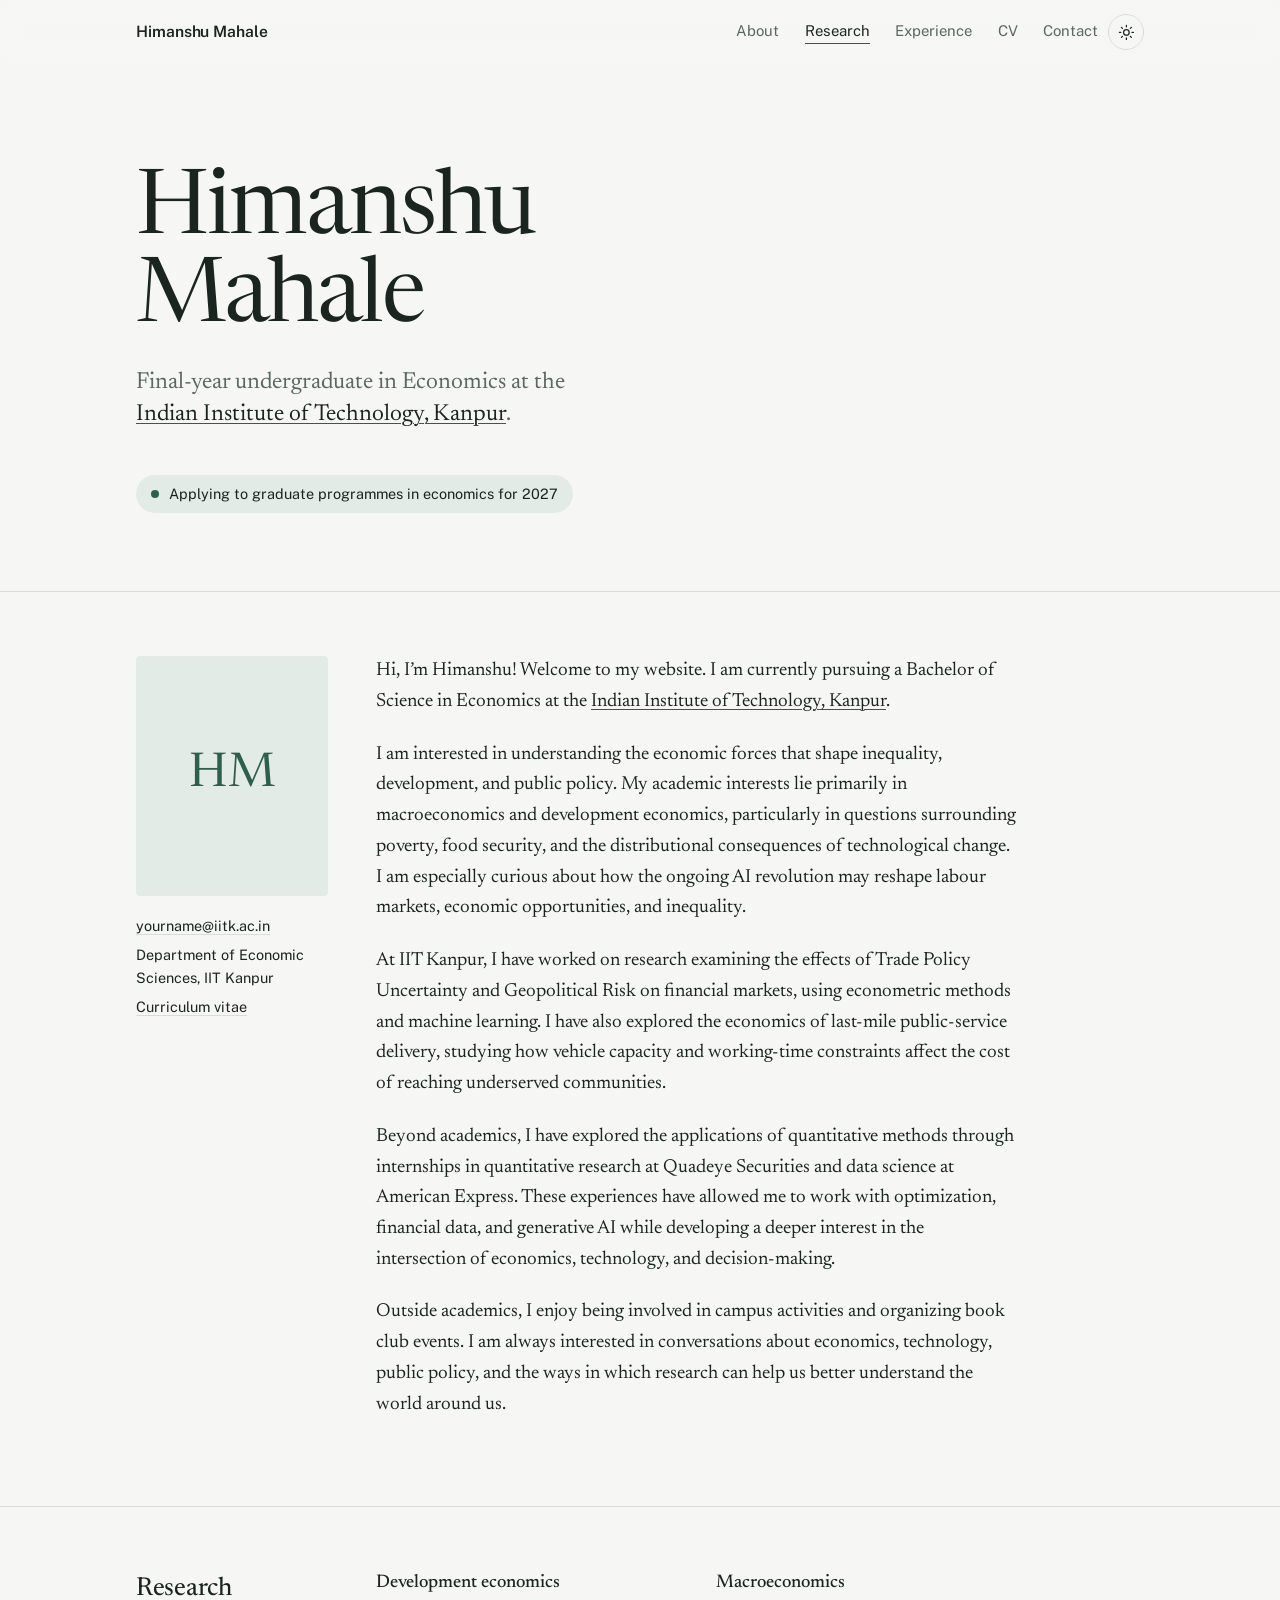
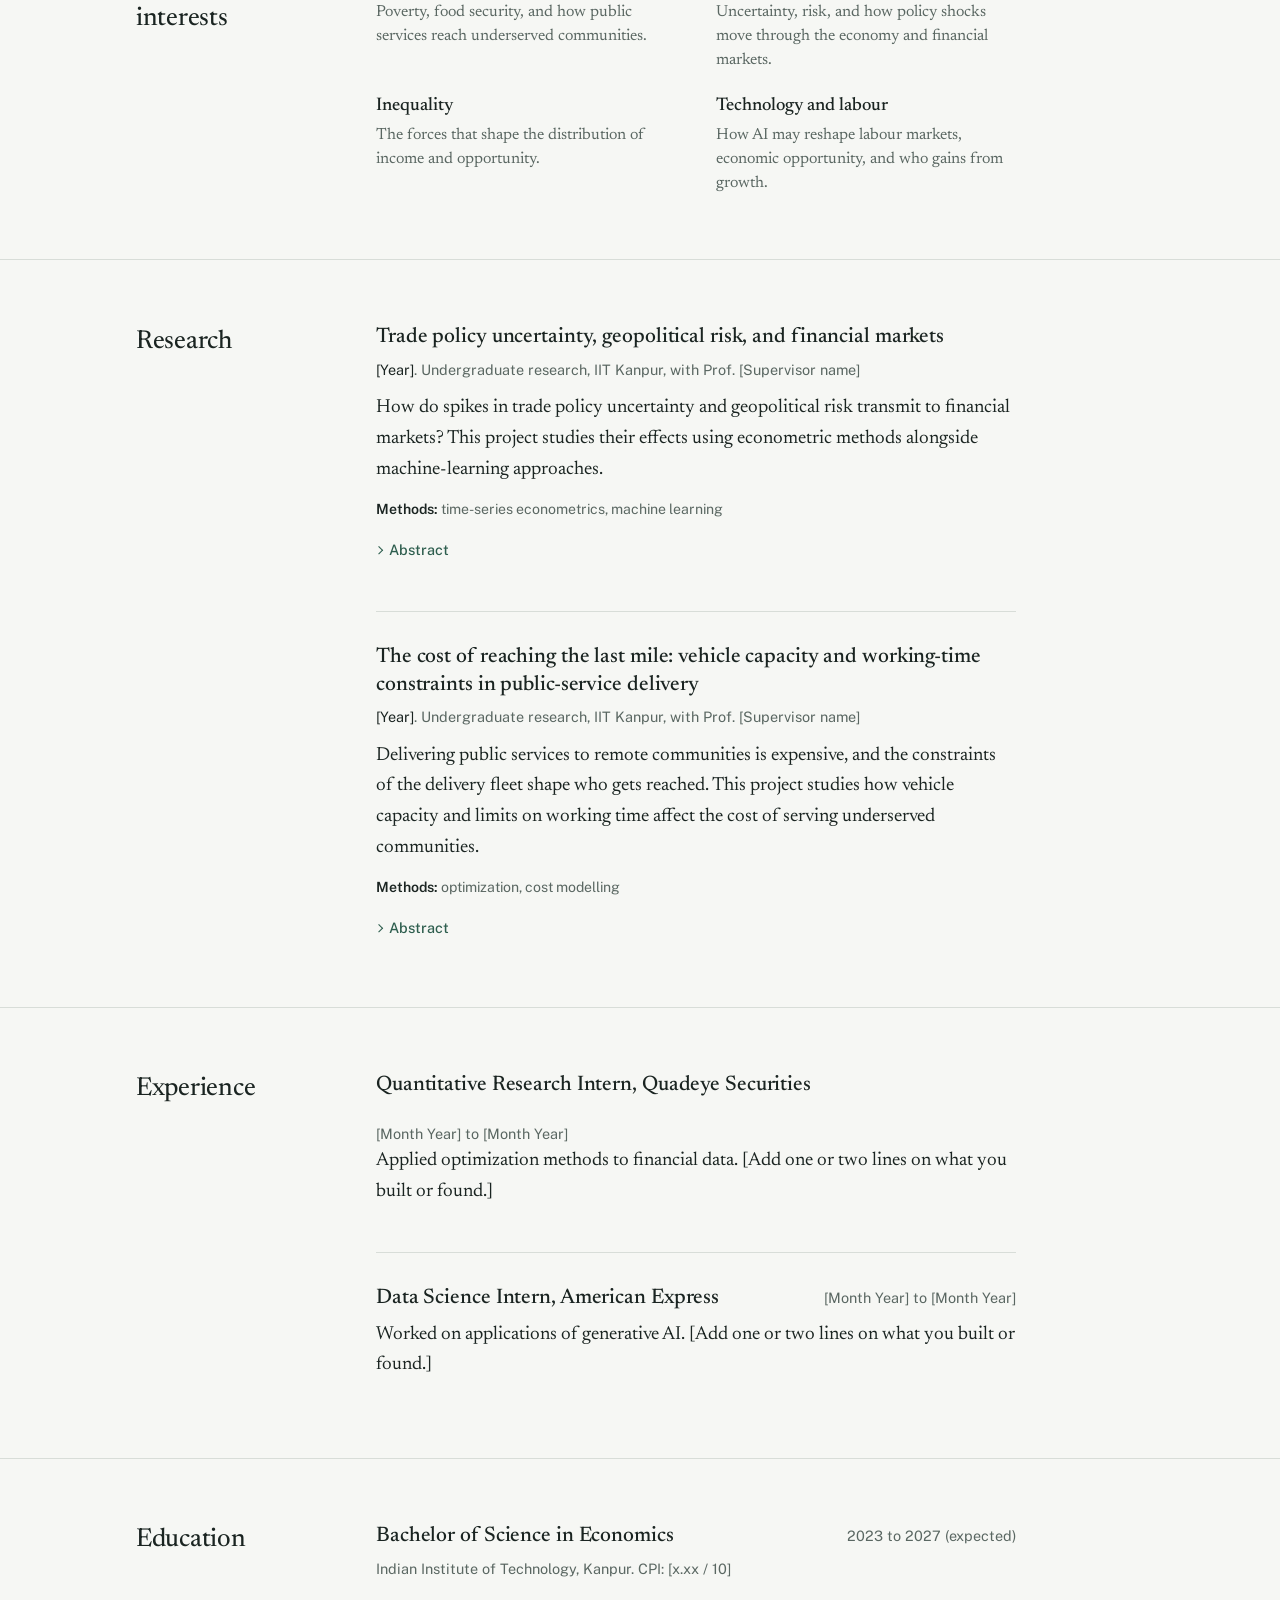
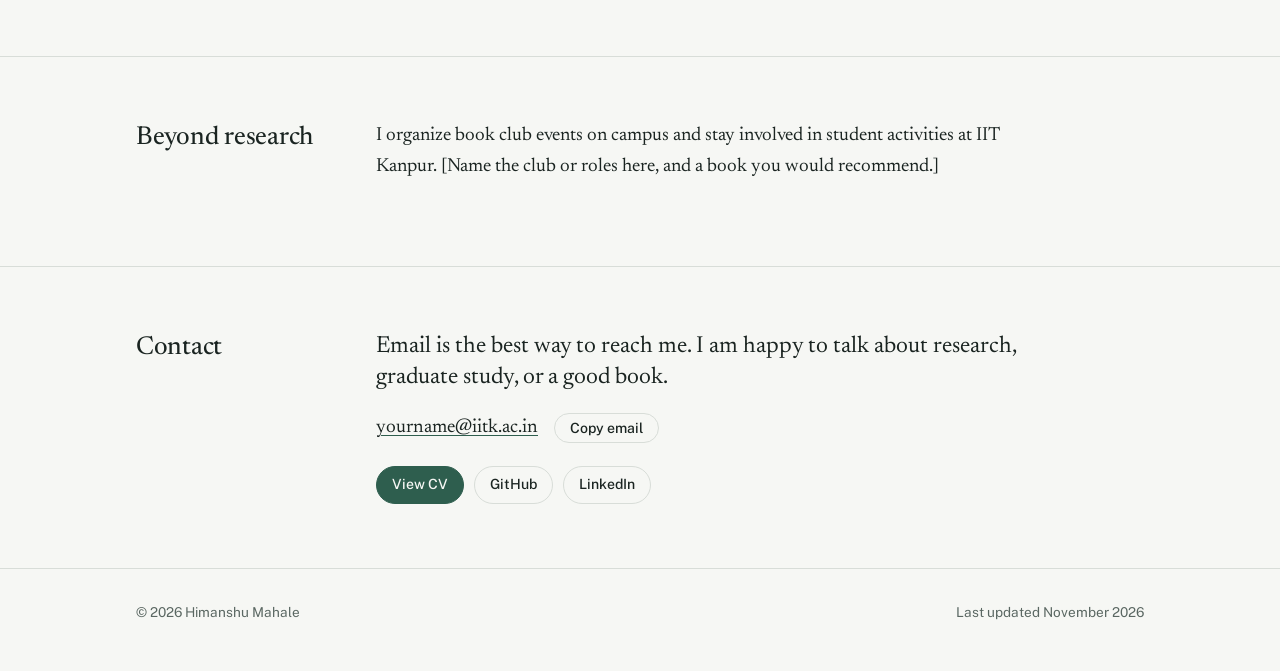
==== index.html @ 25ef7d1c "Add files via upload" ====
<!DOCTYPE html>
<html lang="en">
<head>
  <meta charset="utf-8">
  <meta name="viewport" content="width=device-width, initial-scale=1">
  <title>Himanshu Mahale | Economics, IIT Kanpur</title>
  <meta name="description" content="Himanshu Mahale is a final-year BS Economics student at IIT Kanpur working on macroeconomics and development economics: inequality, poverty, food security and the distributional effects of technological change.">
  <meta name="author" content="Himanshu Mahale">

  <!-- Social previews (update the URL once your site is live) -->
  <meta property="og:type" content="website">
  <meta property="og:title" content="Himanshu Mahale | Economics, IIT Kanpur">
  <meta property="og:description" content="Macroeconomics and development economics: inequality, poverty, food security, and the distributional effects of AI.">
  <meta property="og:url" content="https://YOUR-GITHUB-USERNAME.github.io/">
  <meta property="og:image" content="https://YOUR-GITHUB-USERNAME.github.io/assets/img/prof_pic.jpg">
  <meta name="twitter:card" content="summary">

  <link rel="icon" href="assets/img/favicon.svg" type="image/svg+xml">
  <link rel="preconnect" href="https://fonts.googleapis.com">
  <link rel="preconnect" href="https://fonts.gstatic.com" crossorigin>
  <link href="https://fonts.googleapis.com/css2?family=Newsreader:ital,opsz,wght@0,6..72,300..700;1,6..72,300..700&family=Public+Sans:wght@400;500;600&display=swap" rel="stylesheet">
  <link rel="stylesheet" href="assets/css/style.css">

  <!-- Applies saved / system theme before paint, so there is no flash -->
  <script>
    (function () {
      var t = null;
      try { t = localStorage.getItem("theme"); } catch (e) {}
      if (!t) t = window.matchMedia("(prefers-color-scheme: dark)").matches ? "dark" : "light";
      document.documentElement.setAttribute("data-theme", t);
    })();
  </script>

  <script type="application/ld+json">
  {
    "@context": "https://schema.org",
    "@type": "Person",
    "name": "Himanshu Mahale",
    "jobTitle": "Undergraduate student in Economics",
    "affiliation": { "@type": "CollegeOrUniversity", "name": "Indian Institute of Technology Kanpur", "url": "https://www.iitk.ac.in/" },
    "knowsAbout": ["Macroeconomics", "Development economics", "Inequality", "Food security", "Economics of technological change", "Econometrics"],
    "url": "https://YOUR-GITHUB-USERNAME.github.io/"
  }
  </script>
</head>
<body>
  <a class="skip-link" href="#main">Skip to content</a>

  <nav class="site-nav" aria-label="Main">
    <div class="wrap">
      <a class="brand" href="./">Himanshu Mahale</a>
      <div class="nav-actions">
        <ul class="nav-links" id="nav-links">
          <li><a href="#about">About</a></li>
          <li><a href="#research">Research</a></li>
          <li><a href="#experience">Experience</a></li>
          <li><a href="cv.html">CV</a></li>
          <li><a href="#contact">Contact</a></li>
        </ul>
        <button class="icon-btn theme-toggle" type="button" aria-label="Switch between light and dark mode">
          <svg class="sun" viewBox="0 0 24 24" fill="none" stroke="currentColor" stroke-width="1.8" stroke-linecap="round" aria-hidden="true"><circle cx="12" cy="12" r="4"/><path d="M12 2v2M12 20v2M4.9 4.9l1.4 1.4M17.7 17.7l1.4 1.4M2 12h2M20 12h2M4.9 19.1l1.4-1.4M17.7 6.3l1.4-1.4"/></svg>
          <svg class="moon" viewBox="0 0 24 24" fill="none" stroke="currentColor" stroke-width="1.8" stroke-linecap="round" stroke-linejoin="round" aria-hidden="true"><path d="M20 14.5A8 8 0 0 1 9.5 4a8 8 0 1 0 10.5 10.5z"/></svg>
        </button>
        <button class="icon-btn menu-toggle" type="button" aria-label="Open menu" aria-expanded="false" aria-controls="nav-links">
          <svg viewBox="0 0 24 24" fill="none" stroke="currentColor" stroke-width="1.8" stroke-linecap="round" aria-hidden="true"><path d="M4 7h16M4 12h16M4 17h16"/></svg>
        </button>
      </div>
    </div>
  </nav>

  <main id="main">
    <!-- ================= Hero ================= -->
    <header class="hero">
      <div class="wrap">
        <div>
          <h1><span>Himanshu</span><span>Mahale</span></h1>
          <p class="tagline">Final-year undergraduate in Economics at the <a href="https://www.iitk.ac.in/">Indian Institute of Technology, Kanpur</a>.</p>
          <!-- Edit or delete this line once your applications are done -->
          <p class="status">Applying to graduate programmes in economics for 2027</p>
        </div>

      </div>
    </header>

    <!-- ================= About ================= -->
    <section class="section" id="about" aria-labelledby="about-h">
      <div class="wrap">
        <h2 id="about-h" class="visually-hidden">About</h2>
          <aside class="profile">
            <div class="portrait">
              <span class="initials" aria-hidden="true">HM</span>
              <!-- Put your photo at assets/img/prof_pic.jpg (portrait, roughly 4:5) -->
              <img src="assets/img/prof_pic.jpg" alt="Portrait of Himanshu Mahale" width="480" height="600" onerror="this.remove()">
            </div>
            <ul>
              <li><a href="mailto:yourname@iitk.ac.in">yourname@iitk.ac.in</a></li>
              <li>Department of Economic Sciences, IIT Kanpur</li>
              <li><a href="cv.html">Curriculum vitae</a></li>
            </ul>
          </aside>

          <div class="about-text">
            <p>Hi, I’m Himanshu! Welcome to my website. I am currently pursuing a Bachelor of Science in Economics at the <a href="https://www.iitk.ac.in/">Indian Institute of Technology, Kanpur</a>.</p>
            <p>I am interested in understanding the economic forces that shape inequality, development, and public policy. My academic interests lie primarily in macroeconomics and development economics, particularly in questions surrounding poverty, food security, and the distributional consequences of technological change. I am especially curious about how the ongoing AI revolution may reshape labour markets, economic opportunities, and inequality.</p>
            <p>At IIT Kanpur, I have worked on research examining the effects of Trade Policy Uncertainty and Geopolitical Risk on financial markets, using econometric methods and machine learning. I have also explored the economics of last-mile public-service delivery, studying how vehicle capacity and working-time constraints affect the cost of reaching underserved communities.</p>
            <p>Beyond academics, I have explored the applications of quantitative methods through internships in quantitative research at Quadeye Securities and data science at American Express. These experiences have allowed me to work with optimization, financial data, and generative AI while developing a deeper interest in the intersection of economics, technology, and decision-making.</p>
            <p>Outside academics, I enjoy being involved in campus activities and organizing book club events. I am always interested in conversations about economics, technology, public policy, and the ways in which research can help us better understand the world around us.</p>
          </div>
      </div>
    </section>

    <!-- ================= Interests ================= -->
    <section class="section" id="interests" aria-labelledby="interests-h">
      <div class="wrap">
        <h2 id="interests-h">Research interests</h2>
        <div class="section-body">
          <dl class="interests">
            <div>
              <dt>Development economics</dt>
              <dd>Poverty, food security, and how public services reach underserved communities.</dd>
            </div>
            <div>
              <dt>Macroeconomics</dt>
              <dd>Uncertainty, risk, and how policy shocks move through the economy and financial markets.</dd>
            </div>
            <div>
              <dt>Inequality</dt>
              <dd>The forces that shape the distribution of income and opportunity.</dd>
            </div>
            <div>
              <dt>Technology and labour</dt>
              <dd>How AI may reshape labour markets, economic opportunity, and who gains from growth.</dd>
            </div>
          </dl>
        </div>
      </div>
    </section>

    <!-- ================= Research ================= -->
    <section class="section" id="research" aria-labelledby="research-h">
      <div class="wrap">
        <h2 id="research-h">Research</h2>
        <div class="section-body">

          <!-- To add a project, copy one <article> block and edit it. -->
          <article class="entry">
            <h3>Trade policy uncertainty, geopolitical risk, and financial markets</h3>
            <p class="meta"><span class="when">[Year]</span>. Undergraduate research, IIT Kanpur, with Prof. [Supervisor name]</p>
            <p>How do spikes in trade policy uncertainty and geopolitical risk transmit to financial markets? This project studies their effects using econometric methods alongside machine-learning approaches.</p>
            <p class="methods"><b>Methods:</b> time-series econometrics, machine learning</p>
            <details>
              <summary>Abstract</summary>
              <p>[Write 4 to 6 sentences: the question, the data, the method, and the main finding.]</p>
            </details>
            <div class="links">
              <!-- Uncomment and point these at real files when you have them -->
              <!-- <a class="pill" href="assets/papers/tpu-gpr.pdf">Paper (PDF)</a> -->
              <!-- <a class="pill" href="https://github.com/YOUR-GITHUB-USERNAME/REPO">Code</a> -->
            </div>
          </article>

          <article class="entry">
            <h3>The cost of reaching the last mile: vehicle capacity and working-time constraints in public-service delivery</h3>
            <p class="meta"><span class="when">[Year]</span>. Undergraduate research, IIT Kanpur, with Prof. [Supervisor name]</p>
            <p>Delivering public services to remote communities is expensive, and the constraints of the delivery fleet shape who gets reached. This project studies how vehicle capacity and limits on working time affect the cost of serving underserved communities.</p>
            <p class="methods"><b>Methods:</b> optimization, cost modelling</p>
            <details>
              <summary>Abstract</summary>
              <p>[Write 4 to 6 sentences: the question, the setting, the method, and the main finding.]</p>
            </details>
          </article>

        </div>
      </div>
    </section>

    <!-- ================= Experience ================= -->
    <section class="section" id="experience" aria-labelledby="experience-h">
      <div class="wrap">
        <h2 id="experience-h">Experience</h2>
        <div class="section-body">
          <article class="entry">
            <div class="entry-head">
              <h3>Quantitative Research Intern, Quadeye Securities</h3>
              <span class="when">[Month Year] to [Month Year]</span>
            </div>
            <p>Applied optimization methods to financial data. [Add one or two lines on what you built or found.]</p>
          </article>
          <article class="entry">
            <div class="entry-head">
              <h3>Data Science Intern, American Express</h3>
              <span class="when">[Month Year] to [Month Year]</span>
            </div>
            <p>Worked on applications of generative AI. [Add one or two lines on what you built or found.]</p>
          </article>
        </div>
      </div>
    </section>

    <!-- ================= Education ================= -->
    <section class="section" id="education" aria-labelledby="education-h">
      <div class="wrap">
        <h2 id="education-h">Education</h2>
        <div class="section-body">
          <article class="entry">
            <div class="entry-head">
              <h3>Bachelor of Science in Economics</h3>
              <span class="when">2023 to 2027 (expected)</span>
            </div>
            <p class="meta">Indian Institute of Technology, Kanpur. CPI: [x.xx / 10]</p>
          </article>
        </div>
      </div>
    </section>

    <!-- ================= Beyond ================= -->
    <section class="section" id="beyond" aria-labelledby="beyond-h">
      <div class="wrap">
        <h2 id="beyond-h">Beyond research</h2>
        <div class="section-body">
          <p>I organize book club events on campus and stay involved in student activities at IIT Kanpur. [Name the club or roles here, and a book you would recommend.]</p>
        </div>
      </div>
    </section>

    <!-- ================= Contact ================= -->
    <section class="section" id="contact" aria-labelledby="contact-h">
      <div class="wrap">
        <h2 id="contact-h">Contact</h2>
        <div class="section-body">
          <p class="contact-line">Email is the best way to reach me. I am happy to talk about research, graduate study, or a good book.</p>
          <div class="email-row">
            <a href="mailto:yourname@iitk.ac.in" class="email">yourname@iitk.ac.in</a>
            <button type="button" class="btn copy-email" data-email="yourname@iitk.ac.in">Copy email</button>
          </div>
          <div class="socials">
            <a class="btn primary" href="cv.html">View CV</a>
            <a class="btn" href="https://github.com/YOUR-GITHUB-USERNAME">GitHub</a>
            <a class="btn" href="https://www.linkedin.com/in/YOUR-LINKEDIN">LinkedIn</a>
            <!-- <a class="btn" href="https://scholar.google.com/citations?user=YOUR-ID">Google Scholar</a> -->
          </div>
        </div>
      </div>
    </section>
  </main>

  <footer class="site-footer">
    <div class="wrap">
      <p>© <span class="year">2026</span> Himanshu Mahale</p>
      <p>Last updated November 2026</p>
    </div>
  </footer>

  <script src="assets/js/main.js"></script>
</body>
</html>
---- assets/css/style.css ----
/* ==========================================================================
   Himanshu Mahale — personal academic site
   Plain CSS, no build step. Colours and type live in the variables below.
   ========================================================================== */

:root {
  --paper: #f6f7f4;
  --paper-raised: #ffffff;
  --ink: #1a2421;
  --muted: #5a6762;
  --rule: #d8ddd8;
  --accent: #2e5e4e;
  --accent-soft: #e2ebe6;
  --gap-fill: rgba(46, 94, 78, 0.12);

  --serif: "Newsreader", "Iowan Old Style", "Palatino Linotype", Georgia, serif;
  --sans: "Public Sans", "Segoe UI", system-ui, -apple-system, sans-serif;

  --measure: 40rem;
  --wide: 68rem;
  --gutter: clamp(1.25rem, 4vw, 2.5rem);
  color-scheme: light;
}

:root[data-theme="dark"] {
  --paper: #111715;
  --paper-raised: #182120;
  --ink: #e5ebe7;
  --muted: #9aa8a1;
  --rule: #2b3532;
  --accent: #8cc5ae;
  --accent-soft: #1d2b26;
  --gap-fill: rgba(140, 197, 174, 0.14);
  color-scheme: dark;
}

*, *::before, *::after { box-sizing: border-box; }

html { -webkit-text-size-adjust: 100%; scroll-padding-top: 5rem; }
@media (prefers-reduced-motion: no-preference) { html { scroll-behavior: smooth; } }

body {
  margin: 0;
  background: var(--paper);
  color: var(--ink);
  font-family: var(--serif);
  font-size: 1.1875rem;          /* 19px */
  line-height: 1.62;
  font-optical-sizing: auto;
  text-rendering: optimizeLegibility;
  transition: background-color .2s ease, color .2s ease;
}

img { max-width: 100%; display: block; }

a {
  color: inherit;
  text-decoration: underline;
  text-decoration-color: var(--accent);
  text-decoration-thickness: 1px;
  text-underline-offset: 3px;
}
a:hover { color: var(--accent); text-decoration-thickness: 2px; }

:focus-visible { outline: 2px solid var(--accent); outline-offset: 3px; border-radius: 2px; }

.skip-link {
  position: absolute; left: 1rem; top: -3rem;
  background: var(--ink); color: var(--paper);
  padding: .5rem .9rem; font-family: var(--sans); font-size: .9rem; z-index: 100;
}
.skip-link:focus { top: 1rem; }

.wrap { max-width: var(--wide); margin: 0 auto; padding: 0 var(--gutter); }

/* ---------- Navigation ---------- */
.site-nav {
  position: sticky; top: 0; z-index: 50;
  background: color-mix(in srgb, var(--paper) 88%, transparent);
  backdrop-filter: saturate(1.4) blur(8px);
  -webkit-backdrop-filter: saturate(1.4) blur(8px);
  border-bottom: 1px solid transparent;
  transition: border-color .2s ease;
}
.site-nav.scrolled { border-bottom-color: var(--rule); }
.site-nav .wrap { display: flex; align-items: center; justify-content: space-between; height: 4rem; gap: 1rem; }

.brand {
  font-family: var(--sans); font-weight: 600; font-size: .98rem;
  text-decoration: none; letter-spacing: -.005em;
}
.brand:hover { color: var(--ink); }

.nav-links { display: flex; align-items: center; gap: 1.6rem; list-style: none; margin: 0; padding: 0; }
.nav-links a {
  font-family: var(--sans); font-size: .93rem; color: var(--muted);
  text-decoration: none; padding: .25rem 0;
  border-bottom: 1.5px solid transparent;
}
.nav-links a:hover, .nav-links a[aria-current="page"], .nav-links a.active { color: var(--ink); border-bottom-color: var(--accent); }

.icon-btn {
  display: inline-grid; place-items: center;
  width: 2.25rem; height: 2.25rem; padding: 0;
  background: none; border: 1px solid var(--rule); border-radius: 50%;
  color: var(--ink); cursor: pointer;
}
.icon-btn:hover { border-color: var(--accent); color: var(--accent); }
.icon-btn svg { width: 1.05rem; height: 1.05rem; }
.theme-toggle .moon { display: none; }
:root[data-theme="dark"] .theme-toggle .sun { display: none; }
:root[data-theme="dark"] .theme-toggle .moon { display: block; }

.nav-actions { display: flex; align-items: center; gap: .6rem; }
.menu-toggle { display: none; }

@media (max-width: 760px) {
  .menu-toggle { display: inline-grid; }
  .nav-links {
    position: absolute; top: 4rem; left: 0; right: 0;
    flex-direction: column; align-items: stretch; gap: 0;
    background: var(--paper); border-bottom: 1px solid var(--rule);
    padding: .5rem var(--gutter) 1rem;
    display: none;
  }
  .nav-links.open { display: flex; }
  .nav-links a { display: block; padding: .7rem 0; font-size: 1rem; border-bottom: 1px solid var(--rule); }
  .nav-links li:last-child a { border-bottom: 0; }
}

/* ---------- Hero ---------- */
.hero { padding: clamp(3rem, 9vw, 6.5rem) 0 clamp(2.5rem, 6vw, 4rem); }
.hero .wrap {
  display: grid; gap: clamp(2rem, 5vw, 4rem);
  grid-template-columns: minmax(0, 1fr);
  align-items: end;
}
.hero h1 {
  font-weight: 380;
  font-size: clamp(2.9rem, 7.4vw, 5.6rem);
  line-height: .98;
  letter-spacing: -.022em;
  margin: 0 0 1.4rem;
  font-variation-settings: "opsz" 72;
}
.hero h1 span { display: block; }
.tagline {
  font-size: clamp(1.2rem, 2.2vw, 1.45rem);
  line-height: 1.4; color: var(--muted);
  margin: 0 0 1.8rem; max-width: 30rem;
}
.tagline a { color: var(--ink); }
.status {
  display: inline-flex; align-items: center; gap: .6rem;
  font-family: var(--sans); font-size: .9rem; line-height: 1.4;
  background: var(--accent-soft); color: var(--ink);
  padding: .55rem .95rem; border-radius: 999px;
}
.status::before {
  content: ""; width: .5rem; height: .5rem; border-radius: 50%;
  background: var(--accent); flex: none;
}


/* ---------- Sections: heading in the margin, content in the column ---------- */
.section { padding: clamp(2.5rem, 6vw, 4rem) 0; border-top: 1px solid var(--rule); }
.section .wrap {
  display: grid; gap: 1rem 3rem;
  grid-template-columns: 12rem minmax(0, 1fr);
}
.section h2 {
  font-weight: 450; font-size: 1.6rem; line-height: 1.2;
  letter-spacing: -.01em; margin: .15rem 0 0;
  font-variation-settings: "opsz" 36;
}
.section-body { max-width: var(--measure); }
.section-body > p:first-child { margin-top: 0; }

@media (max-width: 760px) {
  .section .wrap { grid-template-columns: 1fr; }
}

/* About: photo and contact sit in the margin column */
.visually-hidden {
  position: absolute !important; width: 1px; height: 1px; overflow: hidden;
  clip: rect(0 0 0 0); white-space: nowrap; margin: -1px; padding: 0; border: 0;
}
.about-text { max-width: var(--measure); }
.profile { font-family: var(--sans); font-size: .9rem; }
.portrait {
  position: relative; aspect-ratio: 4 / 5; width: 100%; max-width: 12rem;
  background: var(--accent-soft); border-radius: 4px; overflow: hidden;
  display: grid; place-items: center; margin-bottom: 1.1rem;
}
.portrait .initials { font-family: var(--serif); font-size: 3rem; color: var(--accent); }
.portrait img { position: absolute; inset: 0; width: 100%; height: 100%; object-fit: cover; }
.profile ul { list-style: none; margin: 0; padding: 0; }
.profile li { margin: .35rem 0; }
.profile a { text-decoration-color: var(--rule); }
.profile a:hover { text-decoration-color: var(--accent); }
.about-text p { margin: 0 0 1.15em; }
.about-text p:first-child::first-line { font-variant: normal; }

@media (max-width: 760px) {
  .profile { display: grid; grid-template-columns: 7.5rem 1fr; gap: 1.25rem; align-items: start; }
  .portrait { margin: 0; }
}

/* Interests — a definition list, not cards */
.interests { margin: 0; display: grid; gap: 1.4rem 2.5rem; grid-template-columns: repeat(2, minmax(0, 1fr)); }
.interests dt { font-weight: 500; font-size: 1.15rem; line-height: 1.3; margin-bottom: .3rem; }
.interests dd { margin: 0; color: var(--muted); font-size: 1rem; line-height: 1.5; }
@media (max-width: 560px) { .interests { grid-template-columns: 1fr; } }

/* Entries (research, experience, education) */
.entry { padding: 0 0 2rem; margin: 0 0 2rem; border-bottom: 1px solid var(--rule); }
.entry:last-child { border-bottom: 0; margin-bottom: 0; padding-bottom: 0; }
.entry h3 {
  font-weight: 500; font-size: 1.32rem; line-height: 1.3;
  margin: 0 0 .45rem; letter-spacing: -.005em;
}
.entry .meta {
  font-family: var(--sans); font-size: .9rem; line-height: 1.5; color: var(--muted);
  margin: 0 0 .8rem;
}
.entry .meta .when { color: var(--ink); }
.entry p { margin: 0 0 .8rem; }
.entry .methods { font-family: var(--sans); font-size: .88rem; color: var(--muted); }
.entry .methods b { font-weight: 600; color: var(--ink); }

.entry-head { display: flex; justify-content: space-between; align-items: baseline; gap: 1rem; flex-wrap: wrap; }
.entry-head .when { font-family: var(--sans); font-size: .9rem; color: var(--muted); white-space: nowrap; }

.entry ul { margin: .3rem 0 .8rem; padding-left: 1.1rem; }
.entry li { margin: .25rem 0; }

details { margin: .6rem 0 0; }
summary {
  font-family: var(--sans); font-size: .9rem; font-weight: 500; color: var(--accent);
  cursor: pointer; list-style: none; display: inline-flex; align-items: center; gap: .4rem;
}
summary::-webkit-details-marker { display: none; }
summary::before {
  content: ""; width: .4rem; height: .4rem;
  border-right: 1.5px solid currentColor; border-bottom: 1.5px solid currentColor;
  transform: rotate(-45deg); transition: transform .15s ease;
}
details[open] summary::before { transform: rotate(45deg); }
details > p { margin: .75rem 0 0; padding-left: 1rem; border-left: 2px solid var(--accent-soft); font-size: 1.05rem; }

.links { display: flex; flex-wrap: wrap; gap: .5rem; margin-top: .9rem; }
.pill {
  font-family: var(--sans); font-size: .82rem; font-weight: 500;
  text-decoration: none; color: var(--ink);
  border: 1px solid var(--rule); border-radius: 999px; padding: .3rem .8rem;
}
.pill:hover { border-color: var(--accent); color: var(--accent); }

/* Contact */
.contact-line { font-size: 1.45rem; line-height: 1.35; margin: 0 0 1.2rem; }
.email-row { display: flex; flex-wrap: wrap; align-items: center; gap: .75rem 1rem; margin-bottom: 1.4rem; }
.email-row a { font-size: 1.2rem; }
.btn {
  font-family: var(--sans); font-size: .88rem; font-weight: 500;
  background: none; color: var(--ink); cursor: pointer;
  border: 1px solid var(--rule); border-radius: 999px; padding: .4rem .95rem;
  text-decoration: none; display: inline-flex; align-items: center; gap: .45rem;
}
.btn:hover { border-color: var(--accent); color: var(--accent); }
.btn.primary { background: var(--accent); border-color: var(--accent); color: var(--paper); }
.btn.primary:hover { filter: brightness(1.08); color: var(--paper); }
.btn svg { width: 1rem; height: 1rem; }
.socials { display: flex; flex-wrap: wrap; gap: .6rem; }

/* Footer */
.site-footer { border-top: 1px solid var(--rule); padding: 2rem 0 3rem; }
.site-footer .wrap { display: flex; justify-content: space-between; flex-wrap: wrap; gap: .5rem 2rem; font-family: var(--sans); font-size: .85rem; color: var(--muted); }
.site-footer p { margin: 0; }

/* ---------- CV page ---------- */
.cv-header { padding: clamp(2.5rem, 7vw, 4.5rem) 0 2rem; }
.cv-header .wrap { display: flex; justify-content: space-between; align-items: end; flex-wrap: wrap; gap: 1.5rem; }
.cv-header h1 { font-weight: 400; font-size: clamp(2.4rem, 5vw, 3.6rem); line-height: 1; letter-spacing: -.02em; margin: 0 0 .7rem; }
.cv-header .contact { font-family: var(--sans); font-size: .92rem; color: var(--muted); margin: 0; line-height: 1.7; }
.cv-actions { display: flex; gap: .6rem; flex-wrap: wrap; }
.skills { margin: 0; display: grid; grid-template-columns: 9rem 1fr; gap: .5rem 1.5rem; }
.skills dt { font-family: var(--sans); font-size: .9rem; font-weight: 600; padding-top: .15rem; }
.skills dd { margin: 0; }
@media (max-width: 560px) { .skills { grid-template-columns: 1fr; gap: 0; } .skills dd { margin-bottom: .8rem; } }

.todo { background: var(--accent-soft); border-radius: 3px; padding: 0 .25em; }

/* ---------- 404 ---------- */
.notfound { min-height: 70vh; display: grid; place-items: center; text-align: left; }
.notfound h1 { font-weight: 400; font-size: clamp(2.4rem, 6vw, 4rem); margin: 0 0 .5rem; }

/* ---------- Print: the CV page prints as a clean document ---------- */
@media print {
  :root, :root[data-theme="dark"] {
    --paper: #fff; --ink: #000; --muted: #444; --rule: #ccc; --accent: #1f4a3c; --accent-soft: #fff;
  }
  body { font-size: 10.5pt; line-height: 1.45; }
  .site-nav, .site-footer, .cv-actions, .skip-link, .no-print { display: none !important; }
  .section { padding: 10pt 0; break-inside: avoid-page; }
  .section .wrap { grid-template-columns: 8rem 1fr; gap: 0 1.5rem; }
  .section h2 { font-size: 13pt; }
  .entry { padding-bottom: 8pt; margin-bottom: 8pt; break-inside: avoid; }
  .entry h3 { font-size: 11.5pt; }
  .cv-header { padding: 0 0 10pt; }
  .cv-header h1 { font-size: 24pt; }
  a { text-decoration: none; }
  .wrap { max-width: none; padding: 0; }
  @page { margin: 16mm 16mm; }
}
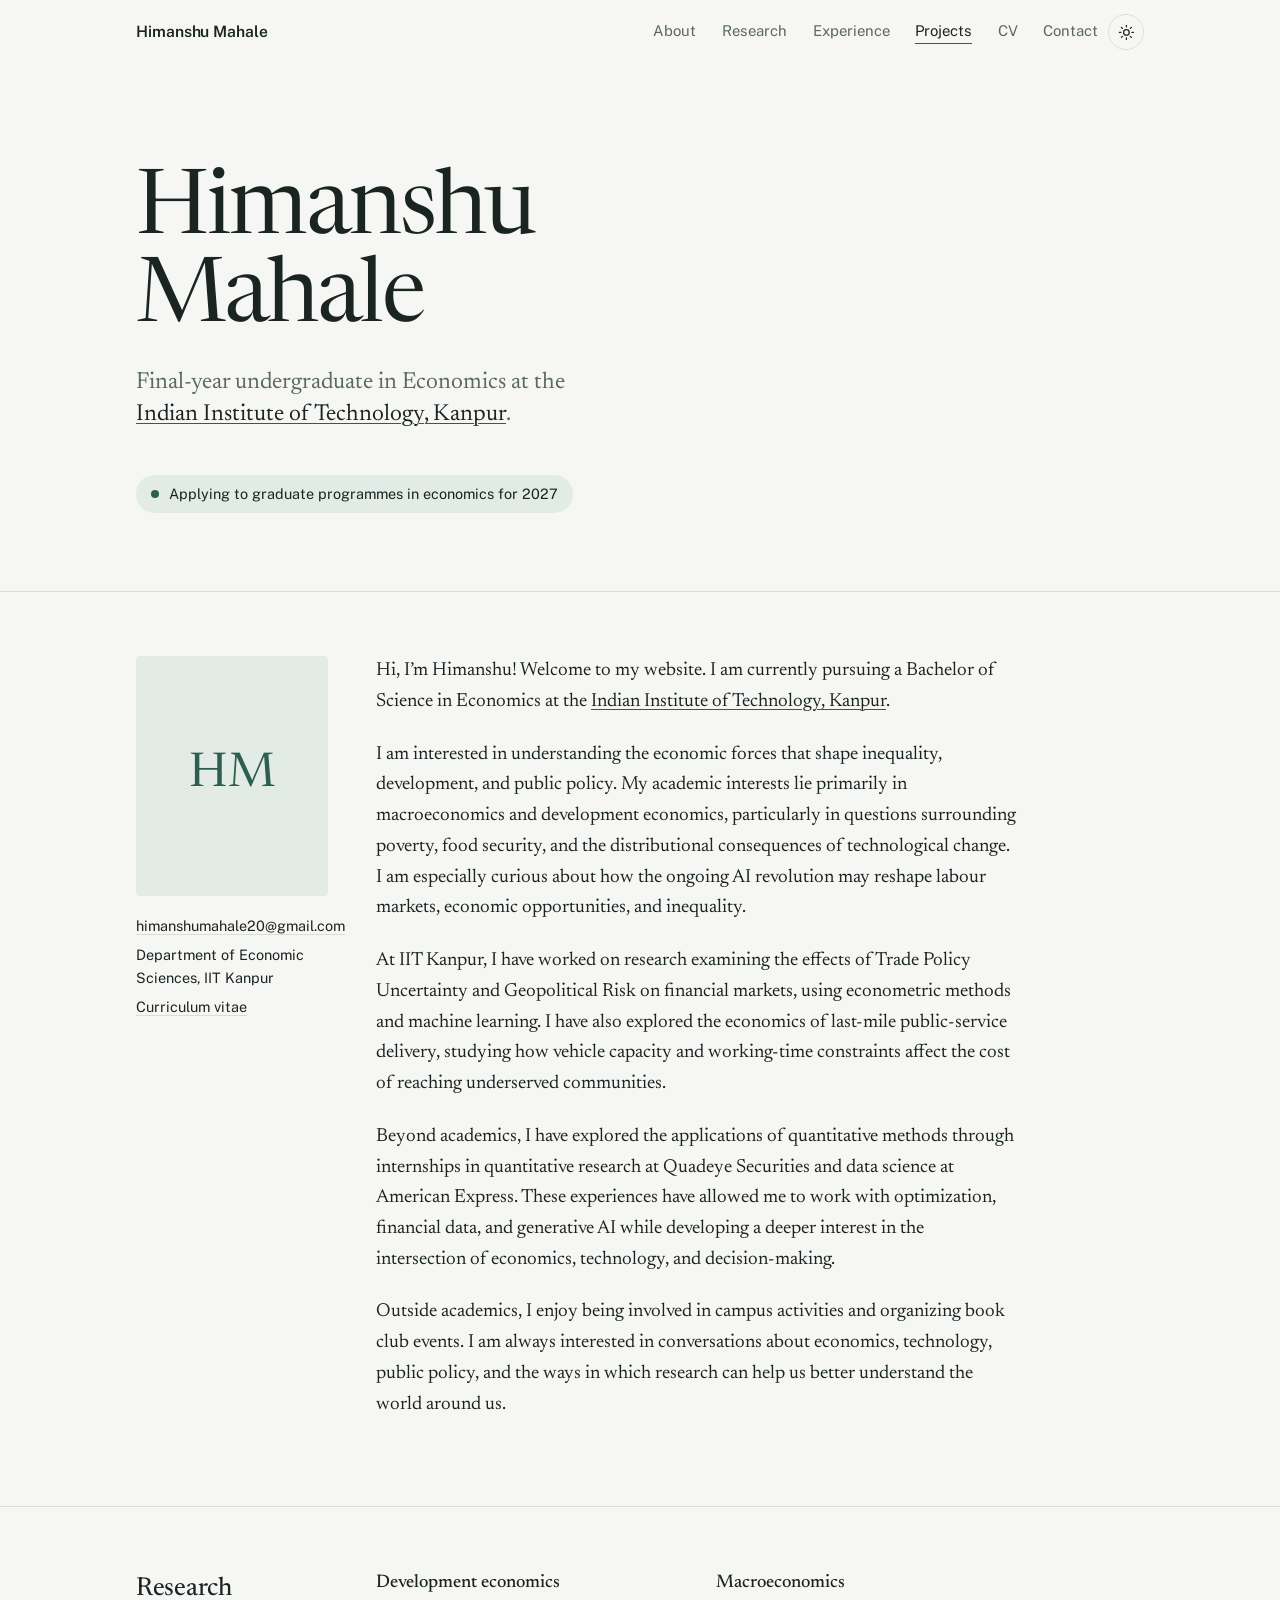
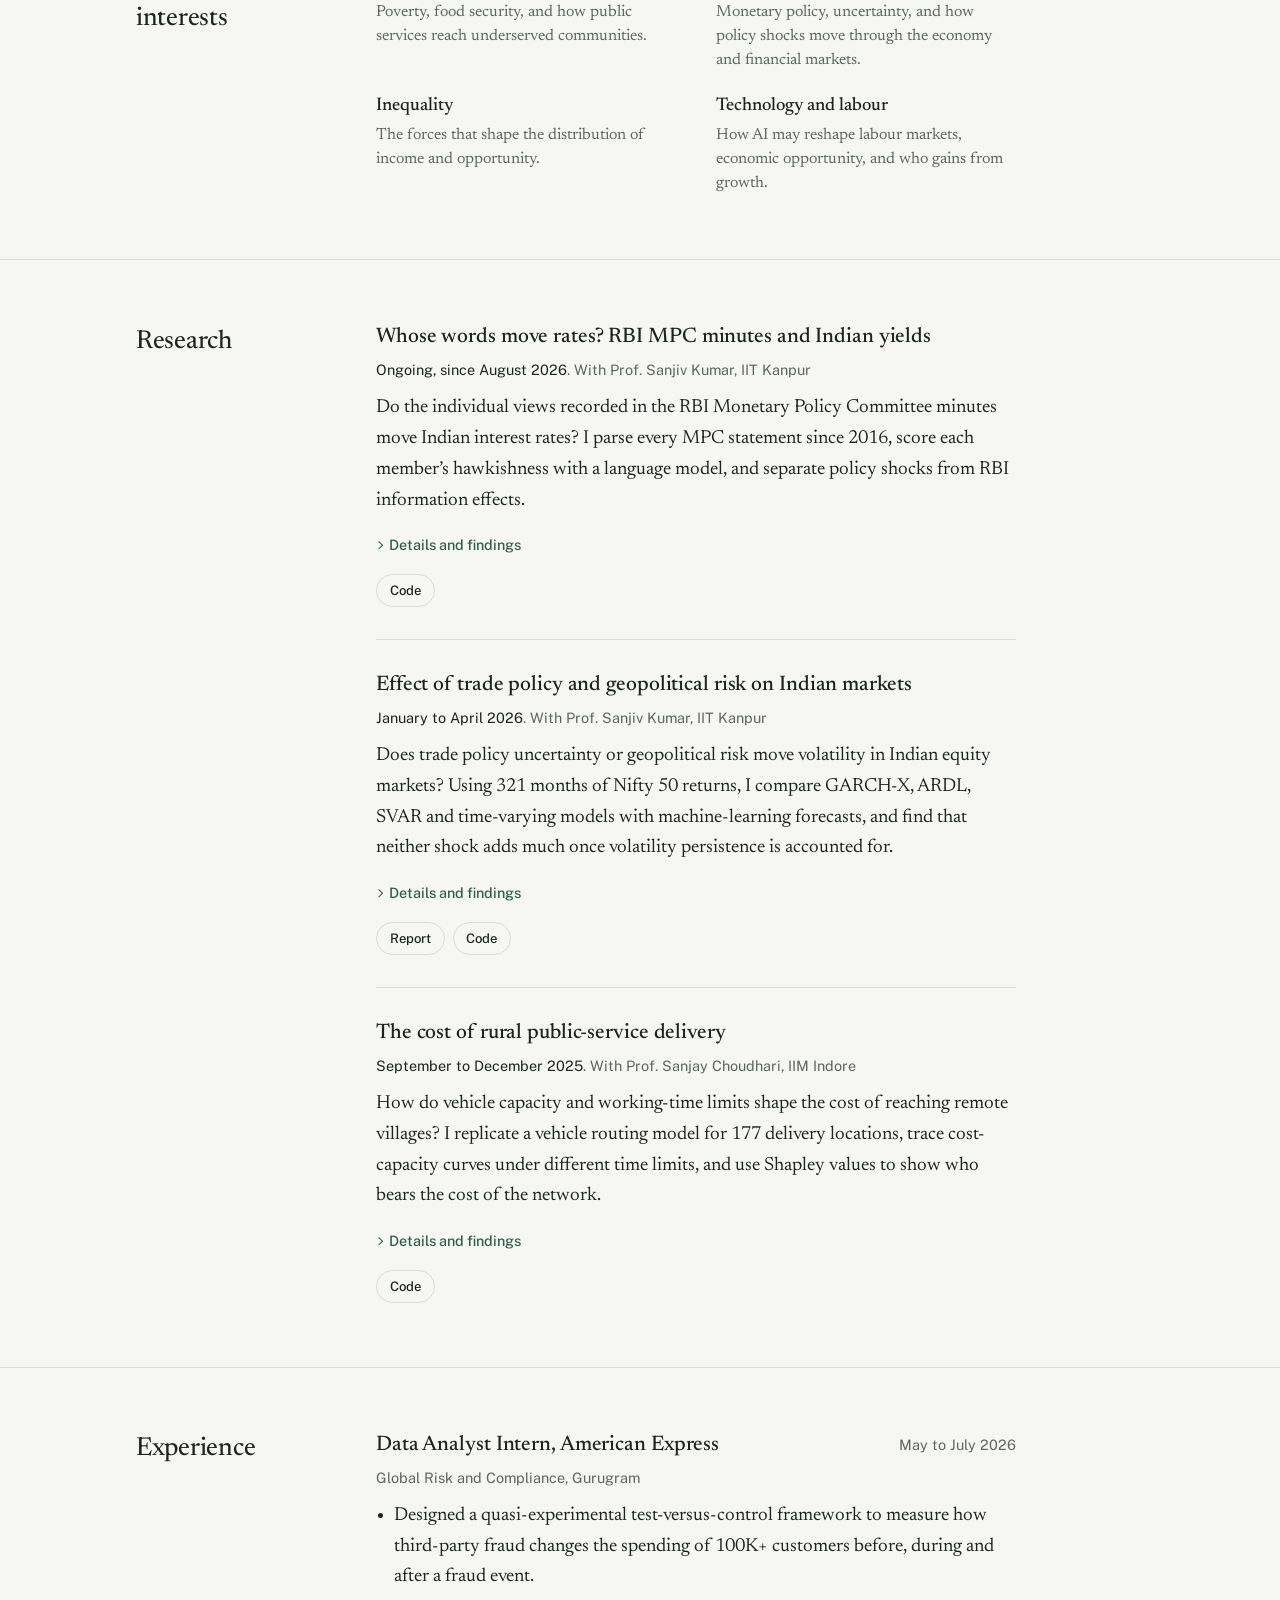
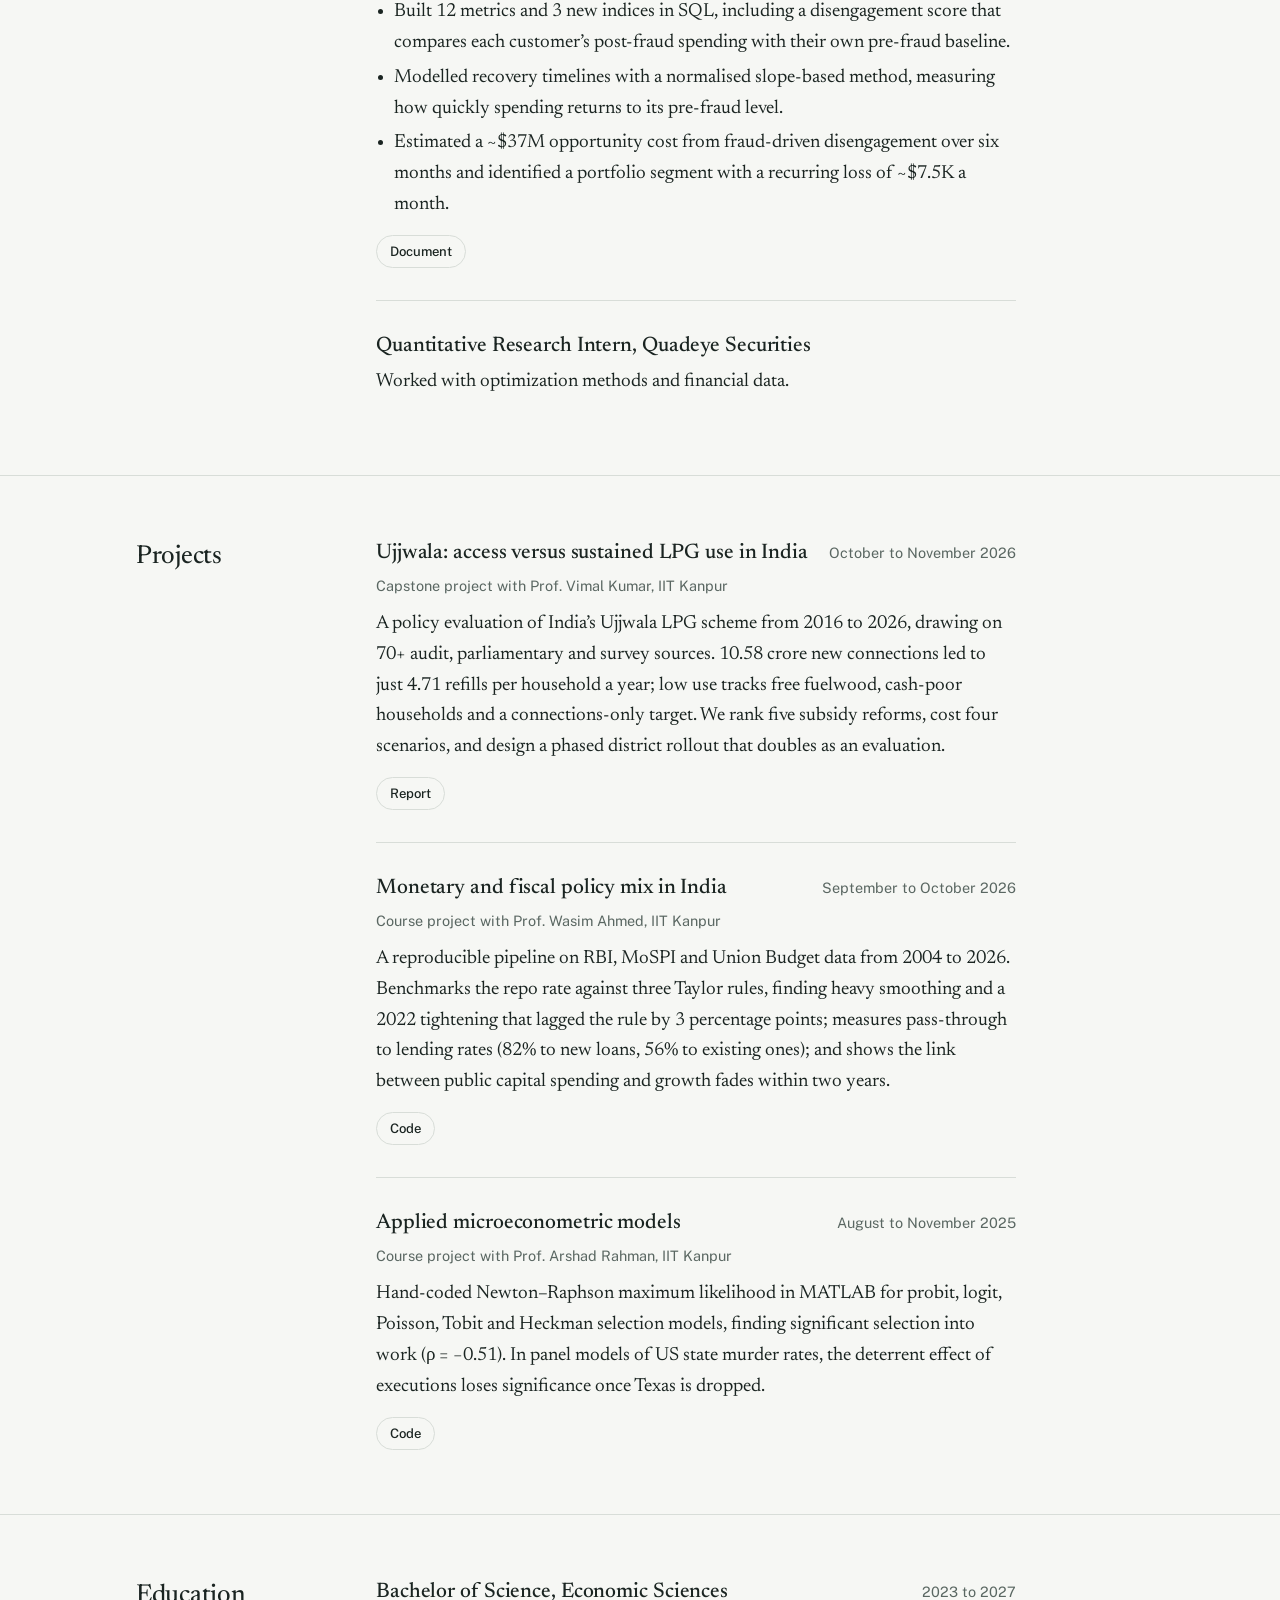
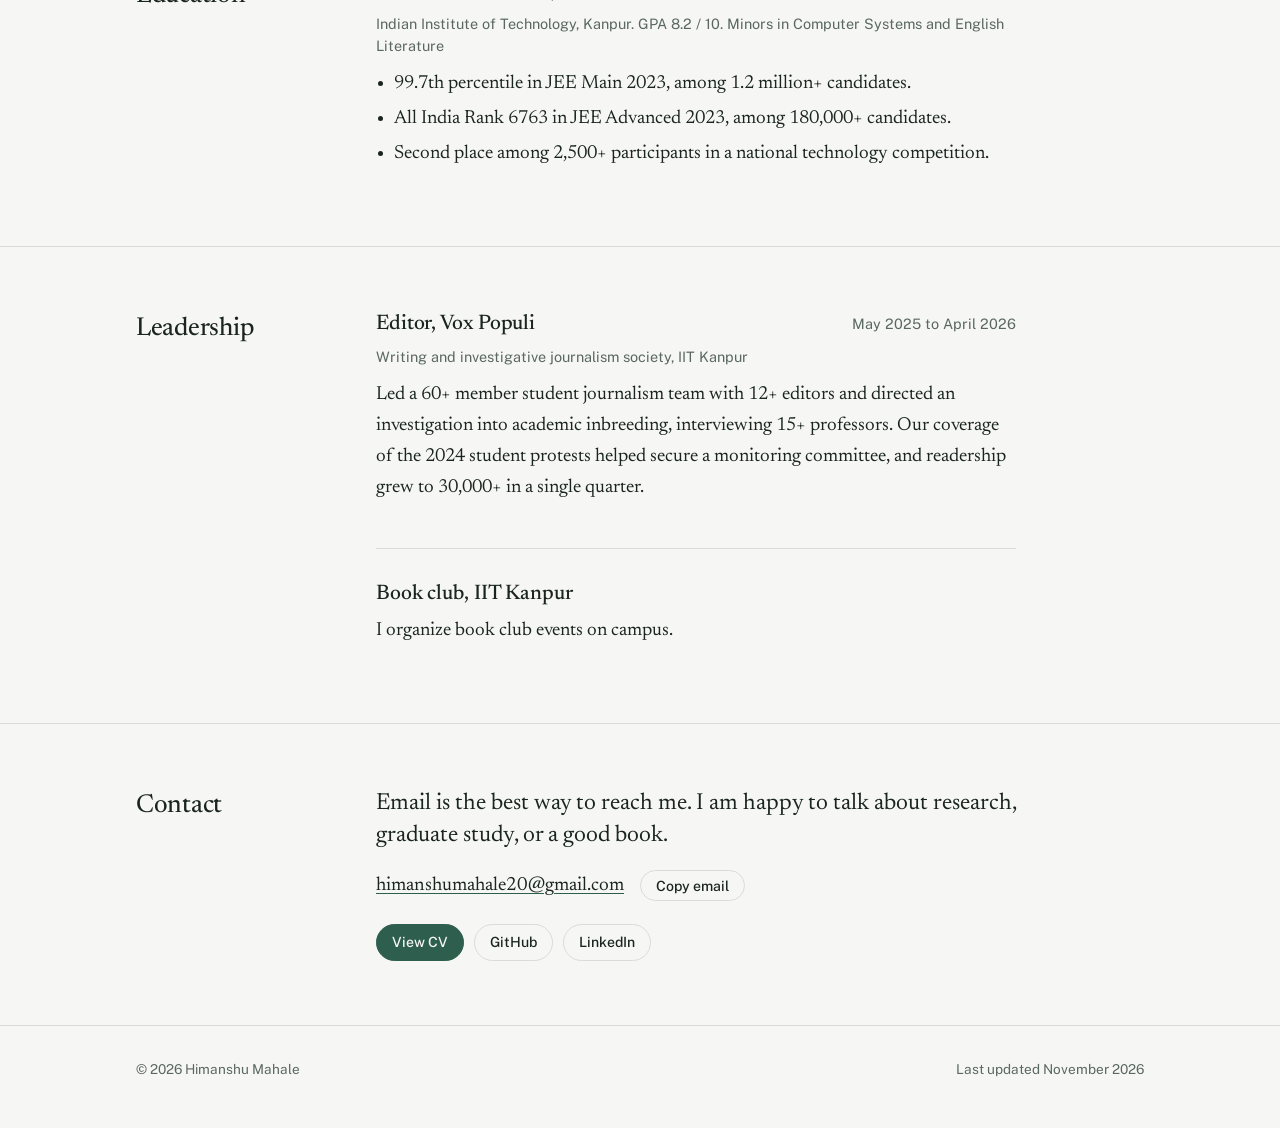
==== commit 8ba87473: "Add files via upload" ====
--- a/index.html
+++ b/index.html
@@ -7,12 +7,11 @@
   <meta name="description" content="Himanshu Mahale is a final-year BS Economics student at IIT Kanpur working on macroeconomics and development economics: inequality, poverty, food security and the distributional effects of technological change.">
   <meta name="author" content="Himanshu Mahale">
 
-  <!-- Social previews (update the URL once your site is live) -->
+  <!-- Social previews -->
   <meta property="og:type" content="website">
   <meta property="og:title" content="Himanshu Mahale | Economics, IIT Kanpur">
   <meta property="og:description" content="Macroeconomics and development economics: inequality, poverty, food security, and the distributional effects of AI.">
-  <meta property="og:url" content="https://YOUR-GITHUB-USERNAME.github.io/">
-  <meta property="og:image" content="https://YOUR-GITHUB-USERNAME.github.io/assets/img/prof_pic.jpg">
+  <meta property="og:url" content="https://himdev20.github.io/">
   <meta name="twitter:card" content="summary">
 
   <link rel="icon" href="assets/img/favicon.svg" type="image/svg+xml">
@@ -39,7 +38,9 @@
     "jobTitle": "Undergraduate student in Economics",
     "affiliation": { "@type": "CollegeOrUniversity", "name": "Indian Institute of Technology Kanpur", "url": "https://www.iitk.ac.in/" },
     "knowsAbout": ["Macroeconomics", "Development economics", "Inequality", "Food security", "Economics of technological change", "Econometrics"],
-    "url": "https://YOUR-GITHUB-USERNAME.github.io/"
+    "url": "https://himdev20.github.io/",
+    "email": "mailto:himanshumahale20@gmail.com",
+    "sameAs": ["https://github.com/himdev20", "https://www.linkedin.com/in/himanshu-mahale-3b9529285/"]
   }
   </script>
 </head>
@@ -54,6 +55,7 @@
           <li><a href="#about">About</a></li>
           <li><a href="#research">Research</a></li>
           <li><a href="#experience">Experience</a></li>
+          <li><a href="#projects">Projects</a></li>
           <li><a href="cv.html">CV</a></li>
           <li><a href="#contact">Contact</a></li>
         </ul>
@@ -78,7 +80,6 @@
           <!-- Edit or delete this line once your applications are done -->
           <p class="status">Applying to graduate programmes in economics for 2027</p>
         </div>
-
       </div>
     </header>
 
@@ -86,26 +87,26 @@
     <section class="section" id="about" aria-labelledby="about-h">
       <div class="wrap">
         <h2 id="about-h" class="visually-hidden">About</h2>
-          <aside class="profile">
-            <div class="portrait">
-              <span class="initials" aria-hidden="true">HM</span>
-              <!-- Put your photo at assets/img/prof_pic.jpg (portrait, roughly 4:5) -->
-              <img src="assets/img/prof_pic.jpg" alt="Portrait of Himanshu Mahale" width="480" height="600" onerror="this.remove()">
-            </div>
-            <ul>
-              <li><a href="mailto:yourname@iitk.ac.in">yourname@iitk.ac.in</a></li>
-              <li>Department of Economic Sciences, IIT Kanpur</li>
-              <li><a href="cv.html">Curriculum vitae</a></li>
-            </ul>
-          </aside>
-
-          <div class="about-text">
-            <p>Hi, I’m Himanshu! Welcome to my website. I am currently pursuing a Bachelor of Science in Economics at the <a href="https://www.iitk.ac.in/">Indian Institute of Technology, Kanpur</a>.</p>
-            <p>I am interested in understanding the economic forces that shape inequality, development, and public policy. My academic interests lie primarily in macroeconomics and development economics, particularly in questions surrounding poverty, food security, and the distributional consequences of technological change. I am especially curious about how the ongoing AI revolution may reshape labour markets, economic opportunities, and inequality.</p>
-            <p>At IIT Kanpur, I have worked on research examining the effects of Trade Policy Uncertainty and Geopolitical Risk on financial markets, using econometric methods and machine learning. I have also explored the economics of last-mile public-service delivery, studying how vehicle capacity and working-time constraints affect the cost of reaching underserved communities.</p>
-            <p>Beyond academics, I have explored the applications of quantitative methods through internships in quantitative research at Quadeye Securities and data science at American Express. These experiences have allowed me to work with optimization, financial data, and generative AI while developing a deeper interest in the intersection of economics, technology, and decision-making.</p>
-            <p>Outside academics, I enjoy being involved in campus activities and organizing book club events. I am always interested in conversations about economics, technology, public policy, and the ways in which research can help us better understand the world around us.</p>
+        <aside class="profile">
+          <div class="portrait">
+            <span class="initials" aria-hidden="true">HM</span>
+            <!-- Optional: add a photo at assets/img/prof_pic.jpg (portrait, roughly 4:5) -->
+            <img src="assets/img/prof_pic.jpg" alt="Portrait of Himanshu Mahale" width="480" height="600" onerror="this.remove()">
           </div>
+          <ul>
+            <li><a href="mailto:himanshumahale20@gmail.com">himanshumahale20@gmail.com</a></li>
+            <li>Department of Economic Sciences, IIT Kanpur</li>
+            <li><a href="cv.html">Curriculum vitae</a></li>
+          </ul>
+        </aside>
+
+        <div class="about-text">
+          <p>Hi, I’m Himanshu! Welcome to my website. I am currently pursuing a Bachelor of Science in Economics at the <a href="https://www.iitk.ac.in/">Indian Institute of Technology, Kanpur</a>.</p>
+          <p>I am interested in understanding the economic forces that shape inequality, development, and public policy. My academic interests lie primarily in macroeconomics and development economics, particularly in questions surrounding poverty, food security, and the distributional consequences of technological change. I am especially curious about how the ongoing AI revolution may reshape labour markets, economic opportunities, and inequality.</p>
+          <p>At IIT Kanpur, I have worked on research examining the effects of Trade Policy Uncertainty and Geopolitical Risk on financial markets, using econometric methods and machine learning. I have also explored the economics of last-mile public-service delivery, studying how vehicle capacity and working-time constraints affect the cost of reaching underserved communities.</p>
+          <p>Beyond academics, I have explored the applications of quantitative methods through internships in quantitative research at Quadeye Securities and data science at American Express. These experiences have allowed me to work with optimization, financial data, and generative AI while developing a deeper interest in the intersection of economics, technology, and decision-making.</p>
+          <p>Outside academics, I enjoy being involved in campus activities and organizing book club events. I am always interested in conversations about economics, technology, public policy, and the ways in which research can help us better understand the world around us.</p>
+        </div>
       </div>
     </section>
 
@@ -121,7 +122,7 @@
             </div>
             <div>
               <dt>Macroeconomics</dt>
-              <dd>Uncertainty, risk, and how policy shocks move through the economy and financial markets.</dd>
+              <dd>Monetary policy, uncertainty, and how policy shocks move through the economy and financial markets.</dd>
             </div>
             <div>
               <dt>Inequality</dt>
@@ -142,32 +143,59 @@
         <h2 id="research-h">Research</h2>
         <div class="section-body">
 
-          <!-- To add a project, copy one <article> block and edit it. -->
-          <article class="entry">
-            <h3>Trade policy uncertainty, geopolitical risk, and financial markets</h3>
-            <p class="meta"><span class="when">[Year]</span>. Undergraduate research, IIT Kanpur, with Prof. [Supervisor name]</p>
-            <p>How do spikes in trade policy uncertainty and geopolitical risk transmit to financial markets? This project studies their effects using econometric methods alongside machine-learning approaches.</p>
-            <p class="methods"><b>Methods:</b> time-series econometrics, machine learning</p>
+          <article class="entry">
+            <h3>Whose words move rates? RBI MPC minutes and Indian yields</h3>
+            <p class="meta"><span class="when">Ongoing, since August 2026</span>. With Prof. Sanjiv Kumar, IIT Kanpur</p>
+            <p>Do the individual views recorded in the RBI Monetary Policy Committee minutes move Indian interest rates? I parse every MPC statement since 2016, score each member’s hawkishness with a language model, and separate policy shocks from RBI information effects.</p>
             <details>
-              <summary>Abstract</summary>
-              <p>[Write 4 to 6 sentences: the question, the data, the method, and the main finding.]</p>
+              <summary>Details and findings</summary>
+              <ul>
+                <li>Scraped all 62 RBI MPC minutes from 2016 to 2026 and parsed them into 372 member statements with votes, in a tested Python pipeline that rebuilds every result from raw RBI, FBIL and FRED data.</li>
+                <li>Scored each statement’s hawkishness with a name-masked LLM that matches the member’s actual vote in all 372 cases and flags the 40 formal dissenters with an AUC of 0.98, benchmarked against dictionary and VADER scores.</li>
+                <li>Separated policy shocks from information effects using Gürkaynak–Sack–Swanson factors and Jarociński–Karadi sign restrictions on OIS and T-bill yields; 42% of decisions carry an information effect.</li>
+                <li>A 1-point hawkish gap between members and the Governor lifts the 1-year OIS rate by 2.3 bp on minutes day (p = 0.015), driven by internal RBI members, with null placebos but a weaker effect outside 2020–21.</li>
+              </ul>
             </details>
             <div class="links">
-              <!-- Uncomment and point these at real files when you have them -->
-              <!-- <a class="pill" href="assets/papers/tpu-gpr.pdf">Paper (PDF)</a> -->
-              <!-- <a class="pill" href="https://github.com/YOUR-GITHUB-USERNAME/REPO">Code</a> -->
-            </div>
-          </article>
-
-          <article class="entry">
-            <h3>The cost of reaching the last mile: vehicle capacity and working-time constraints in public-service delivery</h3>
-            <p class="meta"><span class="when">[Year]</span>. Undergraduate research, IIT Kanpur, with Prof. [Supervisor name]</p>
-            <p>Delivering public services to remote communities is expensive, and the constraints of the delivery fleet shape who gets reached. This project studies how vehicle capacity and limits on working time affect the cost of serving underserved communities.</p>
-            <p class="methods"><b>Methods:</b> optimization, cost modelling</p>
+              <a class="pill" href="https://github.com/himdev20/RBI_Bond_yields">Code</a>
+            </div>
+          </article>
+
+          <article class="entry">
+            <h3>Effect of trade policy and geopolitical risk on Indian markets</h3>
+            <p class="meta"><span class="when">January to April 2026</span>. With Prof. Sanjiv Kumar, IIT Kanpur</p>
+            <p>Does trade policy uncertainty or geopolitical risk move volatility in Indian equity markets? Using 321 months of Nifty 50 returns, I compare GARCH-X, ARDL, SVAR and time-varying models with machine-learning forecasts, and find that neither shock adds much once volatility persistence is accounted for.</p>
             <details>
-              <summary>Abstract</summary>
-              <p>[Write 4 to 6 sentences: the question, the setting, the method, and the main finding.]</p>
+              <summary>Details and findings</summary>
+              <ul>
+                <li>Assembled a 321-month panel of Nifty 50 returns, news-based uncertainty indices and CEIC macro series, splicing three IIP base years into an HP-filtered output gap and validating outliers against RBI data.</li>
+                <li>Derived and coded a GARCH-X(1,1) likelihood in Python with Hessian-based standard errors and multi-start checks: persistence of 0.94 and no joint gain from TPU and GPR in a likelihood-ratio test (p = 0.48).</li>
+                <li>ARDL bounds tests, a Cholesky SVAR and a Kalman-filter TVP model find a long-run link via US monetary uncertainty (F = 6.75) but no significant TPU effect in any month.</li>
+                <li>LASSO, Ridge, Random Forest and XGBoost lose out of sample to a simple AR(1) (R² 0.79 vs 0.77 and 0.38); Diebold–Mariano tests and SHAP show ML adds no signal beyond persistence.</li>
+              </ul>
             </details>
+            <div class="links">
+              <a class="pill" href="https://drive.google.com/file/d/14e_izURhBgO7-Db5g3fHBwb_akwyqgck/view?usp=sharing">Report</a>
+              <a class="pill" href="https://github.com/himdev20/TPU_GPR_Market_volatility">Code</a>
+            </div>
+          </article>
+
+          <article class="entry">
+            <h3>The cost of rural public-service delivery</h3>
+            <p class="meta"><span class="when">September to December 2025</span>. With Prof. Sanjay Choudhari, IIM Indore</p>
+            <p>How do vehicle capacity and working-time limits shape the cost of reaching remote villages? I replicate a vehicle routing model for 177 delivery locations, trace cost-capacity curves under different time limits, and use Shapley values to show who bears the cost of the network.</p>
+            <details>
+              <summary>Details and findings</summary>
+              <ul>
+                <li>Replicated a published vehicle routing model in Python for 177 delivery locations; algorithmic optimisation beats judgment-based routing by 15.2%, saving about Rs 1 lakh a year in delivery costs.</li>
+                <li>Cost-capacity curves under 8, 10 and 12-hour limits show that a Rs 20,000 truck retrofit pays back in 6.7 months with no time limit but saves nothing under a strict 10-hour rule.</li>
+                <li>Exact Shapley cost shares for all 177 villages show that the most remote 20% bear 33% of total delivery cost, with a 0.72 rank correlation between each village’s cost and its distance.</li>
+                <li>Results hold under rate, fuel, seasonal and demand shocks and a noisy distance matrix; retrofit payback stays between 4.8 and 9.1 months.</li>
+              </ul>
+            </details>
+            <div class="links">
+              <a class="pill" href="https://github.com/himdev20/IIM_rural_public_service_delivery">Code</a>
+            </div>
           </article>
 
         </div>
@@ -181,17 +209,67 @@
         <div class="section-body">
           <article class="entry">
             <div class="entry-head">
+              <h3>Data Analyst Intern, American Express</h3>
+              <span class="when">May to July 2026</span>
+            </div>
+            <p class="meta">Global Risk and Compliance, Gurugram</p>
+            <ul>
+              <li>Designed a quasi-experimental test-versus-control framework to measure how third-party fraud changes the spending of 100K+ customers before, during and after a fraud event.</li>
+              <li>Built 12 metrics and 3 new indices in SQL, including a disengagement score that compares each customer’s post-fraud spending with their own pre-fraud baseline.</li>
+              <li>Modelled recovery timelines with a normalised slope-based method, measuring how quickly spending returns to its pre-fraud level.</li>
+              <li>Estimated a ~$37M opportunity cost from fraud-driven disengagement over six months and identified a portfolio segment with a recurring loss of ~$7.5K a month.</li>
+            </ul>
+            <div class="links">
+              <a class="pill" href="https://drive.google.com/file/d/1uGbTOko0-46CMOFQtaWxWv30SvRnAo9S/view?usp=sharing">Document</a>
+            </div>
+          </article>
+          <article class="entry">
+            <div class="entry-head">
               <h3>Quantitative Research Intern, Quadeye Securities</h3>
-              <span class="when">[Month Year] to [Month Year]</span>
-            </div>
-            <p>Applied optimization methods to financial data. [Add one or two lines on what you built or found.]</p>
-          </article>
-          <article class="entry">
-            <div class="entry-head">
-              <h3>Data Science Intern, American Express</h3>
-              <span class="when">[Month Year] to [Month Year]</span>
-            </div>
-            <p>Worked on applications of generative AI. [Add one or two lines on what you built or found.]</p>
+            </div>
+            <p>Worked with optimization methods and financial data.</p>
+          </article>
+        </div>
+      </div>
+    </section>
+
+    <!-- ================= Projects ================= -->
+    <section class="section" id="projects" aria-labelledby="projects-h">
+      <div class="wrap">
+        <h2 id="projects-h">Projects</h2>
+        <div class="section-body">
+          <article class="entry">
+            <div class="entry-head">
+              <h3>Ujjwala: access versus sustained LPG use in India</h3>
+              <span class="when">October to November 2026</span>
+            </div>
+            <p class="meta">Capstone project with Prof. Vimal Kumar, IIT Kanpur</p>
+            <p>A policy evaluation of India’s Ujjwala LPG scheme from 2016 to 2026, drawing on 70+ audit, parliamentary and survey sources. 10.58 crore new connections led to just 4.71 refills per household a year; low use tracks free fuelwood, cash-poor households and a connections-only target. We rank five subsidy reforms, cost four scenarios, and design a phased district rollout that doubles as an evaluation.</p>
+            <div class="links">
+              <a class="pill" href="https://drive.google.com/file/d/1oVal5MLPncE3dBas2bM3YL1XlUcxjkTQ/view?usp=sharing">Report</a>
+            </div>
+          </article>
+          <article class="entry">
+            <div class="entry-head">
+              <h3>Monetary and fiscal policy mix in India</h3>
+              <span class="when">September to October 2026</span>
+            </div>
+            <p class="meta">Course project with Prof. Wasim Ahmed, IIT Kanpur</p>
+            <p>A reproducible pipeline on RBI, MoSPI and Union Budget data from 2004 to 2026. Benchmarks the repo rate against three Taylor rules, finding heavy smoothing and a 2022 tightening that lagged the rule by 3 percentage points; measures pass-through to lending rates (82% to new loans, 56% to existing ones); and shows the link between public capital spending and growth fades within two years.</p>
+            <div class="links">
+              <a class="pill" href="https://github.com/himdev20/indian_macro_policy">Code</a>
+            </div>
+          </article>
+          <article class="entry">
+            <div class="entry-head">
+              <h3>Applied microeconometric models</h3>
+              <span class="when">August to November 2025</span>
+            </div>
+            <p class="meta">Course project with Prof. Arshad Rahman, IIT Kanpur</p>
+            <p>Hand-coded Newton–Raphson maximum likelihood in MATLAB for probit, logit, Poisson, Tobit and Heckman selection models, finding significant selection into work (ρ = −0.51). In panel models of US state murder rates, the deterrent effect of executions loses significance once Texas is dropped.</p>
+            <div class="links">
+              <a class="pill" href="https://github.com/himdev20/Econ351">Code</a>
+            </div>
           </article>
         </div>
       </div>
@@ -204,21 +282,37 @@
         <div class="section-body">
           <article class="entry">
             <div class="entry-head">
-              <h3>Bachelor of Science in Economics</h3>
-              <span class="when">2023 to 2027 (expected)</span>
-            </div>
-            <p class="meta">Indian Institute of Technology, Kanpur. CPI: [x.xx / 10]</p>
-          </article>
-        </div>
-      </div>
-    </section>
-
-    <!-- ================= Beyond ================= -->
-    <section class="section" id="beyond" aria-labelledby="beyond-h">
-      <div class="wrap">
-        <h2 id="beyond-h">Beyond research</h2>
-        <div class="section-body">
-          <p>I organize book club events on campus and stay involved in student activities at IIT Kanpur. [Name the club or roles here, and a book you would recommend.]</p>
+              <h3>Bachelor of Science, Economic Sciences</h3>
+              <span class="when">2023 to 2027</span>
+            </div>
+            <p class="meta">Indian Institute of Technology, Kanpur. GPA 8.2 / 10. Minors in Computer Systems and English Literature</p>
+            <ul>
+              <li>99.7th percentile in JEE Main 2023, among 1.2 million+ candidates.</li>
+              <li>All India Rank 6763 in JEE Advanced 2023, among 180,000+ candidates.</li>
+              <li>Second place among 2,500+ participants in a national technology competition.</li>
+            </ul>
+          </article>
+        </div>
+      </div>
+    </section>
+
+    <!-- ================= Leadership ================= -->
+    <section class="section" id="leadership" aria-labelledby="leadership-h">
+      <div class="wrap">
+        <h2 id="leadership-h">Leadership</h2>
+        <div class="section-body">
+          <article class="entry">
+            <div class="entry-head">
+              <h3>Editor, Vox Populi</h3>
+              <span class="when">May 2025 to April 2026</span>
+            </div>
+            <p class="meta">Writing and investigative journalism society, IIT Kanpur</p>
+            <p>Led a 60+ member student journalism team with 12+ editors and directed an investigation into academic inbreeding, interviewing 15+ professors. Our coverage of the 2024 student protests helped secure a monitoring committee, and readership grew to 30,000+ in a single quarter.</p>
+          </article>
+          <article class="entry">
+            <h3>Book club, IIT Kanpur</h3>
+            <p>I organize book club events on campus.</p>
+          </article>
         </div>
       </div>
     </section>
@@ -230,14 +324,13 @@
         <div class="section-body">
           <p class="contact-line">Email is the best way to reach me. I am happy to talk about research, graduate study, or a good book.</p>
           <div class="email-row">
-            <a href="mailto:yourname@iitk.ac.in" class="email">yourname@iitk.ac.in</a>
-            <button type="button" class="btn copy-email" data-email="yourname@iitk.ac.in">Copy email</button>
+            <a href="mailto:himanshumahale20@gmail.com" class="email">himanshumahale20@gmail.com</a>
+            <button type="button" class="btn copy-email" data-email="himanshumahale20@gmail.com">Copy email</button>
           </div>
           <div class="socials">
             <a class="btn primary" href="cv.html">View CV</a>
-            <a class="btn" href="https://github.com/YOUR-GITHUB-USERNAME">GitHub</a>
-            <a class="btn" href="https://www.linkedin.com/in/YOUR-LINKEDIN">LinkedIn</a>
-            <!-- <a class="btn" href="https://scholar.google.com/citations?user=YOUR-ID">Google Scholar</a> -->
+            <a class="btn" href="https://github.com/himdev20">GitHub</a>
+            <a class="btn" href="https://www.linkedin.com/in/himanshu-mahale-3b9529285/">LinkedIn</a>
           </div>
         </div>
       </div>
--- a/assets/css/style.css
+++ b/assets/css/style.css
@@ -312,3 +312,9 @@
   .wrap { max-width: none; padding: 0; }
   @page { margin: 16mm 16mm; }
 }
+
+details > ul { margin: .75rem 0 0; padding-left: 1.1rem; border-left: 2px solid var(--accent-soft); font-size: 1.02rem; }
+details > ul li { margin: .35rem 0 .35rem .4rem; }
+.entry .meta + ul { margin-top: 0; }
+.plain-list { margin: 0; padding-left: 1.1rem; }
+.plain-list li { margin: .3rem 0; }
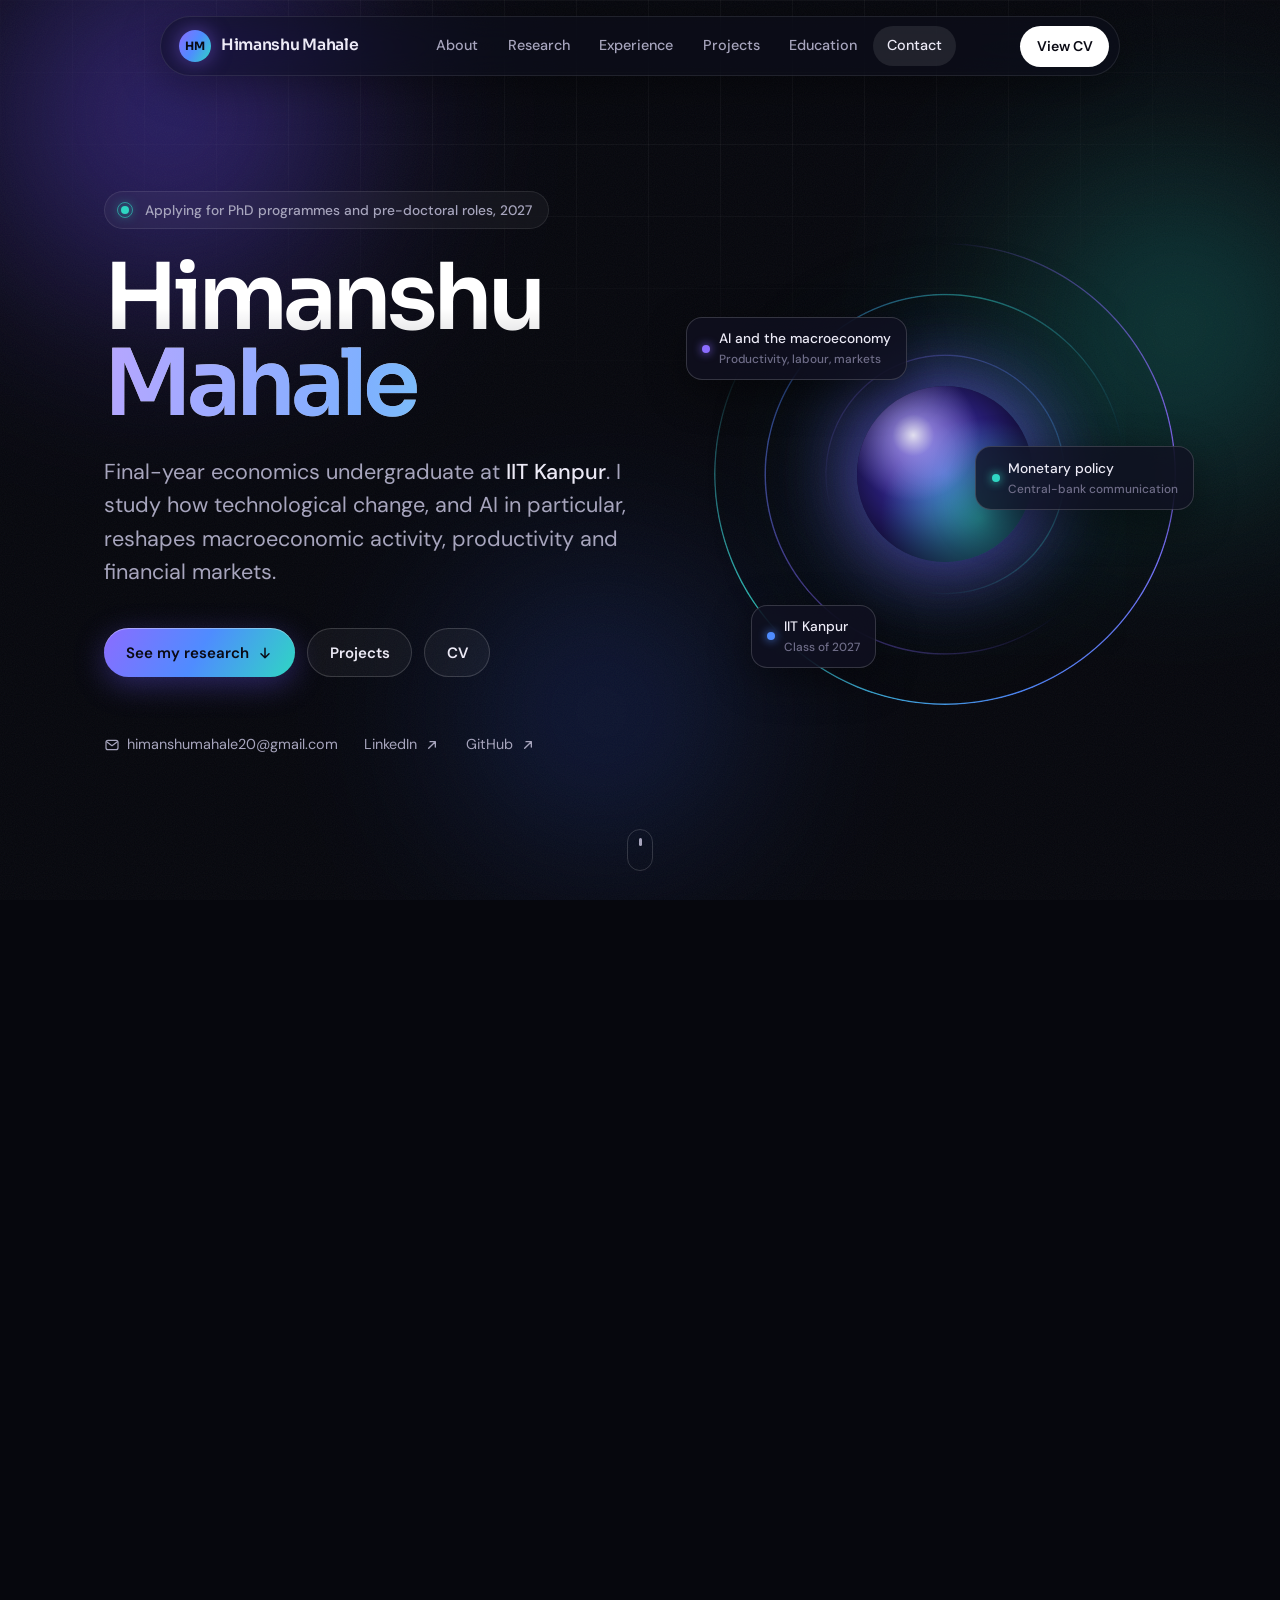
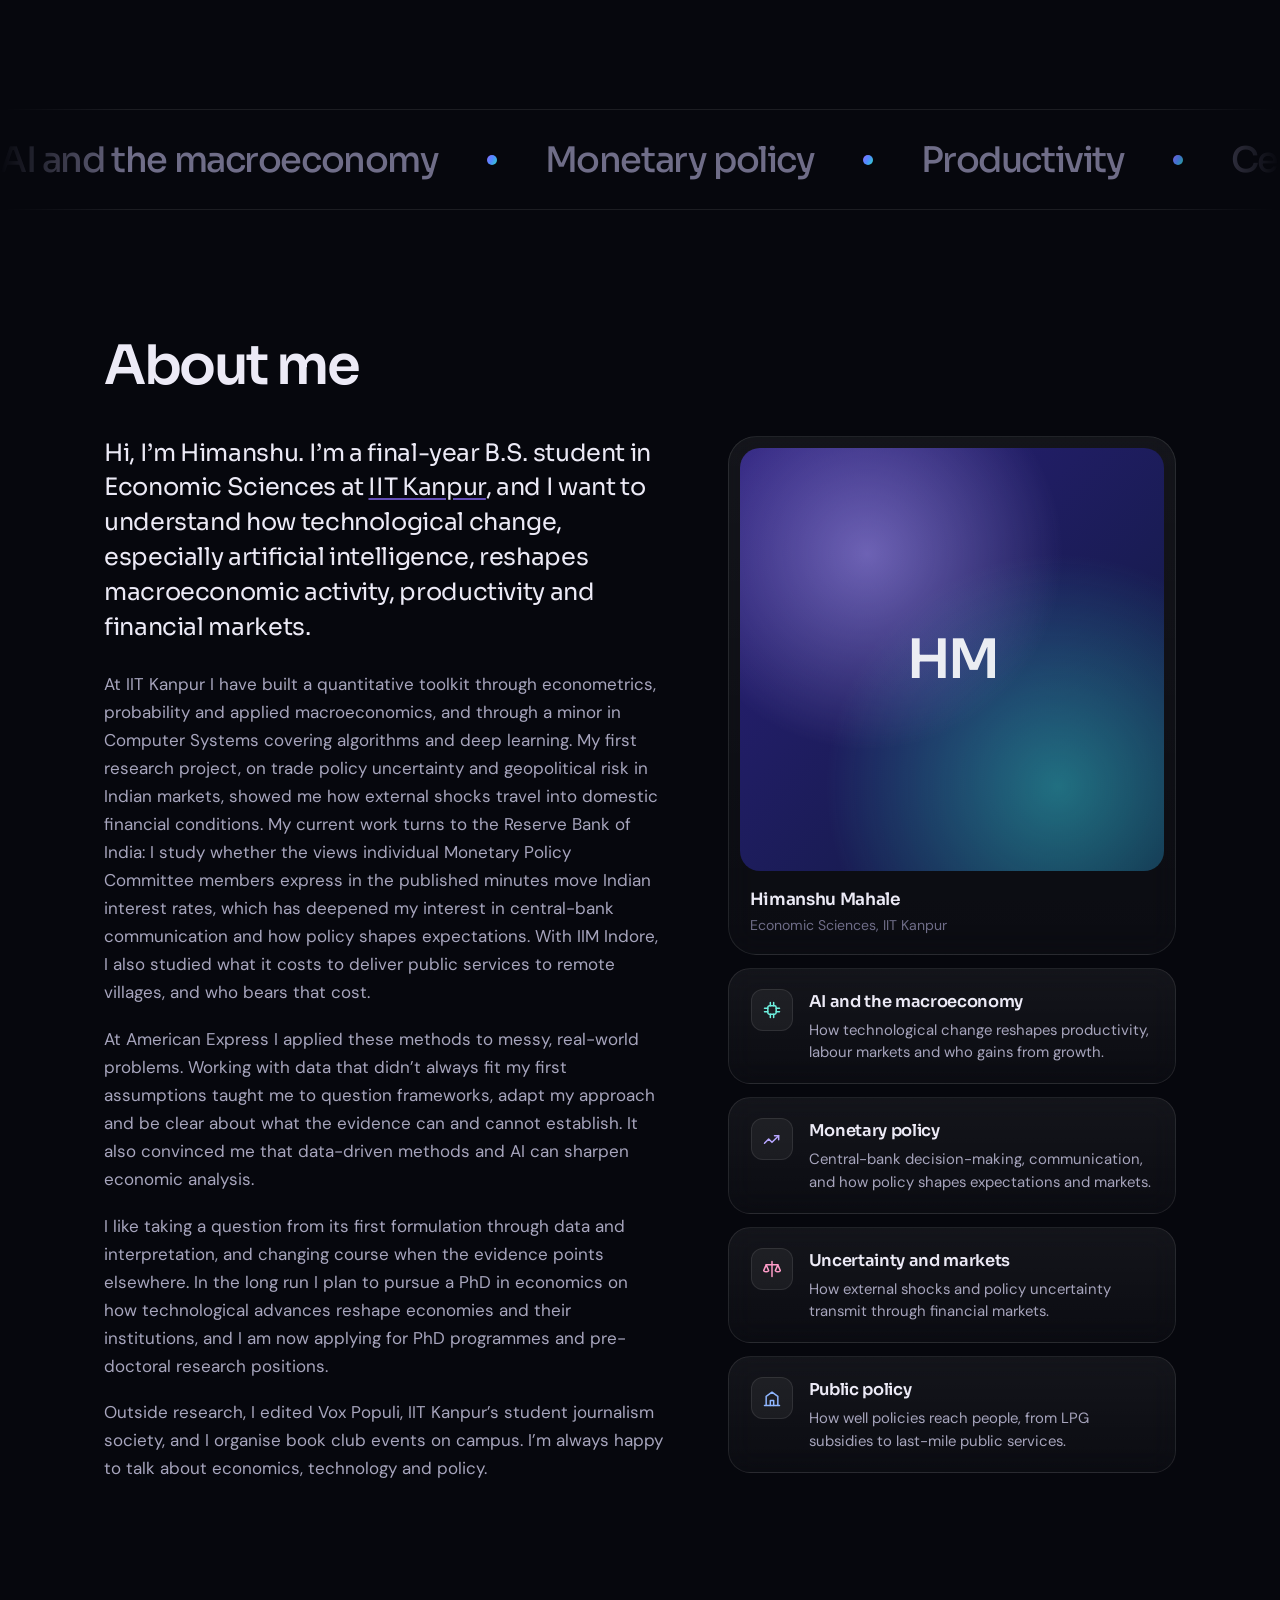
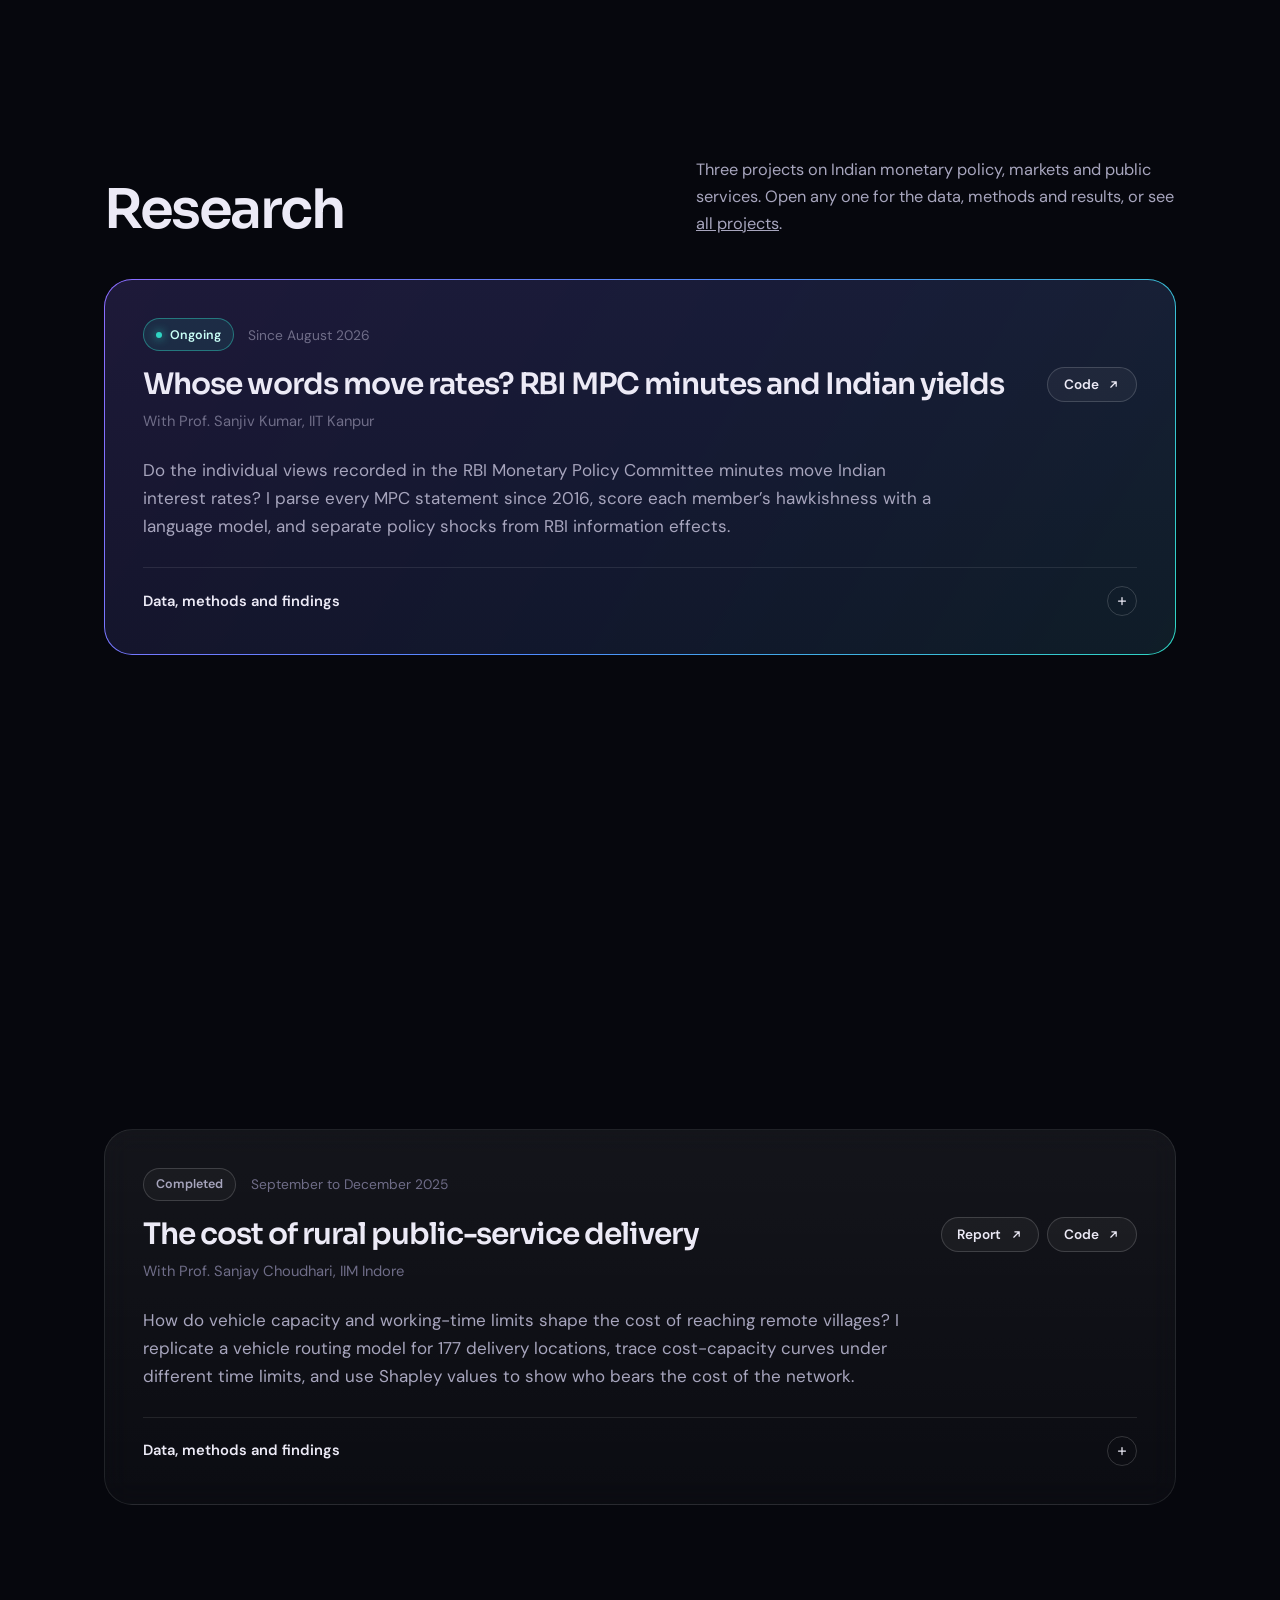
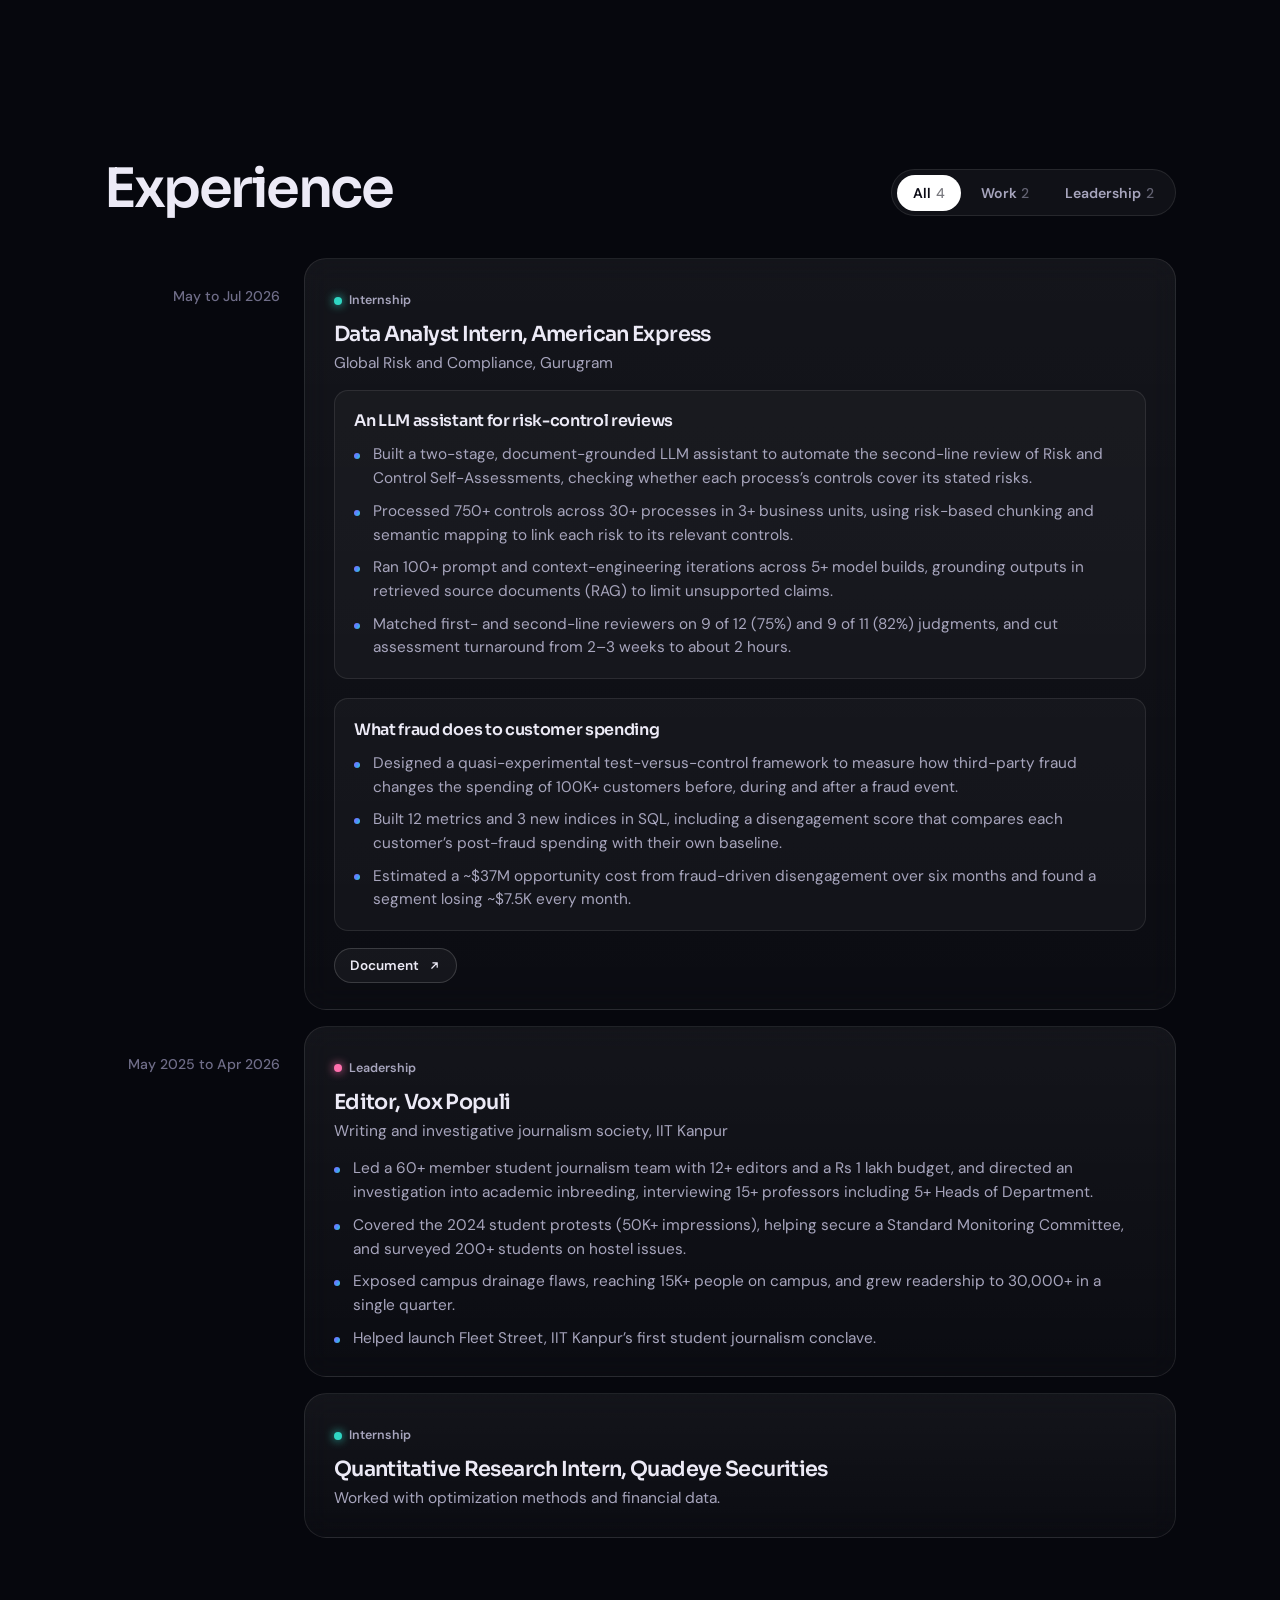
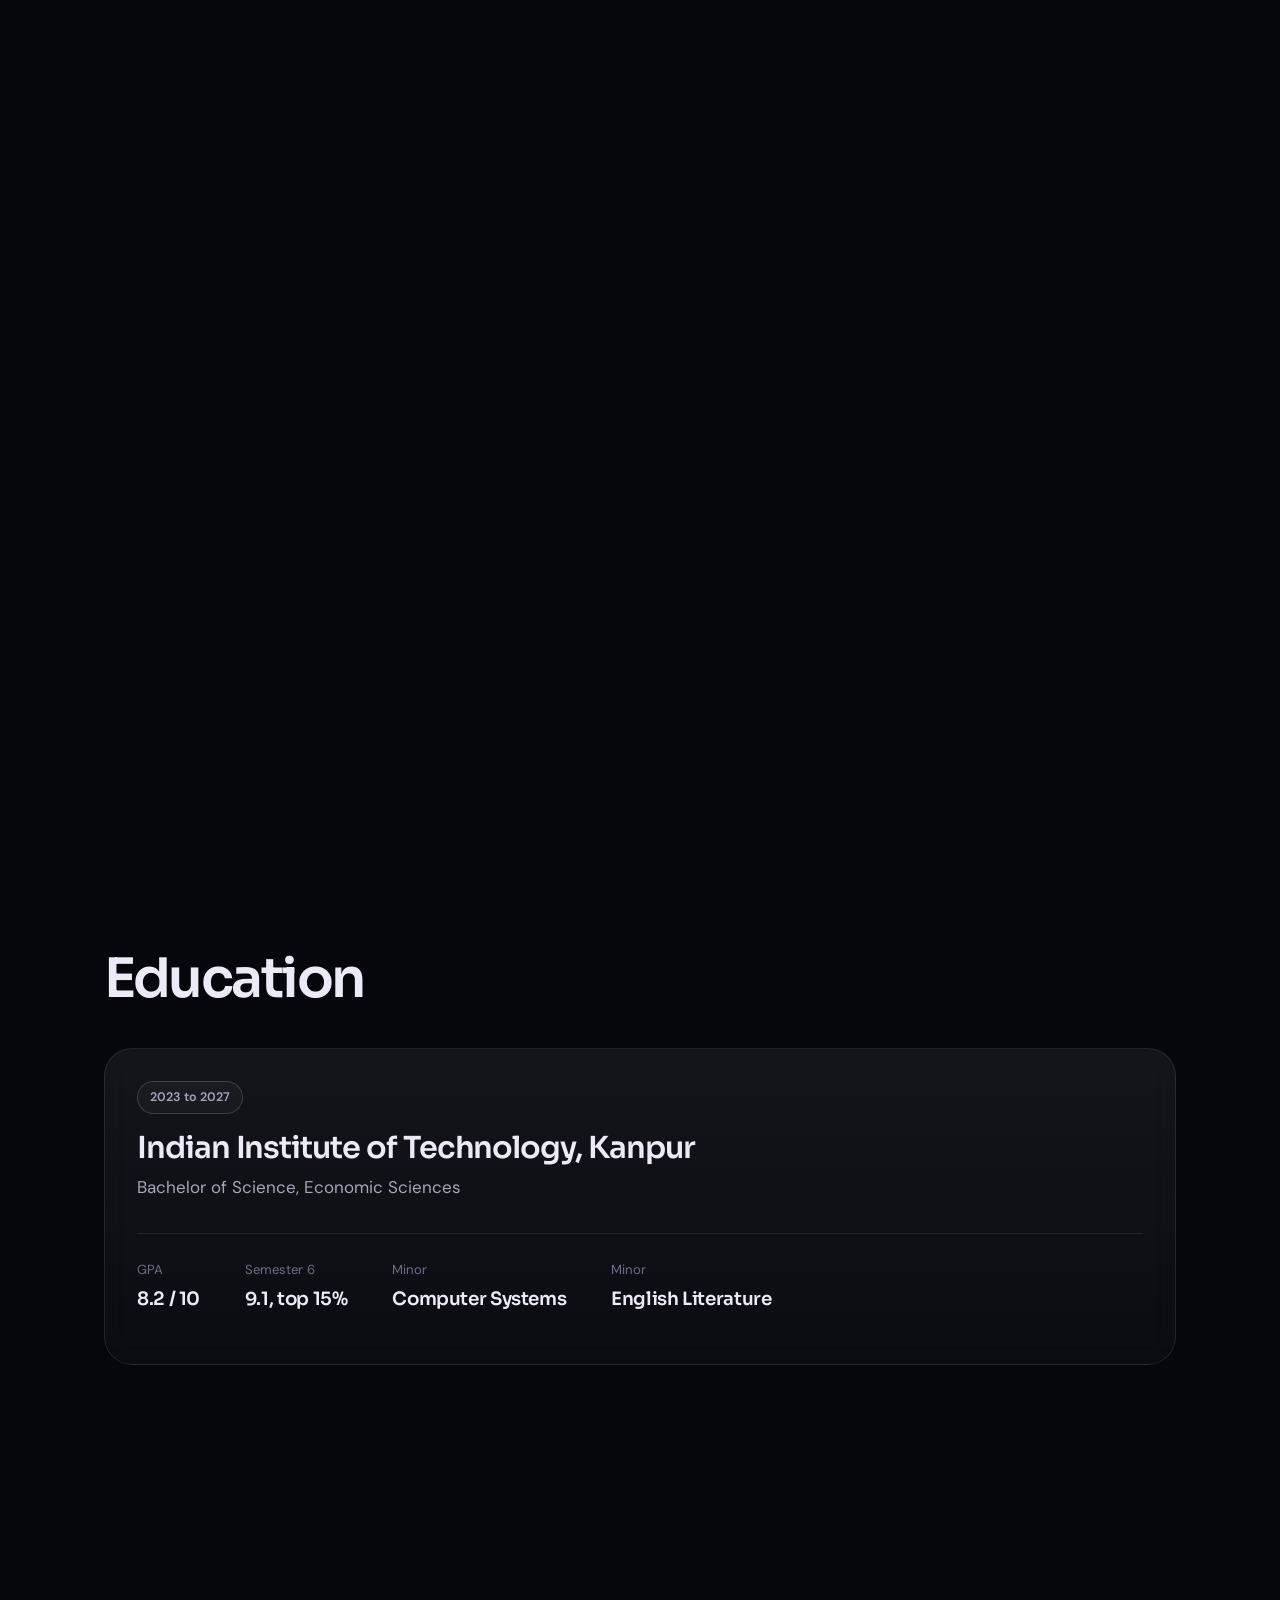
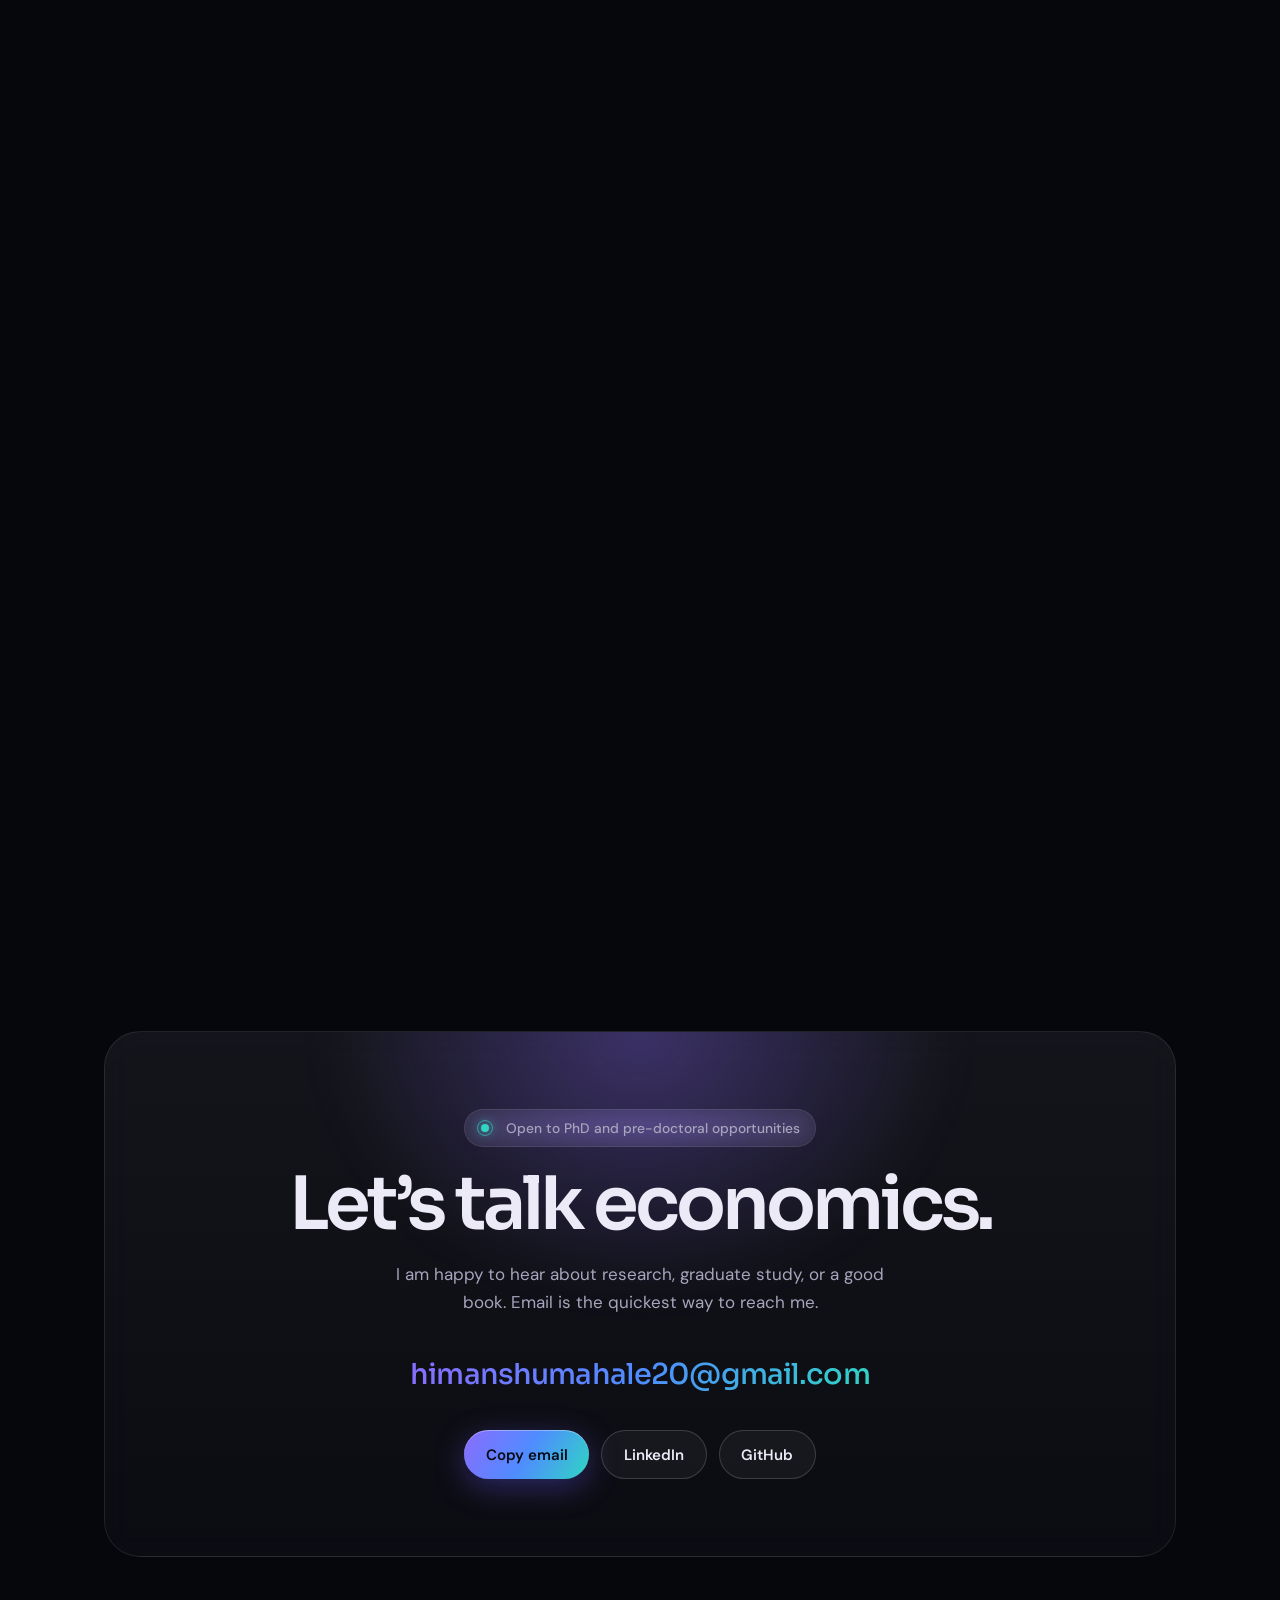
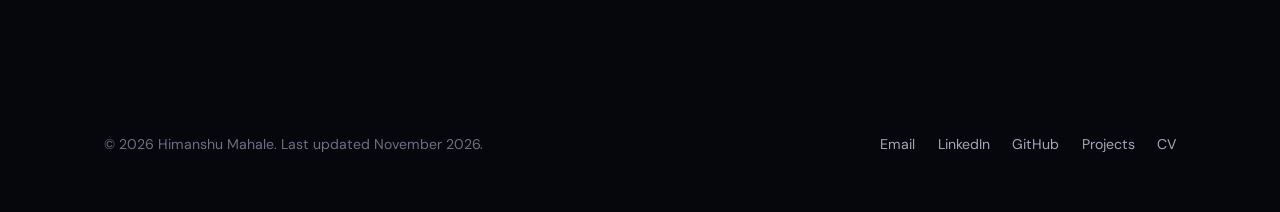
==== commit a77dd4ab: "Add files via upload" ====
--- a/index.html
+++ b/index.html
@@ -4,135 +4,797 @@
   <meta charset="utf-8">
   <meta name="viewport" content="width=device-width, initial-scale=1">
   <title>Himanshu Mahale | Economics, IIT Kanpur</title>
-  <meta name="description" content="Himanshu Mahale is a final-year BS Economics student at IIT Kanpur working on macroeconomics and development economics: inequality, poverty, food security and the distributional effects of technological change.">
+  <meta name="description" content="Himanshu Mahale is a final-year BS Economics student at IIT Kanpur working on macroeconomics and development economics: monetary policy, inequality, poverty and public-service delivery.">
   <meta name="author" content="Himanshu Mahale">
-
-  <!-- Social previews -->
+  <meta name="theme-color" content="#06070d">
   <meta property="og:type" content="website">
   <meta property="og:title" content="Himanshu Mahale | Economics, IIT Kanpur">
-  <meta property="og:description" content="Macroeconomics and development economics: inequality, poverty, food security, and the distributional effects of AI.">
+  <meta property="og:description" content="Himanshu Mahale is a final-year BS Economics student at IIT Kanpur working on macroeconomics and development economics: monetary policy, inequality, poverty and public-service delivery.">
   <meta property="og:url" content="https://himdev20.github.io/">
   <meta name="twitter:card" content="summary">
-
-  <link rel="icon" href="assets/img/favicon.svg" type="image/svg+xml">
+  <link rel="icon" href="[data-uri]" type="image/svg+xml">
   <link rel="preconnect" href="https://fonts.googleapis.com">
   <link rel="preconnect" href="https://fonts.gstatic.com" crossorigin>
-  <link href="https://fonts.googleapis.com/css2?family=Newsreader:ital,opsz,wght@0,6..72,300..700;1,6..72,300..700&family=Public+Sans:wght@400;500;600&display=swap" rel="stylesheet">
-  <link rel="stylesheet" href="assets/css/style.css">
-
-  <!-- Applies saved / system theme before paint, so there is no flash -->
-  <script>
-    (function () {
-      var t = null;
-      try { t = localStorage.getItem("theme"); } catch (e) {}
-      if (!t) t = window.matchMedia("(prefers-color-scheme: dark)").matches ? "dark" : "light";
-      document.documentElement.setAttribute("data-theme", t);
-    })();
-  </script>
-
+  <link href="https://fonts.googleapis.com/css2?family=Sora:wght@300..700&family=DM+Sans:ital,opsz,wght@0,9..40,400..700;1,9..40,400..700&display=swap" rel="stylesheet">
+  <script>document.documentElement.classList.add("js");</script>
+  <!-- All styling for this page. Colours and fonts are the variables at the top. -->
+  <style>
+/* ==========================================================================
+   Himanshu Mahale, personal site (dark edition)
+   Colours and fonts are the variables directly below.
+   ========================================================================== */
+:root {
+  --bg: #06070d;
+  --bg-2: #0b0d18;
+  --glass: rgba(255, 255, 255, 0.045);
+  --glass-strong: rgba(255, 255, 255, 0.07);
+  --stroke: rgba(255, 255, 255, 0.09);
+  --stroke-strong: rgba(255, 255, 255, 0.16);
+  --text: #eceaf6;
+  --text-2: #a7a5bd;
+  --text-3: #6f6d88;
+  --violet: #8b6cff;
+  --teal: #2fd6c3;
+  --blue: #4f8cff;
+  --pink: #ff6fae;
+  --grad: linear-gradient(120deg, #8b6cff 0%, #4f8cff 50%, #2fd6c3 100%);
+
+  --display: "Sora", "Avenir Next", "Segoe UI", system-ui, sans-serif;
+  --body: "DM Sans", "Avenir Next", "Segoe UI", system-ui, sans-serif;
+
+  --wrap: 72rem;
+  --r-xl: 28px;
+  --r-lg: 22px;
+  --r-md: 14px;
+  color-scheme: dark;
+}
+
+*, *::before, *::after { box-sizing: border-box; }
+html { -webkit-text-size-adjust: 100%; scroll-padding-top: 6rem; background: var(--bg); }
+@media (prefers-reduced-motion: no-preference) { html { scroll-behavior: smooth; } }
+body {
+  margin: 0; min-height: 100vh; background: transparent; color: var(--text);
+  font-family: var(--body); font-size: 1.0625rem; line-height: 1.65;
+  -webkit-font-smoothing: antialiased; overflow-x: hidden;
+}
+::selection { background: rgba(139, 108, 255, .45); color: #fff; }
+img { max-width: 100%; display: block; }
+a { color: inherit; }
+:focus-visible { outline: 2px solid var(--teal); outline-offset: 3px; border-radius: 6px; }
+h1, h2, h3 { font-family: var(--display); margin: 0; font-weight: 600; letter-spacing: -0.03em; text-wrap: balance; }
+p { margin: 0; }
+
+.skip-link { position: absolute; left: 1rem; top: -4rem; z-index: 300; background: #fff; color: #000; padding: .55rem 1rem; border-radius: 10px; font-weight: 600; }
+.skip-link:focus { top: 1rem; }
+
+/* ---------- Ambient background: glows, grid and grain ---------- */
+.ambient { position: fixed; inset: 0; z-index: -1; overflow: hidden; pointer-events: none; }
+.blob { position: absolute; border-radius: 50%; filter: blur(90px); opacity: .55; will-change: transform; }
+.blob.b1 { width: 46vw; height: 46vw; left: -10vw; top: -14vw; background: radial-gradient(circle, #6d4dff 0%, transparent 65%); }
+.blob.b2 { width: 40vw; height: 40vw; right: -12vw; top: 8vh; background: radial-gradient(circle, #1fb9a9 0%, transparent 65%); opacity: .42; }
+.blob.b3 { width: 34vw; height: 34vw; left: 30vw; top: 55vh; background: radial-gradient(circle, #3466ff 0%, transparent 65%); opacity: .3; }
+@media (prefers-reduced-motion: no-preference) {
+  .blob.b1 { animation: drift1 26s ease-in-out infinite alternate; }
+  .blob.b2 { animation: drift2 30s ease-in-out infinite alternate; }
+  .blob.b3 { animation: drift3 34s ease-in-out infinite alternate; }
+  @keyframes drift1 { to { transform: translate(14vw, 10vh) scale(1.15); } }
+  @keyframes drift2 { to { transform: translate(-12vw, 18vh) scale(.9); } }
+  @keyframes drift3 { to { transform: translate(-18vw, -20vh) scale(1.2); } }
+}
+.grid-lines {
+  position: absolute; inset: 0;
+  background-image: linear-gradient(rgba(255,255,255,.035) 1px, transparent 1px), linear-gradient(90deg, rgba(255,255,255,.035) 1px, transparent 1px);
+  background-size: 72px 72px;
+  mask-image: radial-gradient(ellipse 80% 60% at 50% 0%, #000 30%, transparent 75%);
+  -webkit-mask-image: radial-gradient(ellipse 80% 60% at 50% 0%, #000 30%, transparent 75%);
+}
+.grain {
+  position: absolute; inset: -50%; opacity: .05; mix-blend-mode: overlay;
+  background-image: url("data:image/svg+xml;utf8,<svg xmlns='http://www.w3.org/2000/svg' width='160' height='160'><filter id='n'><feTurbulence type='fractalNoise' baseFrequency='.9' numOctaves='3' stitchTiles='stitch'/></filter><rect width='100%' height='100%' filter='url(%23n)'/></svg>");
+}
+
+.wrap { width: 100%; max-width: var(--wrap); margin: 0 auto; padding: 0 clamp(1.25rem, 4vw, 2.5rem); }
+
+/* ---------- Floating glass navigation ---------- */
+.nav {
+  position: fixed; top: 1rem; left: 50%; transform: translateX(-50%); z-index: 100;
+  width: min(calc(100% - 2rem), 60rem);
+  display: flex; align-items: center; justify-content: space-between; gap: 1rem;
+  padding: .55rem .6rem .55rem 1.1rem; border-radius: 999px;
+  background: rgba(14, 15, 28, .55); border: 1px solid var(--stroke);
+  backdrop-filter: blur(18px) saturate(1.4); -webkit-backdrop-filter: blur(18px) saturate(1.4);
+  box-shadow: 0 10px 40px rgba(0,0,0,.35);
+}
+.brand { display: flex; align-items: center; gap: .65rem; text-decoration: none; font-family: var(--display); font-weight: 600; font-size: .98rem; letter-spacing: -.02em; }
+.mono {
+  width: 32px; height: 32px; border-radius: 50%; display: grid; place-items: center;
+  background: var(--grad); color: #0a0a14; font-size: .72rem; font-weight: 700; letter-spacing: 0;
+  box-shadow: 0 0 20px rgba(139,108,255,.5);
+}
+.nav-links { display: flex; align-items: center; gap: .15rem; list-style: none; margin: 0; padding: 0; }
+.nav-links a {
+  display: block; padding: .5rem .85rem; border-radius: 999px; text-decoration: none;
+  font-size: .9rem; font-weight: 500; color: var(--text-2); transition: color .2s ease, background .2s ease;
+}
+.nav-links a:hover { color: var(--text); background: rgba(255,255,255,.06); }
+.nav-links a.active, .nav-links a[aria-current="page"] { color: var(--text); background: rgba(255,255,255,.09); }
+.nav-cta {
+  text-decoration: none; font-size: .88rem; font-weight: 600; color: #0a0a14;
+  background: #fff; padding: .55rem 1.05rem; border-radius: 999px; white-space: nowrap;
+  transition: transform .2s ease, box-shadow .2s ease;
+}
+.nav-cta:hover { box-shadow: 0 0 0 4px rgba(255,255,255,.12), 0 0 30px rgba(139,108,255,.45); }
+.menu-btn { display: none; }
+
+/* ---------- Buttons ---------- */
+.btn {
+  position: relative; display: inline-flex; align-items: center; gap: .55rem;
+  font: 600 .94rem var(--body); text-decoration: none; color: var(--text); cursor: pointer;
+  padding: .85rem 1.35rem; border-radius: 999px;
+  background: var(--glass); border: 1px solid var(--stroke-strong);
+  transition: background .2s ease, border-color .2s ease, transform .2s ease, box-shadow .2s ease;
+}
+.btn:hover { background: var(--glass-strong); border-color: rgba(255,255,255,.28); }
+.btn svg { width: 16px; height: 16px; }
+.btn.primary {
+  color: #0a0a14; border: 0; background: var(--grad);
+  box-shadow: 0 8px 30px rgba(110, 90, 255, .35), inset 0 1px 0 rgba(255,255,255,.35);
+}
+.btn.primary:hover { box-shadow: 0 10px 44px rgba(110, 90, 255, .55), inset 0 1px 0 rgba(255,255,255,.35); transform: translateY(-1px); }
+.btn.sm { padding: .5rem .95rem; font-size: .85rem; }
+.btn.sm svg { width: 13px; height: 13px; }
+
+/* ---------- Hero ---------- */
+.hero { min-height: 100svh; display: flex; align-items: center; padding: 8rem 0 5rem; position: relative; }
+.hero .wrap { position: relative; }
+.chip {
+  display: inline-flex; align-items: center; gap: .6rem;
+  padding: .42rem .95rem .42rem .55rem; border-radius: 999px;
+  background: var(--glass); border: 1px solid var(--stroke);
+  font-size: .86rem; font-weight: 500; color: var(--text-2);
+  backdrop-filter: blur(10px); -webkit-backdrop-filter: blur(10px);
+}
+.pulse { position: relative; width: 22px; height: 22px; display: grid; place-items: center; }
+.pulse::before { content: ""; width: 8px; height: 8px; border-radius: 50%; background: var(--teal); box-shadow: 0 0 12px var(--teal); }
+.pulse::after { content: ""; position: absolute; inset: 3px; border-radius: 50%; border: 1px solid var(--teal); opacity: .6; }
+@media (prefers-reduced-motion: no-preference) {
+  .pulse::after { animation: ping 2.2s cubic-bezier(0,0,.2,1) infinite; }
+  @keyframes ping { 0% { transform: scale(.6); opacity: .8; } 100% { transform: scale(1.7); opacity: 0; } }
+}
+.hero h1 {
+  margin: 1.6rem 0 1.4rem;
+  font-size: clamp(3.2rem, 7.2vw, 6.6rem); line-height: .94; padding-bottom: .06em; letter-spacing: -.055em; font-weight: 600;
+  background: linear-gradient(180deg, #ffffff 30%, rgba(255,255,255,.55) 100%);
+  -webkit-background-clip: text; background-clip: text; color: transparent;
+}
+.hero h1 .line2 { display: block; background: linear-gradient(100deg, #b7a6ff 0%, #7fb0ff 45%, #6ef0df 100%); -webkit-background-clip: text; background-clip: text; color: transparent; }
+.hero .sub { font-size: clamp(1.1rem, 2vw, 1.35rem); line-height: 1.55; color: var(--text-2); max-width: 38rem; }
+.hero .sub strong { color: var(--text); font-weight: 500; }
+.hero-actions { display: flex; flex-wrap: wrap; gap: .75rem; margin-top: 2.4rem; }
+.hero-meta { display: flex; flex-wrap: wrap; gap: 1.6rem; margin-top: 3.5rem; font-size: .9rem; color: var(--text-3); }
+.hero-meta a { color: var(--text-2); text-decoration: none; display: inline-flex; align-items: center; gap: .45rem; transition: color .2s ease; }
+.hero-meta a:hover { color: var(--text); }
+.hero-meta svg { width: 16px; height: 16px; }
+
+.scroll-hint { position: absolute; left: 50%; bottom: 1.8rem; transform: translateX(-50%); width: 26px; height: 42px; border-radius: 14px; border: 1.5px solid var(--stroke-strong); }
+.scroll-hint::after { content: ""; position: absolute; left: 50%; top: 8px; width: 3px; height: 8px; margin-left: -1.5px; border-radius: 2px; background: var(--text-2); }
+@media (prefers-reduced-motion: no-preference) {
+  .scroll-hint::after { animation: wheel 1.8s ease-in-out infinite; }
+  @keyframes wheel { 0% { opacity: 0; transform: translateY(0); } 30% { opacity: 1; } 100% { opacity: 0; transform: translateY(12px); } }
+}
+
+/* ---------- Sections ---------- */
+.section { padding: clamp(4.5rem, 10vw, 8rem) 0; position: relative; }
+.eyebrow-row { display: flex; align-items: end; justify-content: space-between; gap: 1.5rem; flex-wrap: wrap; margin-bottom: 2.6rem; }
+.section h2 { font-size: clamp(2.1rem, 4.6vw, 3.4rem); line-height: 1.02; letter-spacing: -.045em; }
+.section h2 .soft { color: var(--text-3); }
+.section-intro { color: var(--text-2); max-width: 30rem; font-size: 1.02rem; }
+
+/* ---------- Glass panels with cursor spotlight ---------- */
+.glass {
+  position: relative; isolation: isolate; overflow: hidden;
+  background: linear-gradient(180deg, rgba(255,255,255,.06), rgba(255,255,255,.025));
+  border: 1px solid var(--stroke); border-radius: var(--r-xl);
+  backdrop-filter: blur(14px); -webkit-backdrop-filter: blur(14px);
+  transition: border-color .3s ease, transform .3s ease;
+}
+.glass::before {
+  content: ""; position: absolute; inset: 0; z-index: -1; opacity: 0; transition: opacity .35s ease;
+  background: radial-gradient(420px circle at var(--mx, 50%) var(--my, 50%), rgba(139,108,255,.16), transparent 60%);
+}
+.glass:hover { border-color: var(--stroke-strong); }
+.glass:hover::before { opacity: 1; }
+
+/* ---------- Bento ---------- */
+.bento { display: grid; grid-template-columns: repeat(6, 1fr); grid-auto-rows: minmax(11rem, auto); gap: 1rem; }
+.tile { padding: 1.6rem 1.7rem; display: flex; flex-direction: column; }
+.tile .k { font-size: .82rem; font-weight: 500; color: var(--text-3); display: flex; align-items: center; gap: .5rem; }
+.tile .k svg { width: 16px; height: 16px; color: var(--text-2); }
+.tile .big { font-family: var(--display); font-weight: 600; letter-spacing: -.05em; line-height: 1; font-size: clamp(2.8rem, 5vw, 3.8rem); margin-top: auto; padding-top: 1.2rem; }
+.tile .big small { font-size: .38em; color: var(--text-3); letter-spacing: -.01em; font-weight: 500; margin-left: .15em; }
+.tile .note { color: var(--text-2); font-size: .92rem; margin-top: .45rem; line-height: 1.45; }
+.t-now { grid-column: span 4; grid-row: span 2; padding: 2rem; }
+.t-now .badge { align-self: flex-start; }
+.t-now h3 { font-size: clamp(1.5rem, 2.8vw, 2.2rem); line-height: 1.12; letter-spacing: -.04em; margin: 1.3rem 0 .9rem; max-width: 22ch; }
+.t-now p { color: var(--text-2); max-width: 36rem; }
+.t-now .foot { margin-top: auto; padding-top: 1.6rem; display: flex; flex-wrap: wrap; gap: .5rem; align-items: center; }
+.t-now::after {
+  content: ""; position: absolute; right: -80px; bottom: -120px; width: 340px; height: 340px; z-index: -1; border-radius: 50%;
+  background: radial-gradient(circle, rgba(47,214,195,.28), transparent 65%); filter: blur(10px);
+}
+.t-gpa, .t-jee { grid-column: span 2; }
+.t-amex { grid-column: span 3; }
+.t-amex .big { font-size: clamp(2.2rem, 4vw, 3rem); }
+.t-int { grid-column: span 3; }
+.t-int .tags { margin-top: auto; padding-top: 1.2rem; }
+.badge {
+  display: inline-flex; align-items: center; gap: .45rem; font-size: .78rem; font-weight: 600;
+  padding: .32rem .75rem; border-radius: 999px; border: 1px solid var(--stroke-strong); color: var(--text-2); background: rgba(255,255,255,.03);
+}
+.badge.live { color: #c9fff7; border-color: rgba(47,214,195,.45); background: rgba(47,214,195,.1); }
+.badge.live::before { content: ""; width: 6px; height: 6px; border-radius: 50%; background: var(--teal); box-shadow: 0 0 10px var(--teal); }
+.tags { display: flex; flex-wrap: wrap; gap: .45rem; }
+.tag { font-size: .85rem; font-weight: 500; padding: .38rem .8rem; border-radius: 999px; background: rgba(255,255,255,.05); border: 1px solid var(--stroke); color: var(--text); }
+
+/* ---------- About ---------- */
+.about-grid { display: grid; grid-template-columns: minmax(0, 1.25fr) minmax(0, 1fr); gap: clamp(2rem, 5vw, 4.5rem); align-items: start; }
+.about-text p { color: var(--text-2); margin-bottom: 1.15rem; }
+.about-text p.lead { color: var(--text); font-size: clamp(1.25rem, 2.2vw, 1.5rem); line-height: 1.45; letter-spacing: -.015em; font-family: var(--display); font-weight: 400; margin-bottom: 1.6rem; }
+.about-text a { text-decoration-color: rgba(139,108,255,.7); text-underline-offset: 3px; }
+.interests { display: grid; gap: .8rem; position: sticky; top: 7rem; }
+.interest { padding: 1.25rem 1.35rem; border-radius: var(--r-lg); display: grid; grid-template-columns: auto 1fr; gap: 1rem; align-items: start; }
+.ico { width: 42px; height: 42px; border-radius: 12px; display: grid; place-items: center; background: rgba(255,255,255,.05); border: 1px solid var(--stroke); }
+.ico svg { width: 20px; height: 20px; }
+.interest:nth-child(1) .ico { color: #6ef0df; }
+.interest:nth-child(2) .ico { color: #b7a6ff; }
+.interest:nth-child(3) .ico { color: #ff9cc8; }
+.interest:nth-child(4) .ico { color: #8fb6ff; }
+.interest h3 { font-size: 1.02rem; letter-spacing: -.02em; margin-bottom: .2rem; }
+.interest p { color: var(--text-2); font-size: .93rem; line-height: 1.5; }
+
+/* ---------- Research ---------- */
+.papers { display: grid; gap: 1.1rem; }
+.paper { padding: clamp(1.6rem, 3.5vw, 2.4rem); display: grid; grid-template-columns: minmax(0, 1fr) auto; gap: .4rem 2rem; }
+.paper.ongoing { border: 1px solid transparent; background: linear-gradient(180deg, rgba(20,18,40,.92), rgba(12,13,26,.92)) padding-box, var(--grad) border-box; }
+.paper-meta { grid-column: 1 / -1; display: flex; flex-wrap: wrap; align-items: center; gap: .6rem .9rem; font-size: .86rem; color: var(--text-3); margin-bottom: .6rem; }
+.paper h3 { font-size: clamp(1.35rem, 2.6vw, 1.85rem); line-height: 1.15; letter-spacing: -.035em; }
+.paper .who { color: var(--text-3); font-size: .92rem; margin-top: .5rem; }
+.paper .summary { grid-column: 1 / -1; color: var(--text-2); margin-top: 1rem; max-width: 50rem; }
+.paper .links { grid-column: 2; grid-row: 2; display: flex; gap: .5rem; align-self: start; }
+.paper details { grid-column: 1 / -1; margin-top: 1.3rem; border-top: 1px solid var(--stroke); }
+.paper summary {
+  list-style: none; cursor: pointer; display: flex; align-items: center; justify-content: space-between;
+  padding-top: 1.1rem; font-weight: 600; font-size: .92rem; color: var(--text);
+}
+.paper summary::-webkit-details-marker { display: none; }
+.paper summary .plus { width: 30px; height: 30px; border-radius: 50%; border: 1px solid var(--stroke-strong); display: grid; place-items: center; transition: transform .25s ease, background .25s ease; }
+.paper summary:hover .plus { background: rgba(255,255,255,.07); }
+.paper details[open] summary .plus { transform: rotate(45deg); }
+.findings { list-style: none; margin: 1.2rem 0 0; padding: 0; display: grid; grid-template-columns: 1fr 1fr; gap: .8rem; }
+.findings li { padding: 1rem 1.1rem; border-radius: var(--r-md); background: rgba(255,255,255,.035); border: 1px solid var(--stroke); color: var(--text-2); font-size: .93rem; line-height: 1.55; }
+.findings li b { display: block; color: var(--text); font-family: var(--display); font-weight: 600; font-size: .9rem; letter-spacing: -.01em; margin-bottom: .25rem; }
+
+/* ---------- Timeline ---------- */
+.tabs { display: inline-flex; flex-wrap: wrap; gap: .25rem; padding: .3rem; border-radius: 999px; background: var(--glass); border: 1px solid var(--stroke); }
+.tabs button {
+  font: 600 .88rem var(--body); color: var(--text-2); background: transparent; border: 0; cursor: pointer;
+  padding: .55rem 1rem; border-radius: 999px; transition: color .2s ease, background .2s ease;
+}
+.tabs button:hover { color: var(--text); }
+.tabs button[aria-pressed="true"] { color: #0a0a14; background: #fff; }
+.tabs .count { opacity: .55; margin-left: .3rem; font-weight: 500; }
+
+.tl { list-style: none; margin: 0; padding: 0; position: relative; display: grid; gap: 1rem; }
+.tl-item { display: grid; grid-template-columns: 11rem 1fr; gap: 1.5rem; align-items: start; }
+.tl-item[hidden] { display: none; }
+.tl-when { padding-top: 1.7rem; font-size: .88rem; font-weight: 500; color: var(--text-3); text-align: right; }
+.tl-card { padding: 1.6rem 1.8rem; border-radius: var(--r-lg); }
+.tl-kind { display: inline-flex; align-items: center; gap: .45rem; font-size: .78rem; font-weight: 600; color: var(--text-2); }
+.tl-kind::before { content: ""; width: 8px; height: 8px; border-radius: 50%; background: var(--text-3); }
+.tl-item[data-kind="work"] .tl-kind::before { background: var(--teal); box-shadow: 0 0 10px var(--teal); }
+.tl-item[data-kind="project"] .tl-kind::before { background: var(--violet); box-shadow: 0 0 10px var(--violet); }
+.tl-item[data-kind="leadership"] .tl-kind::before { background: var(--pink); box-shadow: 0 0 10px var(--pink); }
+.tl-card h3 { font-size: 1.3rem; line-height: 1.2; letter-spacing: -.03em; margin: .6rem 0 .25rem; }
+.tl-org { color: var(--text-3); font-size: .92rem; margin-bottom: .8rem; }
+.tl-card > p { color: var(--text-2); font-size: .97rem; }
+.tl-card ul { margin: .3rem 0 0; padding: 0; list-style: none; display: grid; gap: .55rem; }
+.tl-card li { position: relative; padding-left: 1.2rem; color: var(--text-2); font-size: .96rem; line-height: 1.55; }
+.tl-card li::before { content: ""; position: absolute; left: 0; top: .65em; width: 6px; height: 6px; border-radius: 50%; background: var(--grad); }
+.tl-card .links { margin-top: 1.1rem; display: flex; gap: .5rem; flex-wrap: wrap; }
+
+/* ---------- Education ---------- */
+.edu { display: grid; grid-template-columns: repeat(6, 1fr); gap: 1rem; }
+.edu-main { grid-column: span 4; padding: 2rem; }
+.edu-main .inst { font-size: clamp(1.4rem, 2.6vw, 1.9rem); line-height: 1.15; letter-spacing: -.035em; margin: 1.1rem 0 .4rem; }
+.edu-main .deg { color: var(--text-2); }
+.edu-stats { display: grid; grid-template-columns: repeat(3, auto); justify-content: start; gap: 1rem 2.8rem; margin-top: 2rem; padding-top: 1.6rem; border-top: 1px solid var(--stroke); }
+.edu-stats dt { font-size: .82rem; color: var(--text-3); }
+.edu-stats dd { margin: .2rem 0 0; font-family: var(--display); font-weight: 600; font-size: 1.15rem; letter-spacing: -.02em; }
+.edu-side { grid-column: span 2; display: grid; gap: 1rem; }
+.edu-side .tile { padding: 1.4rem 1.5rem; min-height: 0; }
+.edu-side h3 { font-size: 1rem; letter-spacing: -.02em; margin-top: .6rem; }
+.edu-side .note { margin-top: .25rem; }
+.honours { grid-column: 1 / -1; display: grid; grid-template-columns: repeat(3, 1fr); gap: 1rem; }
+.honour { padding: 1.5rem 1.6rem; }
+.honour .big { font-family: var(--display); font-weight: 600; font-size: clamp(1.9rem, 3.6vw, 2.6rem); letter-spacing: -.05em; line-height: 1; background: var(--grad); -webkit-background-clip: text; background-clip: text; color: transparent; }
+.honour p { color: var(--text-2); font-size: .93rem; margin-top: .6rem; }
+
+/* ---------- Skills ---------- */
+.skills { display: grid; grid-template-columns: repeat(3, 1fr); gap: 1rem; }
+.skill { padding: 1.6rem 1.7rem; }
+.skill h3 { font-size: 1.05rem; letter-spacing: -.02em; margin-bottom: 1rem; }
+.skill.wide { grid-column: span 3; display: grid; grid-template-columns: 12rem 1fr; gap: 1.5rem; }
+.skill.wide h3 { margin: 0; padding-top: .35rem; }
+.course-groups { display: grid; gap: 1.1rem; }
+.course-groups h4 { margin: 0 0 .55rem; font-size: .82rem; font-weight: 600; color: var(--text-3); }
+
+/* Marquee of interests */
+.marquee { overflow: hidden; border-block: 1px solid var(--stroke); padding: 1.3rem 0; mask-image: linear-gradient(90deg, transparent, #000 10%, #000 90%, transparent); -webkit-mask-image: linear-gradient(90deg, transparent, #000 10%, #000 90%, transparent); }
+.marquee-track { display: flex; gap: 3rem; width: max-content; }
+.marquee span { font-family: var(--display); font-size: clamp(1.4rem, 3vw, 2.2rem); font-weight: 500; letter-spacing: -.04em; color: var(--text-3); white-space: nowrap; display: inline-flex; align-items: center; gap: 3rem; }
+.marquee span::after { content: ""; width: 10px; height: 10px; border-radius: 50%; background: var(--grad); }
+@media (prefers-reduced-motion: no-preference) {
+  .marquee-track { animation: marquee 40s linear infinite; }
+  @keyframes marquee { to { transform: translateX(-50%); } }
+}
+
+/* ---------- Contact ---------- */
+.contact { padding: clamp(2.5rem, 6vw, 5rem); border-radius: 36px; text-align: center; }
+.contact::after {
+  content: ""; position: absolute; left: 50%; top: -60%; width: 70%; height: 120%; transform: translateX(-50%); z-index: -1;
+  background: radial-gradient(ellipse at center, rgba(139,108,255,.35), transparent 60%); filter: blur(20px);
+}
+.contact h2 { font-size: clamp(2.4rem, 6vw, 4.6rem); line-height: .98; letter-spacing: -.055em; max-width: 14ch; margin: 1.3rem auto 1.2rem; }
+.contact p { color: var(--text-2); max-width: 32rem; margin: 0 auto; }
+.mail { display: inline-block; margin-top: 2.2rem; font-family: var(--display); font-size: clamp(1.1rem, 3vw, 1.8rem); font-weight: 500; letter-spacing: -.03em; text-decoration: none; background: var(--grad); -webkit-background-clip: text; background-clip: text; color: transparent; word-break: break-all; }
+.mail:hover { filter: brightness(1.2); }
+.contact .hero-actions { justify-content: center; margin-top: 2rem; }
+
+.foot { padding: 3rem 0 3.5rem; color: var(--text-3); font-size: .88rem; }
+.foot .wrap { display: flex; flex-wrap: wrap; justify-content: space-between; gap: .6rem 2rem; }
+.foot a { color: var(--text-2); text-decoration: none; }
+.foot a:hover { color: var(--text); }
+.foot-links { display: flex; gap: 1.4rem; }
+
+/* ---------- Reveal on scroll ---------- */
+@media (prefers-reduced-motion: no-preference) {
+  .js .reveal { opacity: 0; transform: translateY(26px); transition: opacity .8s cubic-bezier(.2,.7,.2,1), transform .8s cubic-bezier(.2,.7,.2,1); transition-delay: var(--d, 0s); }
+  .js .reveal.in { opacity: 1; transform: none; }
+  .js .hero .rise { opacity: 0; transform: translateY(22px); animation: rise .9s cubic-bezier(.2,.7,.2,1) forwards; animation-delay: var(--d, 0s); }
+  @keyframes rise { to { opacity: 1; transform: none; } }
+}
+
+/* ---------- CV page ---------- */
+.cv-page { padding: 8.5rem 0 3rem; }
+.cv-page .wrap { max-width: 58rem; }
+.cv-top { padding: clamp(1.8rem, 4vw, 2.6rem); margin-bottom: 1.2rem; display: flex; flex-wrap: wrap; justify-content: space-between; align-items: end; gap: 1.5rem; }
+.cv-top h1 { font-size: clamp(2.2rem, 5vw, 3.4rem); letter-spacing: -.05em; line-height: 1; }
+.cv-top p { color: var(--text-2); margin-top: .7rem; }
+.cv-top .contact-line a { color: var(--text-2); text-underline-offset: 3px; text-decoration-color: rgba(139,108,255,.6); }
+.cv-top .contact-line a:hover { color: var(--text); }
+.cv-top .actions { display: flex; gap: .6rem; flex-wrap: wrap; }
+.cv-sec { padding: clamp(1.6rem, 3.5vw, 2.2rem); margin-bottom: 1.2rem; border-radius: var(--r-xl); background: linear-gradient(180deg, rgba(255,255,255,.05), rgba(255,255,255,.02)); border: 1px solid var(--stroke); }
+.cv-sec > h2 { font-size: 1.35rem; letter-spacing: -.03em; margin-bottom: 1.3rem; display: flex; align-items: center; gap: .7rem; }
+.cv-sec > h2::before { content: ""; width: 10px; height: 10px; border-radius: 3px; background: var(--grad); }
+.cv-item { padding: 1.1rem 0; border-top: 1px solid var(--stroke); }
+.cv-item:first-of-type { border-top: 0; padding-top: 0; }
+.cv-item:last-child { padding-bottom: 0; }
+.cv-row { display: flex; justify-content: space-between; align-items: baseline; gap: .3rem 1.2rem; flex-wrap: wrap; }
+.cv-row h3 { font-size: 1.06rem; letter-spacing: -.02em; }
+.cv-row .date { font-size: .85rem; color: var(--text-3); white-space: nowrap; }
+.cv-item .org { color: var(--text-3); font-size: .92rem; margin: .25rem 0 .5rem; }
+.cv-item .org a { color: var(--text-2); text-underline-offset: 2px; text-decoration-color: rgba(139,108,255,.6); }
+.cv-item ul, .cv-list { margin: .3rem 0 0; padding: 0; list-style: none; display: grid; gap: .45rem; }
+.cv-item li, .cv-list li { position: relative; padding-left: 1.15rem; color: var(--text-2); font-size: .95rem; line-height: 1.55; }
+.cv-item li::before, .cv-list li::before { content: ""; position: absolute; left: 0; top: .62em; width: 6px; height: 6px; border-radius: 50%; background: var(--violet); }
+.cv-dl { margin: 0; display: grid; grid-template-columns: 11rem 1fr; gap: .7rem 1.2rem; font-size: .95rem; }
+.cv-dl dt { font-weight: 600; }
+.cv-dl dd { margin: 0; color: var(--text-2); }
+
+/* 404 */
+.nf { min-height: 100svh; display: grid; place-items: center; text-align: center; padding: 2rem; }
+.nf h1 { font-size: clamp(5rem, 18vw, 11rem); line-height: .9; letter-spacing: -.06em; background: var(--grad); -webkit-background-clip: text; background-clip: text; color: transparent; }
+.nf p { color: var(--text-2); margin: 1rem 0 2rem; }
+.nf .hero-actions { justify-content: center; }
+
+/* ---------- Responsive ---------- */
+@media (max-width: 980px) {
+  .bento { grid-template-columns: repeat(2, 1fr); }
+  .t-now { grid-column: span 2; grid-row: auto; }
+  .t-gpa, .t-jee { grid-column: span 1; }
+  .t-amex, .t-int { grid-column: span 2; }
+  .about-grid { grid-template-columns: 1fr; }
+  .interests { position: static; grid-template-columns: 1fr 1fr; }
+  .edu-main, .edu-side { grid-column: 1 / -1; }
+  .edu-side { grid-template-columns: 1fr 1fr; }
+  .skills { grid-template-columns: 1fr 1fr; }
+  .skill.wide { grid-column: 1 / -1; }
+}
+@media (max-width: 860px) {
+  .nav { padding: .5rem .5rem .5rem 1rem; }
+  .nav-links, .nav-cta { display: none; }
+  .menu-btn {
+    display: grid; place-items: center; width: 40px; height: 40px; border-radius: 50%;
+    background: rgba(255,255,255,.07); border: 1px solid var(--stroke); color: var(--text); cursor: pointer;
+  }
+  .menu-btn svg { width: 18px; height: 18px; }
+  .nav.open { border-radius: 26px; flex-wrap: wrap; }
+  .nav .brand { flex: 1; }
+  .nav .menu-btn { order: 1; }
+  .nav.open .nav-links { order: 2; }
+  .nav.open .nav-cta { order: 3; }
+  .nav.open .nav-links { display: flex; flex-direction: column; align-items: stretch; width: 100%; padding: .4rem 0 .3rem; }
+  .nav.open .nav-links a { padding: .8rem .9rem; font-size: 1rem; }
+  .nav.open .nav-cta { display: block; width: 100%; text-align: center; margin: 0 0 .3rem; }
+}
+@media (max-width: 680px) {
+  .paper { grid-template-columns: 1fr; }
+  .paper .links { grid-column: 1; grid-row: auto; margin-top: 1rem; }
+  .findings { grid-template-columns: 1fr; }
+  .tl-item { grid-template-columns: 1fr; gap: .5rem; }
+  .tl-when { text-align: left; padding: 0 0 0 .3rem; }
+  .tl-when:empty { display: none; }
+  .interests, .edu-side, .honours, .skills { grid-template-columns: 1fr; }
+  .bento { grid-template-columns: 1fr; }
+  .t-now, .t-gpa, .t-jee, .t-amex, .t-int { grid-column: 1 / -1; }
+  .hero { min-height: 0; padding-top: 7rem; }
+  .skill.wide { grid-template-columns: 1fr; gap: .8rem; }
+  .edu-stats { grid-template-columns: 1fr 1fr; gap: 1rem 1.5rem; }
+  .cv-dl { grid-template-columns: 1fr; gap: 0; }
+  .cv-dl dd { margin-bottom: .8rem; }
+  .scroll-hint { display: none; }
+}
+
+/* ---------- Print (CV page): plain, light, compact ---------- */
+@media print {
+  html { font-size: 9.5pt; background: #fff !important; color-scheme: light; }
+  body { background: #fff; color: #000; font-size: 1rem; line-height: 1.4; }
+  .ambient, .nav, .foot, .no-print, .skip-link { display: none !important; }
+  .reveal, .js .reveal { opacity: 1 !important; transform: none !important; transition: none !important; }
+  :root { --text: #000; --text-2: #333; --text-3: #555; --stroke: #ccc; --bg: #fff; color-scheme: light; }
+  .cv-page { padding: 0; }
+  .cv-page .wrap { max-width: none; padding: 0; }
+  .glass, .cv-sec, .cv-top { background: none !important; border: 0 !important; border-radius: 0; backdrop-filter: none; padding: 0; margin: 0 0 8pt; box-shadow: none; }
+  .glass::before, .glass::after { display: none; }
+  .cv-top { border-bottom: 1px solid #ccc !important; padding-bottom: 8pt; }
+  .cv-top h1 { color: #000; font-size: 2.3rem; }
+  .cv-sec > h2 { font-size: 1.3rem; margin-bottom: 5pt; color: #000; }
+  .cv-sec > h2::before { background: #6b4fe0; }
+  .cv-item { padding: 5pt 0; break-inside: avoid; }
+  .cv-item li::before, .cv-list li::before { background: #6b4fe0; }
+  a { text-decoration: none; color: inherit; }
+  @page { margin: 14mm; }
+}
+
+.visually-hidden { position: absolute !important; width: 1px; height: 1px; overflow: hidden; clip: rect(0 0 0 0); white-space: nowrap; margin: -1px; padding: 0; border: 0; }
+
+/* ---------- Hero orb (decorative) ---------- */
+.hero-grid { display: grid; grid-template-columns: minmax(0, 1.25fr) minmax(0, 1fr); align-items: center; gap: 2rem; }
+.orb-wrap { position: relative; aspect-ratio: 1; width: 100%; max-width: 30rem; justify-self: end; }
+.orb-ring {
+  position: absolute; inset: 0; border-radius: 50%;
+  background: conic-gradient(from 0deg, rgba(139,108,255,0) 0deg, rgba(139,108,255,.9) 90deg, rgba(79,140,255,.9) 160deg, rgba(47,214,195,.9) 230deg, rgba(47,214,195,0) 300deg);
+  -webkit-mask: radial-gradient(farthest-side, transparent calc(100% - 2px), #000 calc(100% - 1px));
+          mask: radial-gradient(farthest-side, transparent calc(100% - 2px), #000 calc(100% - 1px));
+  filter: drop-shadow(0 0 12px rgba(139,108,255,.6));
+}
+.orb-ring.r2 { inset: 11%; opacity: .55; transform: rotate(140deg); }
+.orb-ring.r3 { inset: 24%; opacity: .35; transform: rotate(250deg); }
+.orb-core {
+  position: absolute; inset: 31%; border-radius: 50%;
+  background:
+    radial-gradient(circle at 32% 28%, rgba(255,255,255,.85) 0%, rgba(190,175,255,.55) 12%, transparent 38%),
+    radial-gradient(circle at 70% 75%, rgba(47,214,195,.75) 0%, transparent 55%),
+    radial-gradient(circle at 50% 50%, #5b46d6 0%, #2a1f7a 55%, #120e33 100%);
+  box-shadow: 0 0 80px rgba(110,90,255,.55), 0 0 160px rgba(47,214,195,.25), inset -18px -24px 50px rgba(0,0,0,.45);
+}
+.orb-glow { position: absolute; inset: 15%; border-radius: 50%; background: radial-gradient(circle, rgba(110,90,255,.35), transparent 65%); filter: blur(30px); }
+.float-chip {
+  position: absolute; display: inline-flex; align-items: center; gap: .55rem; white-space: nowrap;
+  padding: .6rem .95rem; border-radius: 16px; font-size: .86rem; font-weight: 500; color: var(--text);
+  background: rgba(16, 16, 32, .78); border: 1px solid var(--stroke-strong);
+  backdrop-filter: blur(16px); -webkit-backdrop-filter: blur(16px);
+  box-shadow: 0 12px 40px rgba(0,0,0,.4);
+}
+.float-chip i { width: 8px; height: 8px; border-radius: 50%; flex: none; }
+.float-chip small { display: block; font-size: .74rem; color: var(--text-3); font-weight: 500; }
+.fc1 { left: -6%; top: 16%; } .fc1 i { background: var(--violet); box-shadow: 0 0 10px var(--violet); }
+.fc2 { right: -4%; top: 44%; } .fc2 i { background: var(--teal); box-shadow: 0 0 10px var(--teal); }
+.fc3 { left: 8%; bottom: 8%; } .fc3 i { background: var(--blue); box-shadow: 0 0 10px var(--blue); }
+@media (prefers-reduced-motion: no-preference) {
+  .orb-ring { animation: spin 18s linear infinite; }
+  .orb-ring.r2 { animation: spin-r 26s linear infinite; }
+  .orb-ring.r3 { animation: spin 34s linear infinite; }
+  @keyframes spin { from { transform: rotate(0); } to { transform: rotate(360deg); } }
+  @keyframes spin-r { from { transform: rotate(360deg); } to { transform: rotate(0); } }
+  .orb-core { animation: breathe 6s ease-in-out infinite; }
+  @keyframes breathe { 50% { transform: scale(1.04); } }
+  .float-chip { animation: bob 7s ease-in-out infinite; }
+  .fc2 { animation-delay: -2.3s; } .fc3 { animation-delay: -4.6s; }
+  @keyframes bob { 50% { transform: translateY(-10px); } }
+}
+@media (max-width: 980px) {
+  .hero-grid { grid-template-columns: 1fr; }
+  .orb-wrap { justify-self: center; max-width: 22rem; margin-top: 1rem; }
+}
+@media (max-width: 680px) {
+  .hero h1 { font-size: clamp(3rem, 15vw, 4.4rem); }
+  .orb-wrap { display: none; }
+  .float-chip { font-size: .78rem; padding: .5rem .75rem; }
+}
+
+/* ---------- Photo spots (appear once assets/img/prof_pic.jpg exists) ---------- */
+.orb-core { overflow: hidden; }
+.orb-photo { position: absolute; inset: 0; width: 100%; height: 100%; object-fit: cover; object-position: 50% 25%; border-radius: 50%; }
+.side-col { display: grid; gap: .8rem; position: sticky; top: 7rem; }
+.side-col .interests { position: static; }
+.photo-card { margin: 0; padding: .7rem; border-radius: var(--r-xl); }
+.photo { position: relative; aspect-ratio: 1 / 1; border-radius: 20px; overflow: hidden; display: grid; place-items: center;
+  background: radial-gradient(circle at 30% 25%, rgba(183,166,255,.5), transparent 45%), radial-gradient(circle at 75% 80%, rgba(47,214,195,.45), transparent 50%), linear-gradient(135deg, #2a1f7a, #0f1a3d); }
+.photo img { position: absolute; inset: 0; width: 100%; height: 100%; object-fit: cover; object-position: 50% 25%; }
+.mono-big { font-family: var(--display); font-weight: 600; font-size: 3.4rem; letter-spacing: -.05em; color: rgba(255,255,255,.9); }
+.photo-card figcaption { display: flex; flex-direction: column; padding: .9rem .6rem .35rem; }
+.photo-card figcaption strong { font-family: var(--display); font-weight: 600; letter-spacing: -.02em; }
+.photo-card figcaption span { color: var(--text-3); font-size: .88rem; }
+
+/* ---------- Experience: two workstreams ---------- */
+.workstreams { display: grid; gap: 1.2rem; margin-top: .4rem; }
+.workstreams h4 { margin: 0 0 .55rem; font-family: var(--display); font-weight: 600; font-size: 1rem; letter-spacing: -.02em; color: var(--text); }
+.workstreams > div { padding: 1.1rem 1.2rem; border-radius: var(--r-md); background: rgba(255,255,255,.03); border: 1px solid var(--stroke); }
+
+/* ---------- Projects preview on home ---------- */
+.proj-grid { display: grid; grid-template-columns: repeat(3, 1fr); gap: 1rem; }
+.proj { display: flex; flex-direction: column; padding: 1.7rem; text-decoration: none; min-height: 15rem; }
+.proj:hover { transform: translateY(-3px); }
+.proj-cat { font-size: .8rem; font-weight: 600; color: #b7a6ff; }
+.proj h3 { font-size: 1.25rem; line-height: 1.2; letter-spacing: -.03em; margin: .7rem 0 .7rem; }
+.proj p { color: var(--text-2); font-size: .95rem; line-height: 1.55; margin-top: auto; }
+
+/* ---------- Projects page ---------- */
+.page-head { padding: 9rem 0 1rem; }
+.page-head h1 { font-size: clamp(3rem, 8vw, 6rem); line-height: .95; letter-spacing: -.055em;
+  background: linear-gradient(100deg, #ffffff 20%, #b7a6ff 60%, #6ef0df 100%); -webkit-background-clip: text; background-clip: text; color: transparent; padding-bottom: .05em; }
+.page-head p { color: var(--text-2); max-width: 38rem; margin: 1rem 0 2rem; font-size: 1.08rem; }
+.pj-list { display: grid; grid-template-columns: 1fr 1fr; gap: 1rem; align-items: start; }
+.pj { padding: 1.8rem 1.9rem; scroll-margin-top: 7rem; }
+.pj[hidden] { display: none; }
+.pj:target { border-color: rgba(139,108,255,.7); box-shadow: 0 0 0 1px rgba(139,108,255,.5), 0 0 40px rgba(139,108,255,.25); }
+.pj-top { display: flex; flex-wrap: wrap; align-items: center; gap: .5rem .9rem; font-size: .84rem; color: var(--text-3); margin-bottom: .9rem; }
+.pj-cat { font-weight: 600; color: #b7a6ff; }
+.pj[data-kind="industry"] .pj-cat { color: #6ef0df; }
+.pj[data-kind="course"] .pj-cat { color: #8fb6ff; }
+.pj[data-kind="other"] .pj-cat { color: #ff9cc8; }
+.pj h2 { font-size: 1.35rem; line-height: 1.2; letter-spacing: -.03em; }
+.pj h2 a { text-decoration: none; background-image: linear-gradient(currentColor, currentColor); background-size: 0 1px; background-position: 0 100%; background-repeat: no-repeat; transition: background-size .3s ease; }
+.pj h2 a:hover { background-size: 100% 1px; }
+.pj-who { color: var(--text-3); font-size: .9rem; margin-top: .45rem; }
+.pj-desc { color: var(--text-2); margin-top: .9rem; font-size: .98rem; }
+.pj details { margin-top: 1.1rem; border-top: 1px solid var(--stroke); }
+.pj summary { list-style: none; cursor: pointer; display: flex; align-items: center; justify-content: space-between; padding-top: 1rem; font-weight: 600; font-size: .9rem; }
+.pj summary::-webkit-details-marker { display: none; }
+.pj summary .plus { width: 28px; height: 28px; border-radius: 50%; border: 1px solid var(--stroke-strong); display: grid; place-items: center; transition: transform .25s ease; }
+.pj details[open] summary .plus { transform: rotate(45deg); }
+.pj details ul { margin: .9rem 0 0; padding: 0; list-style: none; display: grid; gap: .55rem; }
+.pj details li { position: relative; padding-left: 1.15rem; color: var(--text-2); font-size: .93rem; line-height: 1.55; }
+.pj details li::before { content: ""; position: absolute; left: 0; top: .62em; width: 6px; height: 6px; border-radius: 50%; background: var(--grad); }
+.pj-tools { display: flex; flex-wrap: wrap; gap: .35rem; margin-top: 1.1rem; }
+.pj-tools span { font-size: .78rem; font-weight: 500; color: var(--text-2); padding: .25rem .6rem; border-radius: 8px; background: rgba(255,255,255,.04); border: 1px solid var(--stroke); }
+.pj .links { margin-top: 1rem; display: flex; gap: .5rem; flex-wrap: wrap; }
+
+/* ---------- CV: two columns ---------- */
+.cv-page .wrap { max-width: var(--wrap); }
+.cv-id { display: flex; align-items: center; gap: 1.4rem; }
+.cv-photo { position: relative; flex: none; width: 92px; height: 92px; border-radius: 50%; overflow: hidden; display: grid; place-items: center;
+  background: var(--grad); color: #0a0a14; font-family: var(--display); font-weight: 700; font-size: 1.6rem; letter-spacing: -.03em; box-shadow: 0 0 40px rgba(139,108,255,.35); }
+.cv.photo img { position: absolute; inset: 0; width: 100%; height: 100%; object-fit: cover; object-position: 50% 25%; }
+.cv-grid { display: grid; grid-template-columns: minmax(0, 1fr) minmax(0, 2fr); gap: 1.2rem; align-items: start; }
+.cv-col { display: grid; gap: 1.2rem; }
+.cv-col .cv-sec { margin: 0; }
+.cv-left .cv-sec { padding: 1.5rem 1.5rem; }
+.cv-left h3 { font-size: .98rem; letter-spacing: -.015em; }
+.cv-left .org { font-size: .88rem; margin: .2rem 0 .35rem; }
+.kv { display: flex; justify-content: space-between; gap: 1rem; font-size: .84rem; color: var(--text-2); margin: 0; }
+.kv span:last-child { font-weight: 600; color: var(--text); }
+.cv-left .cv-item { padding: .9rem 0; }
+.cv-left .cv-list li { font-size: .9rem; }
+.cv-sub { margin: 1rem 0 .5rem; font-size: .8rem; font-weight: 600; color: var(--text-3); }
+.cv-sec h2 + .cv-sub { margin-top: 0; }
+.tags.sm .tag { font-size: .8rem; padding: .28rem .62rem; }
+.cv-p { color: var(--text-2); font-size: .9rem; line-height: 1.55; }
+.cv-more { margin-top: 1.1rem; font-size: .92rem; }
+.cv-more a { color: #b7a6ff; text-underline-offset: 3px; }
+
+@media (max-width: 980px) {
+  .proj-grid { grid-template-columns: 1fr; }
+  .proj { min-height: 0; }
+  .pj-list { grid-template-columns: 1fr; }
+  .cv-grid { grid-template-columns: 1fr; }
+  .cv-right { order: -1; }
+  .side-col { position: static; }
+  .photo-card { max-width: 24rem; }
+}
+@media (max-width: 680px) {
+  .honours { grid-template-columns: 1fr 1fr; }
+  .cv-id { flex-direction: column; align-items: flex-start; }
+  .page-head { padding-top: 7.5rem; }
+}
+.honours { grid-template-columns: repeat(4, 1fr); }
+@media (max-width: 980px) { .honours { grid-template-columns: 1fr 1fr; } }
+
+@media print {
+  .cv-grid { grid-template-columns: 1fr 2fr; gap: 14pt; }
+  .cv-right { order: 0; }
+  .cv-col { gap: 6pt; }
+  .cv-photo { display: none; }
+  .tags.sm .tag { border: 0; padding: 0; background: none; font-size: .9rem; }
+  .tags.sm { gap: .15rem .5rem; }
+  .cv-left .cv-sec { padding: 0; }
+  .kv span:last-child { color: #000; }
+}
+
+/* Projects page: single-column list (overrides the grid above) */
+.pj-list { grid-template-columns: 1fr; max-width: 60rem; }
+.pj { display: grid; grid-template-columns: minmax(0, 1fr) auto; column-gap: 2rem; }
+.pj > * { grid-column: 1; }
+.pj > .pj-top { grid-column: 1 / -1; }
+.pj > .links { grid-column: 2; grid-row: 2 / span 2; align-self: start; margin-top: .1rem; }
+.pj > details, .pj > .pj-tools { grid-column: 1 / -1; }
+.pj h2 { font-size: clamp(1.3rem, 2.4vw, 1.6rem); }
+.pj-desc { max-width: 46rem; }
+@media (max-width: 680px) {
+  .pj { grid-template-columns: 1fr; }
+  .pj > .links { grid-column: 1; grid-row: auto; margin-top: 1rem; }
+}
+.edu-main { grid-column: 1 / -1; }
+.edu-stats { grid-template-columns: repeat(4, auto); }
+@media (max-width: 680px) { .edu-stats { grid-template-columns: 1fr 1fr; } }
+
+  </style>
   <script type="application/ld+json">
-  {
-    "@context": "https://schema.org",
-    "@type": "Person",
-    "name": "Himanshu Mahale",
-    "jobTitle": "Undergraduate student in Economics",
-    "affiliation": { "@type": "CollegeOrUniversity", "name": "Indian Institute of Technology Kanpur", "url": "https://www.iitk.ac.in/" },
-    "knowsAbout": ["Macroeconomics", "Development economics", "Inequality", "Food security", "Economics of technological change", "Econometrics"],
-    "url": "https://himdev20.github.io/",
-    "email": "mailto:himanshumahale20@gmail.com",
-    "sameAs": ["https://github.com/himdev20", "https://www.linkedin.com/in/himanshu-mahale-3b9529285/"]
-  }
+  {"@context":"https://schema.org","@type":"Person","name":"Himanshu Mahale","jobTitle":"Undergraduate student in Economics","affiliation":{"@type":"CollegeOrUniversity","name":"Indian Institute of Technology Kanpur","url":"https://www.iitk.ac.in/"},"email":"mailto:himanshumahale20@gmail.com","url":"https://himdev20.github.io/","sameAs":["https://github.com/himdev20","https://www.linkedin.com/in/himanshu-mahale-3b9529285/"]}
   </script>
 </head>
 <body>
   <a class="skip-link" href="#main">Skip to content</a>
-
-  <nav class="site-nav" aria-label="Main">
-    <div class="wrap">
-      <a class="brand" href="./">Himanshu Mahale</a>
-      <div class="nav-actions">
-        <ul class="nav-links" id="nav-links">
-          <li><a href="#about">About</a></li>
-          <li><a href="#research">Research</a></li>
-          <li><a href="#experience">Experience</a></li>
-          <li><a href="#projects">Projects</a></li>
-          <li><a href="cv.html">CV</a></li>
-          <li><a href="#contact">Contact</a></li>
-        </ul>
-        <button class="icon-btn theme-toggle" type="button" aria-label="Switch between light and dark mode">
-          <svg class="sun" viewBox="0 0 24 24" fill="none" stroke="currentColor" stroke-width="1.8" stroke-linecap="round" aria-hidden="true"><circle cx="12" cy="12" r="4"/><path d="M12 2v2M12 20v2M4.9 4.9l1.4 1.4M17.7 17.7l1.4 1.4M2 12h2M20 12h2M4.9 19.1l1.4-1.4M17.7 6.3l1.4-1.4"/></svg>
-          <svg class="moon" viewBox="0 0 24 24" fill="none" stroke="currentColor" stroke-width="1.8" stroke-linecap="round" stroke-linejoin="round" aria-hidden="true"><path d="M20 14.5A8 8 0 0 1 9.5 4a8 8 0 1 0 10.5 10.5z"/></svg>
-        </button>
-        <button class="icon-btn menu-toggle" type="button" aria-label="Open menu" aria-expanded="false" aria-controls="nav-links">
-          <svg viewBox="0 0 24 24" fill="none" stroke="currentColor" stroke-width="1.8" stroke-linecap="round" aria-hidden="true"><path d="M4 7h16M4 12h16M4 17h16"/></svg>
-        </button>
+  <div class="ambient" aria-hidden="true">
+    <div class="blob b1"></div><div class="blob b2"></div><div class="blob b3"></div>
+    <div class="grid-lines"></div><div class="grain"></div>
+  </div>
+  <nav class="nav" aria-label="Main">
+    <a class="brand" href="#top"><span class="mono" aria-hidden="true">HM</span>Himanshu Mahale</a>
+    <ul class="nav-links">
+      <li><a href="#about">About</a></li>
+      <li><a href="#research">Research</a></li>
+      <li><a href="#experience">Experience</a></li>
+      <li><a href="projects.html">Projects</a></li>
+      <li><a href="#education">Education</a></li>
+      <li><a href="#contact">Contact</a></li>
+    </ul>
+    <a class="nav-cta" href="cv.html">View CV</a>
+    <button class="menu-btn" type="button" aria-label="Open menu" aria-expanded="false">
+      <svg viewBox="0 0 24 24" fill="none" stroke="currentColor" stroke-width="2" stroke-linecap="round" aria-hidden="true"><path d="M4 8h16M4 16h16"/></svg>
+    </button>
+  </nav>
+  <main id="main">
+    <!-- ================= Hero ================= -->
+    <header class="hero" id="top">
+      <div class="wrap hero-grid">
+        <div>
+        <!-- Edit or delete this line once your applications are done -->
+        <span class="chip rise" style="--d:.05s"><span class="pulse" aria-hidden="true"></span>Applying for PhD programmes and pre-doctoral roles, 2027</span>
+        <h1 class="rise" style="--d:.15s">Himanshu<span class="line2">Mahale</span></h1>
+        <p class="sub rise" style="--d:.3s">Final-year economics undergraduate at <strong>IIT Kanpur</strong>. I study how technological change, and AI in particular, reshapes macroeconomic activity, productivity and financial markets.</p>
+        <div class="hero-actions rise" style="--d:.42s">
+          <a class="btn primary" href="#research">See my research
+            <svg viewBox="0 0 24 24" fill="none" stroke="currentColor" stroke-width="2.2" stroke-linecap="round" stroke-linejoin="round" aria-hidden="true"><path d="M12 5v14M6 13l6 6 6-6"/></svg></a>
+          <a class="btn" href="projects.html">Projects</a>
+          <a class="btn" href="cv.html">CV</a>
+        </div>
+        <div class="hero-meta rise" style="--d:.55s">
+          <a href="mailto:himanshumahale20@gmail.com"><svg viewBox="0 0 24 24" fill="none" stroke="currentColor" stroke-width="1.8" stroke-linecap="round" stroke-linejoin="round" aria-hidden="true"><rect x="3" y="5" width="18" height="14" rx="3"/><path d="M4 7l8 6 8-6"/></svg>himanshumahale20@gmail.com</a>
+          <a href="https://www.linkedin.com/in/himanshu-mahale-3b9529285/">LinkedIn<svg viewBox="0 0 24 24" fill="none" stroke="currentColor" stroke-width="2" stroke-linecap="round" stroke-linejoin="round" aria-hidden="true"><path d="M7 17L17 7M9 7h8v8"/></svg></a>
+          <a href="https://github.com/himdev20">GitHub<svg viewBox="0 0 24 24" fill="none" stroke="currentColor" stroke-width="2" stroke-linecap="round" stroke-linejoin="round" aria-hidden="true"><path d="M7 17L17 7M9 7h8v8"/></svg></a>
+        </div>
+        </div>
+        <!-- Decorative orb with floating labels; edit the three labels freely -->
+        <div class="orb-wrap rise" style="--d:.35s" aria-hidden="true">
+          <div class="orb-glow"></div>
+          <div class="orb-ring"></div><div class="orb-ring r2"></div><div class="orb-ring r3"></div>
+          <div class="orb-core"><!-- Your photo: assets/img/prof_pic.jpg --><img class="orb-photo" src="assets/img/prof_pic.jpg" alt="" onerror="this.remove()"></div>
+          <span class="float-chip fc1"><i></i><span>AI and the macroeconomy<small>Productivity, labour, markets</small></span></span>
+          <span class="float-chip fc2"><i></i><span>Monetary policy<small>Central-bank communication</small></span></span>
+          <span class="float-chip fc3"><i></i><span>IIT Kanpur<small>Class of 2027</small></span></span>
+        </div>
+      </div>
+      <span class="scroll-hint" aria-hidden="true"></span>
+    </header>
+
+    <!-- ================= At a glance (bento) ================= -->
+    <section class="section" aria-labelledby="glance-h" style="padding-top:0">
+      <div class="wrap">
+        <h2 id="glance-h" class="visually-hidden">At a glance</h2>
+        <div class="bento">
+          <article class="glass tile t-now reveal">
+            <span class="badge live">Now researching</span>
+            <h3>Whose words move rates? RBI MPC minutes and Indian yields</h3>
+            <p>Scoring the hawkishness of every Monetary Policy Committee statement since 2016 with a language model, and tracing how disagreement inside the committee moves Indian interest rates.</p>
+            <div class="foot">
+              <a class="btn sm" href="#research">Read more</a>
+              <a class="btn sm" href="https://github.com/himdev20/RBI_Bond_yields">Code <svg viewBox="0 0 24 24" fill="none" stroke="currentColor" stroke-width="2.2" stroke-linecap="round" stroke-linejoin="round" aria-hidden="true"><path d="M7 17L17 7M9 7h8v8"/></svg></a>
+            </div>
+          </article>
+          <div class="glass tile t-gpa reveal" style="--d:.08s">
+            <span class="k"><svg viewBox="0 0 24 24" fill="none" stroke="currentColor" stroke-width="1.8" stroke-linecap="round" stroke-linejoin="round" aria-hidden="true"><path d="M2 9l10-5 10 5-10 5z"/><path d="M6 11v5c3 2 9 2 12 0v-5"/></svg>GPA at IIT Kanpur</span>
+            <div class="big">8.2<small>/ 10</small></div>
+            <p class="note">Semester GPA of 9.1 in semester 6, top 15% of the batch</p>
+          </div>
+          <div class="glass tile t-jee reveal" style="--d:.14s">
+            <span class="k"><svg viewBox="0 0 24 24" fill="none" stroke="currentColor" stroke-width="1.8" stroke-linecap="round" stroke-linejoin="round" aria-hidden="true"><path d="M4 19V5M4 19h16"/><path d="M8 15l3-4 3 2 5-6"/></svg>RBI minutes, current research</span>
+            <div class="big">0.98<small>AUC</small></div>
+            <p class="note">How well my LLM hawkishness scores pick out the 40 formal dissenters among 372 MPC statements</p>
+          </div>
+          <div class="glass tile t-amex reveal" style="--d:.08s">
+            <span class="k"><svg viewBox="0 0 24 24" fill="none" stroke="currentColor" stroke-width="1.8" stroke-linecap="round" stroke-linejoin="round" aria-hidden="true"><rect x="3" y="7" width="18" height="13" rx="2"/><path d="M8 7V5a2 2 0 0 1 2-2h4a2 2 0 0 1 2 2v2"/></svg>American Express, summer 2026</span>
+            <div class="big">3 weeks <small>to</small> 2 hrs</div>
+            <p class="note">Risk-control review time after the document-grounded LLM assistant I built, checked against human reviewers</p>
+          </div>
+          <div class="glass tile t-int reveal" style="--d:.14s">
+            <span class="k"><svg viewBox="0 0 24 24" fill="none" stroke="currentColor" stroke-width="1.8" stroke-linecap="round" stroke-linejoin="round" aria-hidden="true"><circle cx="12" cy="12" r="9"/><path d="M12 7v5l3 2"/></svg>What I think about</span>
+            <div class="tags">
+              <span class="tag">AI and the macroeconomy</span><span class="tag">Productivity</span><span class="tag">Monetary policy</span><span class="tag">Central-bank communication</span><span class="tag">Uncertainty</span><span class="tag">Financial markets</span><span class="tag">Public policy</span>
+            </div>
+          </div>
+        </div>
+      </div>
+    </section>
+
+    <!-- ================= Marquee ================= -->
+    <div class="marquee" aria-hidden="true">
+      <div class="marquee-track">
+        <span>AI and the macroeconomy</span><span>Monetary policy</span><span>Productivity</span><span>Central banks</span><span>Uncertainty</span><span>Financial markets</span><span>Public policy</span>
+        <span>AI and the macroeconomy</span><span>Monetary policy</span><span>Productivity</span><span>Central banks</span><span>Uncertainty</span><span>Financial markets</span><span>Public policy</span>
       </div>
     </div>
-  </nav>
-
-  <main id="main">
-    <!-- ================= Hero ================= -->
-    <header class="hero">
-      <div class="wrap">
-        <div>
-          <h1><span>Himanshu</span><span>Mahale</span></h1>
-          <p class="tagline">Final-year undergraduate in Economics at the <a href="https://www.iitk.ac.in/">Indian Institute of Technology, Kanpur</a>.</p>
-          <!-- Edit or delete this line once your applications are done -->
-          <p class="status">Applying to graduate programmes in economics for 2027</p>
-        </div>
-      </div>
-    </header>
 
     <!-- ================= About ================= -->
     <section class="section" id="about" aria-labelledby="about-h">
       <div class="wrap">
-        <h2 id="about-h" class="visually-hidden">About</h2>
-        <aside class="profile">
-          <div class="portrait">
-            <span class="initials" aria-hidden="true">HM</span>
-            <!-- Optional: add a photo at assets/img/prof_pic.jpg (portrait, roughly 4:5) -->
-            <img src="assets/img/prof_pic.jpg" alt="Portrait of Himanshu Mahale" width="480" height="600" onerror="this.remove()">
-          </div>
-          <ul>
-            <li><a href="mailto:himanshumahale20@gmail.com">himanshumahale20@gmail.com</a></li>
-            <li>Department of Economic Sciences, IIT Kanpur</li>
-            <li><a href="cv.html">Curriculum vitae</a></li>
-          </ul>
-        </aside>
-
-        <div class="about-text">
-          <p>Hi, I’m Himanshu! Welcome to my website. I am currently pursuing a Bachelor of Science in Economics at the <a href="https://www.iitk.ac.in/">Indian Institute of Technology, Kanpur</a>.</p>
-          <p>I am interested in understanding the economic forces that shape inequality, development, and public policy. My academic interests lie primarily in macroeconomics and development economics, particularly in questions surrounding poverty, food security, and the distributional consequences of technological change. I am especially curious about how the ongoing AI revolution may reshape labour markets, economic opportunities, and inequality.</p>
-          <p>At IIT Kanpur, I have worked on research examining the effects of Trade Policy Uncertainty and Geopolitical Risk on financial markets, using econometric methods and machine learning. I have also explored the economics of last-mile public-service delivery, studying how vehicle capacity and working-time constraints affect the cost of reaching underserved communities.</p>
-          <p>Beyond academics, I have explored the applications of quantitative methods through internships in quantitative research at Quadeye Securities and data science at American Express. These experiences have allowed me to work with optimization, financial data, and generative AI while developing a deeper interest in the intersection of economics, technology, and decision-making.</p>
-          <p>Outside academics, I enjoy being involved in campus activities and organizing book club events. I am always interested in conversations about economics, technology, public policy, and the ways in which research can help us better understand the world around us.</p>
-        </div>
-      </div>
-    </section>
-
-    <!-- ================= Interests ================= -->
-    <section class="section" id="interests" aria-labelledby="interests-h">
-      <div class="wrap">
-        <h2 id="interests-h">Research interests</h2>
-        <div class="section-body">
-          <dl class="interests">
-            <div>
-              <dt>Development economics</dt>
-              <dd>Poverty, food security, and how public services reach underserved communities.</dd>
-            </div>
-            <div>
-              <dt>Macroeconomics</dt>
-              <dd>Monetary policy, uncertainty, and how policy shocks move through the economy and financial markets.</dd>
-            </div>
-            <div>
-              <dt>Inequality</dt>
-              <dd>The forces that shape the distribution of income and opportunity.</dd>
-            </div>
-            <div>
-              <dt>Technology and labour</dt>
-              <dd>How AI may reshape labour markets, economic opportunity, and who gains from growth.</dd>
-            </div>
-          </dl>
+        <div class="eyebrow-row reveal">
+          <h2 id="about-h">About me</h2>
+        </div>
+        <div class="about-grid">
+          <div class="about-text reveal">
+            <p class="lead">Hi, I’m Himanshu. I’m a final-year B.S. student in Economic Sciences at <a href="https://www.iitk.ac.in/">IIT Kanpur</a>, and I want to understand how technological change, especially artificial intelligence, reshapes macroeconomic activity, productivity and financial markets.</p>
+            <p>At IIT Kanpur I have built a quantitative toolkit through econometrics, probability and applied macroeconomics, and through a minor in Computer Systems covering algorithms and deep learning. My first research project, on trade policy uncertainty and geopolitical risk in Indian markets, showed me how external shocks travel into domestic financial conditions. My current work turns to the Reserve Bank of India: I study whether the views individual Monetary Policy Committee members express in the published minutes move Indian interest rates, which has deepened my interest in central-bank communication and how policy shapes expectations. With IIM Indore, I also studied what it costs to deliver public services to remote villages, and who bears that cost.</p>
+            <p>At American Express I applied these methods to messy, real-world problems. Working with data that didn’t always fit my first assumptions taught me to question frameworks, adapt my approach and be clear about what the evidence can and cannot establish. It also convinced me that data-driven methods and AI can sharpen economic analysis.</p>
+            <p>I like taking a question from its first formulation through data and interpretation, and changing course when the evidence points elsewhere. In the long run I plan to pursue a PhD in economics on how technological advances reshape economies and their institutions, and I am now applying for PhD programmes and pre-doctoral research positions.</p>
+            <p>Outside research, I edited Vox Populi, IIT Kanpur’s student journalism society, and I organise book club events on campus. I’m always happy to talk about economics, technology and policy.</p>
+          </div>
+          <div class="side-col">
+            <!-- Your photo goes here automatically once you add assets/img/prof_pic.jpg -->
+            <figure class="glass photo-card reveal">
+              <div class="photo"><span class="mono-big" aria-hidden="true">HM</span><img src="assets/img/prof_pic.jpg" alt="Portrait of Himanshu Mahale" onerror="this.remove()"></div>
+              <figcaption><strong>Himanshu Mahale</strong><span>Economic Sciences, IIT Kanpur</span></figcaption>
+            </figure>
+          <div class="interests">
+            <div class="glass interest reveal">
+              <span class="ico"><svg viewBox="0 0 24 24" fill="none" stroke="currentColor" stroke-width="1.8" stroke-linecap="round" stroke-linejoin="round" aria-hidden="true"><rect x="7" y="7" width="10" height="10" rx="2"/><path d="M10 3v4M14 3v4M10 17v4M14 17v4M3 10h4M3 14h4M17 10h4M17 14h4"/></svg></span>
+              <div><h3>AI and the macroeconomy</h3><p>How technological change reshapes productivity, labour markets and who gains from growth.</p></div>
+            </div>
+            <div class="glass interest reveal" style="--d:.06s">
+              <span class="ico"><svg viewBox="0 0 24 24" fill="none" stroke="currentColor" stroke-width="1.8" stroke-linecap="round" stroke-linejoin="round" aria-hidden="true"><path d="M3 17l5-5 4 4 8-8"/><path d="M15 8h5v5"/></svg></span>
+              <div><h3>Monetary policy</h3><p>Central-bank decision-making, communication, and how policy shapes expectations and markets.</p></div>
+            </div>
+            <div class="glass interest reveal" style="--d:.12s">
+              <span class="ico"><svg viewBox="0 0 24 24" fill="none" stroke="currentColor" stroke-width="1.8" stroke-linecap="round" stroke-linejoin="round" aria-hidden="true"><path d="M12 3v18M5 7h14"/><path d="M5 7l-3 7a4 4 0 0 0 6 0zM19 7l-3 7a4 4 0 0 0 6 0z"/></svg></span>
+              <div><h3>Uncertainty and markets</h3><p>How external shocks and policy uncertainty transmit through financial markets.</p></div>
+            </div>
+            <div class="glass interest reveal" style="--d:.18s">
+              <span class="ico"><svg viewBox="0 0 24 24" fill="none" stroke="currentColor" stroke-width="1.8" stroke-linecap="round" stroke-linejoin="round" aria-hidden="true"><path d="M3 21h18M5 21V10l7-5 7 5v11"/><path d="M10 21v-6h4v6"/></svg></span>
+              <div><h3>Public policy</h3><p>How well policies reach people, from LPG subsidies to last-mile public services.</p></div>
+            </div>
+          </div>
+          </div>
         </div>
       </div>
     </section>
@@ -140,64 +802,77 @@
     <!-- ================= Research ================= -->
     <section class="section" id="research" aria-labelledby="research-h">
       <div class="wrap">
-        <h2 id="research-h">Research</h2>
-        <div class="section-body">
-
-          <article class="entry">
-            <h3>Whose words move rates? RBI MPC minutes and Indian yields</h3>
-            <p class="meta"><span class="when">Ongoing, since August 2026</span>. With Prof. Sanjiv Kumar, IIT Kanpur</p>
-            <p>Do the individual views recorded in the RBI Monetary Policy Committee minutes move Indian interest rates? I parse every MPC statement since 2016, score each member’s hawkishness with a language model, and separate policy shocks from RBI information effects.</p>
+        <div class="eyebrow-row reveal">
+          <h2 id="research-h">Research</h2>
+          <p class="section-intro">Three projects on Indian monetary policy, markets and public services. Open any one for the data, methods and results, or see <a href="projects.html">all projects</a>.</p>
+        </div>
+
+        <div class="papers">
+          <!-- To add a paper, copy one <article class="glass paper"> block. Add "ongoing" to its class for the gradient border. -->
+          <article class="glass paper ongoing reveal">
+            <div class="paper-meta"><span class="badge live">Ongoing</span><span>Since August 2026</span></div>
+            <div>
+              <h3>Whose words move rates? RBI MPC minutes and Indian yields</h3>
+              <p class="who">With Prof. Sanjiv Kumar, IIT Kanpur</p>
+            </div>
+            <div class="links">
+              <a class="btn sm" href="https://github.com/himdev20/RBI_Bond_yields">Code <svg viewBox="0 0 24 24" fill="none" stroke="currentColor" stroke-width="2.2" stroke-linecap="round" stroke-linejoin="round" aria-hidden="true"><path d="M7 17L17 7M9 7h8v8"/></svg></a>
+            </div>
+            <p class="summary">Do the individual views recorded in the RBI Monetary Policy Committee minutes move Indian interest rates? I parse every MPC statement since 2016, score each member’s hawkishness with a language model, and separate policy shocks from RBI information effects.</p>
             <details>
-              <summary>Details and findings</summary>
-              <ul>
-                <li>Scraped all 62 RBI MPC minutes from 2016 to 2026 and parsed them into 372 member statements with votes, in a tested Python pipeline that rebuilds every result from raw RBI, FBIL and FRED data.</li>
-                <li>Scored each statement’s hawkishness with a name-masked LLM that matches the member’s actual vote in all 372 cases and flags the 40 formal dissenters with an AUC of 0.98, benchmarked against dictionary and VADER scores.</li>
-                <li>Separated policy shocks from information effects using Gürkaynak–Sack–Swanson factors and Jarociński–Karadi sign restrictions on OIS and T-bill yields; 42% of decisions carry an information effect.</li>
-                <li>A 1-point hawkish gap between members and the Governor lifts the 1-year OIS rate by 2.3 bp on minutes day (p = 0.015), driven by internal RBI members, with null placebos but a weaker effect outside 2020–21.</li>
+              <summary>Data, methods and findings <span class="plus" aria-hidden="true"><svg width="12" height="12" viewBox="0 0 24 24" fill="none" stroke="currentColor" stroke-width="2.5" stroke-linecap="round"><path d="M12 5v14M5 12h14"/></svg></span></summary>
+              <ul class="findings">
+                <li><b>Data</b>All 62 RBI MPC minutes from 2016 to 2026, parsed into 372 member statements with votes, in a tested Python pipeline that rebuilds every result from raw RBI, FBIL and FRED data.</li>
+                <li><b>Measurement</b>A name-masked LLM scores each statement’s hawkishness, matches the member’s actual vote in all 372 cases and flags the 40 formal dissenters with an AUC of 0.98.</li>
+                <li><b>Identification</b>Gürkaynak–Sack–Swanson factors and Jarociński–Karadi sign restrictions on OIS and T-bill yields separate policy shocks from information effects; 42% of decisions carry an information effect.</li>
+                <li><b>Result</b>A 1-point hawkish gap between members and the Governor lifts the 1-year OIS rate by 2.3 bp on minutes day (p = 0.015), driven by internal RBI members, with null placebos.</li>
               </ul>
             </details>
+          </article>
+
+          <article class="glass paper reveal">
+            <div class="paper-meta"><span class="badge">Completed</span><span>January to April 2026</span></div>
+            <div>
+              <h3>Effect of trade policy and geopolitical risk on Indian markets</h3>
+              <p class="who">With Prof. Sanjiv Kumar, IIT Kanpur</p>
+            </div>
             <div class="links">
-              <a class="pill" href="https://github.com/himdev20/RBI_Bond_yields">Code</a>
-            </div>
-          </article>
-
-          <article class="entry">
-            <h3>Effect of trade policy and geopolitical risk on Indian markets</h3>
-            <p class="meta"><span class="when">January to April 2026</span>. With Prof. Sanjiv Kumar, IIT Kanpur</p>
-            <p>Does trade policy uncertainty or geopolitical risk move volatility in Indian equity markets? Using 321 months of Nifty 50 returns, I compare GARCH-X, ARDL, SVAR and time-varying models with machine-learning forecasts, and find that neither shock adds much once volatility persistence is accounted for.</p>
+              <a class="btn sm" href="https://drive.google.com/file/d/14e_izURhBgO7-Db5g3fHBwb_akwyqgck/view?usp=sharing">Report <svg viewBox="0 0 24 24" fill="none" stroke="currentColor" stroke-width="2.2" stroke-linecap="round" stroke-linejoin="round" aria-hidden="true"><path d="M7 17L17 7M9 7h8v8"/></svg></a>
+              <a class="btn sm" href="https://github.com/himdev20/TPU_GPR_Market_volatility">Code <svg viewBox="0 0 24 24" fill="none" stroke="currentColor" stroke-width="2.2" stroke-linecap="round" stroke-linejoin="round" aria-hidden="true"><path d="M7 17L17 7M9 7h8v8"/></svg></a>
+            </div>
+            <p class="summary">Does trade policy uncertainty or geopolitical risk move volatility in Indian equity markets? Using 321 months of Nifty 50 returns, I compare GARCH-X, ARDL, SVAR and time-varying models with machine-learning forecasts, and find that neither shock adds much once volatility persistence is accounted for.</p>
             <details>
-              <summary>Details and findings</summary>
-              <ul>
-                <li>Assembled a 321-month panel of Nifty 50 returns, news-based uncertainty indices and CEIC macro series, splicing three IIP base years into an HP-filtered output gap and validating outliers against RBI data.</li>
-                <li>Derived and coded a GARCH-X(1,1) likelihood in Python with Hessian-based standard errors and multi-start checks: persistence of 0.94 and no joint gain from TPU and GPR in a likelihood-ratio test (p = 0.48).</li>
-                <li>ARDL bounds tests, a Cholesky SVAR and a Kalman-filter TVP model find a long-run link via US monetary uncertainty (F = 6.75) but no significant TPU effect in any month.</li>
-                <li>LASSO, Ridge, Random Forest and XGBoost lose out of sample to a simple AR(1) (R² 0.79 vs 0.77 and 0.38); Diebold–Mariano tests and SHAP show ML adds no signal beyond persistence.</li>
+              <summary>Data, methods and findings <span class="plus" aria-hidden="true"><svg width="12" height="12" viewBox="0 0 24 24" fill="none" stroke="currentColor" stroke-width="2.5" stroke-linecap="round"><path d="M12 5v14M5 12h14"/></svg></span></summary>
+              <ul class="findings">
+                <li><b>Data</b>A 321-month panel of Nifty 50 returns, news-based uncertainty indices and CEIC macro series, with three IIP base years spliced into an HP-filtered output gap.</li>
+                <li><b>Volatility model</b>A hand-derived GARCH-X(1,1) likelihood with Hessian-based standard errors: persistence of 0.94 and no joint gain from TPU and GPR (likelihood-ratio p = 0.48).</li>
+                <li><b>Time series</b>ARDL bounds tests, a Cholesky SVAR and a Kalman-filter TVP model find a long-run link via US monetary uncertainty (F = 6.75) but no significant TPU effect.</li>
+                <li><b>Machine learning</b>LASSO, Ridge, Random Forest and XGBoost lose out of sample to a simple AR(1) (R² 0.79 vs 0.77 and 0.38); Diebold–Mariano tests and SHAP confirm it.</li>
               </ul>
             </details>
+          </article>
+
+          <article class="glass paper reveal">
+            <div class="paper-meta"><span class="badge">Completed</span><span>September to December 2025</span></div>
+            <div>
+              <h3>The cost of rural public-service delivery</h3>
+              <p class="who">With Prof. Sanjay Choudhari, IIM Indore</p>
+            </div>
             <div class="links">
-              <a class="pill" href="https://drive.google.com/file/d/14e_izURhBgO7-Db5g3fHBwb_akwyqgck/view?usp=sharing">Report</a>
-              <a class="pill" href="https://github.com/himdev20/TPU_GPR_Market_volatility">Code</a>
-            </div>
-          </article>
-
-          <article class="entry">
-            <h3>The cost of rural public-service delivery</h3>
-            <p class="meta"><span class="when">September to December 2025</span>. With Prof. Sanjay Choudhari, IIM Indore</p>
-            <p>How do vehicle capacity and working-time limits shape the cost of reaching remote villages? I replicate a vehicle routing model for 177 delivery locations, trace cost-capacity curves under different time limits, and use Shapley values to show who bears the cost of the network.</p>
+              <a class="btn sm" href="https://drive.google.com/file/d/1Nh4NltBKgYorvnBWNXWMFXgJBxYTWT19/view?usp=drive_link">Report <svg viewBox="0 0 24 24" fill="none" stroke="currentColor" stroke-width="2.2" stroke-linecap="round" stroke-linejoin="round" aria-hidden="true"><path d="M7 17L17 7M9 7h8v8"/></svg></a>
+              <a class="btn sm" href="https://github.com/himdev20/IIM_rural_public_service_delivery">Code <svg viewBox="0 0 24 24" fill="none" stroke="currentColor" stroke-width="2.2" stroke-linecap="round" stroke-linejoin="round" aria-hidden="true"><path d="M7 17L17 7M9 7h8v8"/></svg></a>
+            </div>
+            <p class="summary">How do vehicle capacity and working-time limits shape the cost of reaching remote villages? I replicate a vehicle routing model for 177 delivery locations, trace cost-capacity curves under different time limits, and use Shapley values to show who bears the cost of the network.</p>
             <details>
-              <summary>Details and findings</summary>
-              <ul>
-                <li>Replicated a published vehicle routing model in Python for 177 delivery locations; algorithmic optimisation beats judgment-based routing by 15.2%, saving about Rs 1 lakh a year in delivery costs.</li>
-                <li>Cost-capacity curves under 8, 10 and 12-hour limits show that a Rs 20,000 truck retrofit pays back in 6.7 months with no time limit but saves nothing under a strict 10-hour rule.</li>
-                <li>Exact Shapley cost shares for all 177 villages show that the most remote 20% bear 33% of total delivery cost, with a 0.72 rank correlation between each village’s cost and its distance.</li>
-                <li>Results hold under rate, fuel, seasonal and demand shocks and a noisy distance matrix; retrofit payback stays between 4.8 and 9.1 months.</li>
+              <summary>Data, methods and findings <span class="plus" aria-hidden="true"><svg width="12" height="12" viewBox="0 0 24 24" fill="none" stroke="currentColor" stroke-width="2.5" stroke-linecap="round"><path d="M12 5v14M5 12h14"/></svg></span></summary>
+              <ul class="findings">
+                <li><b>Routing</b>A replicated vehicle routing model for 177 locations: optimisation beats judgment-based routing by 15.2%, saving about Rs 1 lakh a year.</li>
+                <li><b>Capacity and time</b>A Rs 20,000 truck retrofit pays back in 6.7 months with no time limit, but saves nothing under a strict 10-hour rule.</li>
+                <li><b>Who pays</b>Exact Shapley cost shares show the most remote 20% of villages bear 33% of total delivery cost (rank correlation with distance 0.72).</li>
+                <li><b>Robustness</b>Results hold under rate, fuel, seasonal and demand shocks and a noisy distance matrix; payback stays between 4.8 and 9.1 months.</li>
               </ul>
             </details>
-            <div class="links">
-              <a class="pill" href="https://github.com/himdev20/IIM_rural_public_service_delivery">Code</a>
-            </div>
           </article>
-
         </div>
       </div>
     </section>
@@ -205,72 +880,103 @@
     <!-- ================= Experience ================= -->
     <section class="section" id="experience" aria-labelledby="experience-h">
       <div class="wrap">
-        <h2 id="experience-h">Experience</h2>
-        <div class="section-body">
-          <article class="entry">
-            <div class="entry-head">
+        <div class="eyebrow-row reveal">
+          <h2 id="experience-h">Experience</h2>
+          <div class="tabs" role="group" aria-label="Filter">
+            <button type="button" data-filter="all" aria-pressed="true">All<span class="count"></span></button>
+            <button type="button" data-filter="work" aria-pressed="false">Work<span class="count"></span></button>
+            <button type="button" data-filter="leadership" aria-pressed="false">Leadership<span class="count"></span></button>
+          </div>
+        </div>
+
+        <!-- Each <li> is one entry. data-kind is work or leadership. Newest first. -->
+        <ol class="tl">
+          <li class="tl-item reveal" data-kind="work">
+            <div class="tl-when">May to Jul 2026</div>
+            <div class="glass tl-card">
+              <span class="tl-kind">Internship</span>
               <h3>Data Analyst Intern, American Express</h3>
-              <span class="when">May to July 2026</span>
-            </div>
-            <p class="meta">Global Risk and Compliance, Gurugram</p>
-            <ul>
-              <li>Designed a quasi-experimental test-versus-control framework to measure how third-party fraud changes the spending of 100K+ customers before, during and after a fraud event.</li>
-              <li>Built 12 metrics and 3 new indices in SQL, including a disengagement score that compares each customer’s post-fraud spending with their own pre-fraud baseline.</li>
-              <li>Modelled recovery timelines with a normalised slope-based method, measuring how quickly spending returns to its pre-fraud level.</li>
-              <li>Estimated a ~$37M opportunity cost from fraud-driven disengagement over six months and identified a portfolio segment with a recurring loss of ~$7.5K a month.</li>
-            </ul>
-            <div class="links">
-              <a class="pill" href="https://drive.google.com/file/d/1uGbTOko0-46CMOFQtaWxWv30SvRnAo9S/view?usp=sharing">Document</a>
-            </div>
-          </article>
-          <article class="entry">
-            <div class="entry-head">
+              <p class="tl-org">Global Risk and Compliance, Gurugram</p>
+              <div class="workstreams">
+                <div>
+                  <h4>An LLM assistant for risk-control reviews</h4>
+                  <ul>
+                    <li>Built a two-stage, document-grounded LLM assistant to automate the second-line review of Risk and Control Self-Assessments, checking whether each process’s controls cover its stated risks.</li>
+                    <li>Processed 750+ controls across 30+ processes in 3+ business units, using risk-based chunking and semantic mapping to link each risk to its relevant controls.</li>
+                    <li>Ran 100+ prompt and context-engineering iterations across 5+ model builds, grounding outputs in retrieved source documents (RAG) to limit unsupported claims.</li>
+                    <li>Matched first- and second-line reviewers on 9 of 12 (75%) and 9 of 11 (82%) judgments, and cut assessment turnaround from 2–3 weeks to about 2 hours.</li>
+                  </ul>
+                </div>
+                <div>
+                  <h4>What fraud does to customer spending</h4>
+                  <ul>
+                    <li>Designed a quasi-experimental test-versus-control framework to measure how third-party fraud changes the spending of 100K+ customers before, during and after a fraud event.</li>
+                    <li>Built 12 metrics and 3 new indices in SQL, including a disengagement score that compares each customer’s post-fraud spending with their own baseline.</li>
+                    <li>Estimated a ~$37M opportunity cost from fraud-driven disengagement over six months and found a segment losing ~$7.5K every month.</li>
+                  </ul>
+                </div>
+              </div>
+              <div class="links"><a class="btn sm" href="https://drive.google.com/file/d/1uGbTOko0-46CMOFQtaWxWv30SvRnAo9S/view?usp=sharing">Document <svg viewBox="0 0 24 24" fill="none" stroke="currentColor" stroke-width="2.2" stroke-linecap="round" stroke-linejoin="round" aria-hidden="true"><path d="M7 17L17 7M9 7h8v8"/></svg></a></div>
+            </div>
+          </li>
+          <li class="tl-item reveal" data-kind="leadership">
+            <div class="tl-when">May 2025 to Apr 2026</div>
+            <div class="glass tl-card">
+              <span class="tl-kind">Leadership</span>
+              <h3>Editor, Vox Populi</h3>
+              <p class="tl-org">Writing and investigative journalism society, IIT Kanpur</p>
+              <ul>
+                <li>Led a 60+ member student journalism team with 12+ editors and a Rs 1 lakh budget, and directed an investigation into academic inbreeding, interviewing 15+ professors including 5+ Heads of Department.</li>
+                <li>Covered the 2024 student protests (50K+ impressions), helping secure a Standard Monitoring Committee, and surveyed 200+ students on hostel issues.</li>
+                <li>Exposed campus drainage flaws, reaching 15K+ people on campus, and grew readership to 30,000+ in a single quarter.</li>
+                <li>Helped launch Fleet Street, IIT Kanpur’s first student journalism conclave.</li>
+              </ul>
+            </div>
+          </li>
+          <!-- Add dates in tl-when when you want them shown -->
+          <li class="tl-item reveal" data-kind="work">
+            <div class="tl-when"></div>
+            <div class="glass tl-card">
+              <span class="tl-kind">Internship</span>
               <h3>Quantitative Research Intern, Quadeye Securities</h3>
-            </div>
-            <p>Worked with optimization methods and financial data.</p>
-          </article>
-        </div>
+              <p>Worked with optimization methods and financial data.</p>
+            </div>
+          </li>
+          <li class="tl-item reveal" data-kind="leadership">
+            <div class="tl-when"></div>
+            <div class="glass tl-card">
+              <span class="tl-kind">Campus</span>
+              <h3>Book club, IIT Kanpur</h3>
+              <p>I organise book club events on campus.</p>
+            </div>
+          </li>
+        </ol>
       </div>
     </section>
 
-    <!-- ================= Projects ================= -->
+    <!-- ================= Projects preview ================= -->
     <section class="section" id="projects" aria-labelledby="projects-h">
       <div class="wrap">
-        <h2 id="projects-h">Projects</h2>
-        <div class="section-body">
-          <article class="entry">
-            <div class="entry-head">
-              <h3>Ujjwala: access versus sustained LPG use in India</h3>
-              <span class="when">October to November 2026</span>
-            </div>
-            <p class="meta">Capstone project with Prof. Vimal Kumar, IIT Kanpur</p>
-            <p>A policy evaluation of India’s Ujjwala LPG scheme from 2016 to 2026, drawing on 70+ audit, parliamentary and survey sources. 10.58 crore new connections led to just 4.71 refills per household a year; low use tracks free fuelwood, cash-poor households and a connections-only target. We rank five subsidy reforms, cost four scenarios, and design a phased district rollout that doubles as an evaluation.</p>
-            <div class="links">
-              <a class="pill" href="https://drive.google.com/file/d/1oVal5MLPncE3dBas2bM3YL1XlUcxjkTQ/view?usp=sharing">Report</a>
-            </div>
-          </article>
-          <article class="entry">
-            <div class="entry-head">
-              <h3>Monetary and fiscal policy mix in India</h3>
-              <span class="when">September to October 2026</span>
-            </div>
-            <p class="meta">Course project with Prof. Wasim Ahmed, IIT Kanpur</p>
-            <p>A reproducible pipeline on RBI, MoSPI and Union Budget data from 2004 to 2026. Benchmarks the repo rate against three Taylor rules, finding heavy smoothing and a 2022 tightening that lagged the rule by 3 percentage points; measures pass-through to lending rates (82% to new loans, 56% to existing ones); and shows the link between public capital spending and growth fades within two years.</p>
-            <div class="links">
-              <a class="pill" href="https://github.com/himdev20/indian_macro_policy">Code</a>
-            </div>
-          </article>
-          <article class="entry">
-            <div class="entry-head">
-              <h3>Applied microeconometric models</h3>
-              <span class="when">August to November 2025</span>
-            </div>
-            <p class="meta">Course project with Prof. Arshad Rahman, IIT Kanpur</p>
-            <p>Hand-coded Newton–Raphson maximum likelihood in MATLAB for probit, logit, Poisson, Tobit and Heckman selection models, finding significant selection into work (ρ = −0.51). In panel models of US state murder rates, the deterrent effect of executions loses significance once Texas is dropped.</p>
-            <div class="links">
-              <a class="pill" href="https://github.com/himdev20/Econ351">Code</a>
-            </div>
-          </article>
+        <div class="eyebrow-row reveal">
+          <h2 id="projects-h">Projects</h2>
+          <a class="btn" href="projects.html">All projects <svg viewBox="0 0 24 24" fill="none" stroke="currentColor" stroke-width="2.2" stroke-linecap="round" stroke-linejoin="round" aria-hidden="true"><path d="M7 17L17 7M9 7h8v8"/></svg></a>
+        </div>
+        <div class="proj-grid">
+          <a class="glass proj reveal" href="projects.html#ujjwala">
+            <span class="proj-cat">Capstone</span>
+            <h3>Ujjwala: access versus sustained LPG use in India</h3>
+            <p>10.58 crore new LPG connections, but just 4.71 refills per household a year. Why, and which subsidy reforms would help.</p>
+          </a>
+          <a class="glass proj reveal" style="--d:.06s" href="projects.html#policy-mix">
+            <span class="proj-cat">Course project</span>
+            <h3>Monetary and fiscal policy mix in India</h3>
+            <p>Taylor rules, pass-through to lending rates and the fading link between public capex and growth, 2004 to 2026.</p>
+          </a>
+          <a class="glass proj reveal" style="--d:.12s" href="projects.html#microeconometrics">
+            <span class="proj-cat">Course project</span>
+            <h3>Applied microeconometric models</h3>
+            <p>Probit, Tobit, Heckman and panel models hand-coded by maximum likelihood in MATLAB.</p>
+          </a>
         </div>
       </div>
     </section>
@@ -278,41 +984,61 @@
     <!-- ================= Education ================= -->
     <section class="section" id="education" aria-labelledby="education-h">
       <div class="wrap">
-        <h2 id="education-h">Education</h2>
-        <div class="section-body">
-          <article class="entry">
-            <div class="entry-head">
-              <h3>Bachelor of Science, Economic Sciences</h3>
-              <span class="when">2023 to 2027</span>
-            </div>
-            <p class="meta">Indian Institute of Technology, Kanpur. GPA 8.2 / 10. Minors in Computer Systems and English Literature</p>
-            <ul>
-              <li>99.7th percentile in JEE Main 2023, among 1.2 million+ candidates.</li>
-              <li>All India Rank 6763 in JEE Advanced 2023, among 180,000+ candidates.</li>
-              <li>Second place among 2,500+ participants in a national technology competition.</li>
-            </ul>
-          </article>
+        <div class="eyebrow-row reveal">
+          <h2 id="education-h">Education</h2>
+        </div>
+        <div class="edu">
+          <div class="glass edu-main reveal">
+            <span class="badge">2023 to 2027</span>
+            <h3 class="inst">Indian Institute of Technology, Kanpur</h3>
+            <p class="deg">Bachelor of Science, Economic Sciences</p>
+            <dl class="edu-stats">
+              <div><dt>GPA</dt><dd>8.2 / 10</dd></div>
+              <div><dt>Semester 6</dt><dd>9.1, top 15%</dd></div>
+              <div><dt>Minor</dt><dd>Computer Systems</dd></div>
+              <div><dt>Minor</dt><dd>English Literature</dd></div>
+            </dl>
+          </div>
         </div>
       </div>
     </section>
 
-    <!-- ================= Leadership ================= -->
-    <section class="section" id="leadership" aria-labelledby="leadership-h">
+    <!-- ================= Skills ================= -->
+    <section class="section" id="skills" aria-labelledby="skills-h">
       <div class="wrap">
-        <h2 id="leadership-h">Leadership</h2>
-        <div class="section-body">
-          <article class="entry">
-            <div class="entry-head">
-              <h3>Editor, Vox Populi</h3>
-              <span class="when">May 2025 to April 2026</span>
-            </div>
-            <p class="meta">Writing and investigative journalism society, IIT Kanpur</p>
-            <p>Led a 60+ member student journalism team with 12+ editors and directed an investigation into academic inbreeding, interviewing 15+ professors. Our coverage of the 2024 student protests helped secure a monitoring committee, and readership grew to 30,000+ in a single quarter.</p>
-          </article>
-          <article class="entry">
-            <h3>Book club, IIT Kanpur</h3>
-            <p>I organize book club events on campus.</p>
-          </article>
+        <div class="eyebrow-row reveal">
+          <h2 id="skills-h">Toolkit</h2>
+        </div>
+        <div class="skills">
+          <div class="glass skill reveal">
+            <h3>Programming</h3>
+            <div class="tags"><span class="tag">Python</span><span class="tag">R</span><span class="tag">Stata</span><span class="tag">MATLAB</span><span class="tag">SQL</span><span class="tag">C</span><span class="tag">C++</span></div>
+          </div>
+          <div class="glass skill reveal" style="--d:.06s">
+            <h3>Libraries</h3>
+            <div class="tags"><span class="tag">NumPy</span><span class="tag">Pandas</span><span class="tag">Statsmodels</span><span class="tag">Scikit-learn</span><span class="tag">SHAP</span><span class="tag">OR-Tools</span><span class="tag">Pytest</span><span class="tag">Matplotlib</span><span class="tag">PyTorch</span></div>
+          </div>
+          <div class="glass skill reveal" style="--d:.12s">
+            <h3>Tools</h3>
+            <div class="tags"><span class="tag">Git</span><span class="tag">GitHub</span><span class="tag">LaTeX</span><span class="tag">MS Excel</span></div>
+          </div>
+          <div class="glass skill wide reveal">
+            <h3>Coursework</h3>
+            <div class="course-groups">
+              <div>
+                <h4>Economics</h4>
+                <div class="tags"><span class="tag">Microeconomics I and II</span><span class="tag">Macroeconomics I and II</span><span class="tag">Applied Macroeconomics</span><span class="tag">Game Theory</span><span class="tag">Foundations of Financial Risk</span><span class="tag">Financial Economics</span><span class="tag">Public Policy Formulation and Implementation in India</span></div>
+              </div>
+              <div>
+                <h4>Maths and statistics</h4>
+                <div class="tags"><span class="tag">Linear Algebra</span><span class="tag">Optimization</span><span class="tag">Single Variable Calculus</span><span class="tag">Several Variable Calculus</span><span class="tag">Ordinary Differential Equations</span><span class="tag">Econometrics I and II</span><span class="tag">Applied Probability and Statistics</span></div>
+              </div>
+              <div>
+                <h4>Computing</h4>
+                <div class="tags"><span class="tag">Data Structures and Algorithms</span><span class="tag">Fundamentals of Computing I and II</span><span class="tag">Computer Vision and Deep Learning</span><span class="tag">Blockchain Technology and Applications</span><span class="tag">Computer Networks</span></div>
+              </div>
+            </div>
+          </div>
         </div>
       </div>
     </section>
@@ -320,30 +1046,129 @@
     <!-- ================= Contact ================= -->
     <section class="section" id="contact" aria-labelledby="contact-h">
       <div class="wrap">
-        <h2 id="contact-h">Contact</h2>
-        <div class="section-body">
-          <p class="contact-line">Email is the best way to reach me. I am happy to talk about research, graduate study, or a good book.</p>
-          <div class="email-row">
-            <a href="mailto:himanshumahale20@gmail.com" class="email">himanshumahale20@gmail.com</a>
-            <button type="button" class="btn copy-email" data-email="himanshumahale20@gmail.com">Copy email</button>
-          </div>
-          <div class="socials">
-            <a class="btn primary" href="cv.html">View CV</a>
+        <div class="glass contact reveal">
+          <span class="chip"><span class="pulse" aria-hidden="true"></span>Open to PhD and pre-doctoral opportunities</span>
+          <h2 id="contact-h">Let’s talk economics.</h2>
+          <p>I am happy to hear about research, graduate study, or a good book. Email is the quickest way to reach me.</p>
+          <a class="mail" href="mailto:himanshumahale20@gmail.com">himanshumahale20@gmail.com</a>
+          <div class="hero-actions">
+            <button type="button" class="btn primary" data-copy="himanshumahale20@gmail.com"><span class="label">Copy email</span></button>
+            <a class="btn" href="https://www.linkedin.com/in/himanshu-mahale-3b9529285/">LinkedIn</a>
             <a class="btn" href="https://github.com/himdev20">GitHub</a>
-            <a class="btn" href="https://www.linkedin.com/in/himanshu-mahale-3b9529285/">LinkedIn</a>
           </div>
         </div>
       </div>
     </section>
   </main>
-
-  <footer class="site-footer">
+  <footer class="foot">
     <div class="wrap">
-      <p>© <span class="year">2026</span> Himanshu Mahale</p>
-      <p>Last updated November 2026</p>
+      <p>© <span class="year">2026</span> Himanshu Mahale. Last updated November 2026.</p>
+      <div class="foot-links">
+        <a href="mailto:himanshumahale20@gmail.com">Email</a>
+        <a href="https://www.linkedin.com/in/himanshu-mahale-3b9529285/">LinkedIn</a>
+        <a href="https://github.com/himdev20">GitHub</a>
+        <a href="projects.html">Projects</a>
+        <a href="cv.html">CV</a>
+      </div>
     </div>
   </footer>
-
-  <script src="assets/js/main.js"></script>
+  <!-- Site behaviour: menu, scroll effects, filters, copy email -->
+  <script>
+(function () {
+  "use strict";
+
+  /* Mobile menu */
+  var nav = document.querySelector(".nav");
+  var menuBtn = document.querySelector(".menu-btn");
+  function setMenu(open) {
+    if (!nav || !menuBtn) return;
+    nav.classList.toggle("open", open);
+    menuBtn.setAttribute("aria-expanded", String(open));
+    menuBtn.setAttribute("aria-label", open ? "Close menu" : "Open menu");
+  }
+  if (menuBtn) {
+    menuBtn.addEventListener("click", function () { setMenu(!nav.classList.contains("open")); });
+    nav.querySelectorAll("a").forEach(function (a) { a.addEventListener("click", function () { setMenu(false); }); });
+    document.addEventListener("keydown", function (e) { if (e.key === "Escape") setMenu(false); });
+  }
+
+  /* Highlight the section in view */
+  var links = document.querySelectorAll('.nav-links a[href^="#"]');
+  if (links.length && "IntersectionObserver" in window) {
+    var map = {};
+    links.forEach(function (a) { map[a.getAttribute("href").slice(1)] = a; });
+    var spy = new IntersectionObserver(function (entries) {
+      entries.forEach(function (en) {
+        if (!en.isIntersecting) return;
+        links.forEach(function (a) { a.classList.remove("active"); });
+        if (map[en.target.id]) map[en.target.id].classList.add("active");
+      });
+    }, { rootMargin: "-45% 0px -50% 0px" });
+    Object.keys(map).forEach(function (id) { var s = document.getElementById(id); if (s) spy.observe(s); });
+  }
+
+  /* Reveal sections as they scroll into view */
+  var reveals = document.querySelectorAll(".reveal");
+  if ("IntersectionObserver" in window) {
+    var ro = new IntersectionObserver(function (entries) {
+      entries.forEach(function (en) { if (en.isIntersecting) { en.target.classList.add("in"); ro.unobserve(en.target); } });
+    }, { rootMargin: "0px 0px -8% 0px", threshold: 0.05 });
+    reveals.forEach(function (el) { ro.observe(el); });
+  } else {
+    reveals.forEach(function (el) { el.classList.add("in"); });
+  }
+
+  /* Cursor spotlight on glass panels */
+  document.querySelectorAll(".glass").forEach(function (el) {
+    el.addEventListener("pointermove", function (e) {
+      var r = el.getBoundingClientRect();
+      el.style.setProperty("--mx", (e.clientX - r.left) + "px");
+      el.style.setProperty("--my", (e.clientY - r.top) + "px");
+    });
+  });
+
+  /* Filter tabs (timeline on home, projects page). data-target on .tabs picks the items. */
+  document.querySelectorAll(".tabs").forEach(function (group) {
+    var sel = group.getAttribute("data-target") || ".tl-item";
+    var items = document.querySelectorAll(sel);
+    var btns = group.querySelectorAll("button");
+    btns.forEach(function (btn) {
+      var kind = btn.getAttribute("data-filter");
+      var n = 0;
+      items.forEach(function (it) { if (kind === "all" || it.getAttribute("data-kind") === kind) n++; });
+      var c = btn.querySelector(".count"); if (c) c.textContent = n;
+      btn.addEventListener("click", function () {
+        btns.forEach(function (b) { b.setAttribute("aria-pressed", String(b === btn)); });
+        items.forEach(function (it) {
+          it.hidden = !(kind === "all" || it.getAttribute("data-kind") === kind);
+          it.classList.add("in");
+        });
+      });
+    });
+  });
+
+  /* Open a project's details when arriving via a link like projects.html#ujjwala */
+  if (location.hash) {
+    var t = document.querySelector(location.hash.replace(/[^#\w-]/g, ""));
+    if (t) { var d = t.querySelector("details"); if (d) d.open = true; t.classList.add("in"); }
+  }
+
+  /* Copy email */
+  document.querySelectorAll("[data-copy]").forEach(function (btn) {
+    btn.addEventListener("click", function () {
+      var text = btn.getAttribute("data-copy");
+      var label = btn.querySelector(".label") || btn;
+      var old = label.textContent;
+      function done() { label.textContent = "Copied to clipboard"; setTimeout(function () { label.textContent = old; }, 1800); }
+      if (navigator.clipboard && navigator.clipboard.writeText) {
+        navigator.clipboard.writeText(text).then(done, function () { location.href = "mailto:" + text; });
+      } else { location.href = "mailto:" + text; }
+    });
+  });
+
+  document.querySelectorAll(".year").forEach(function (el) { el.textContent = new Date().getFullYear(); });
+})();
+
+  </script>
 </body>
 </html>
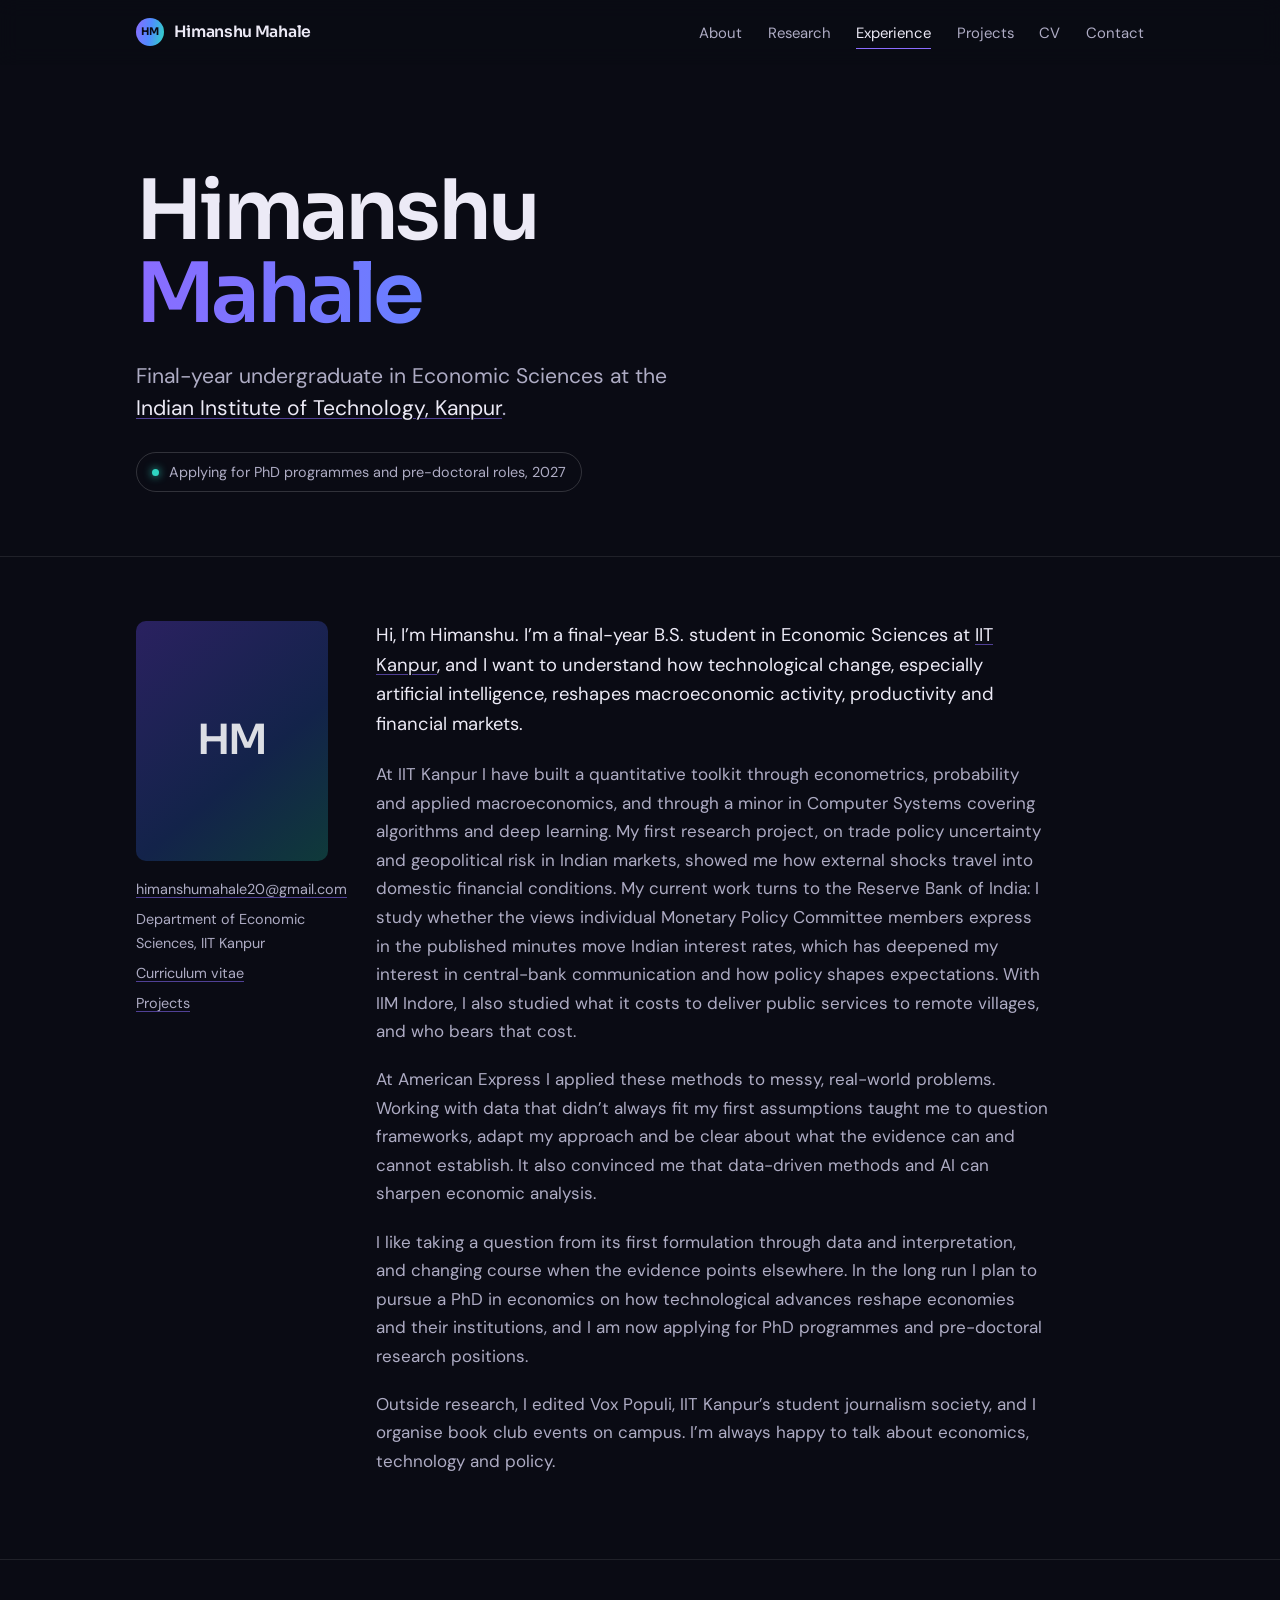
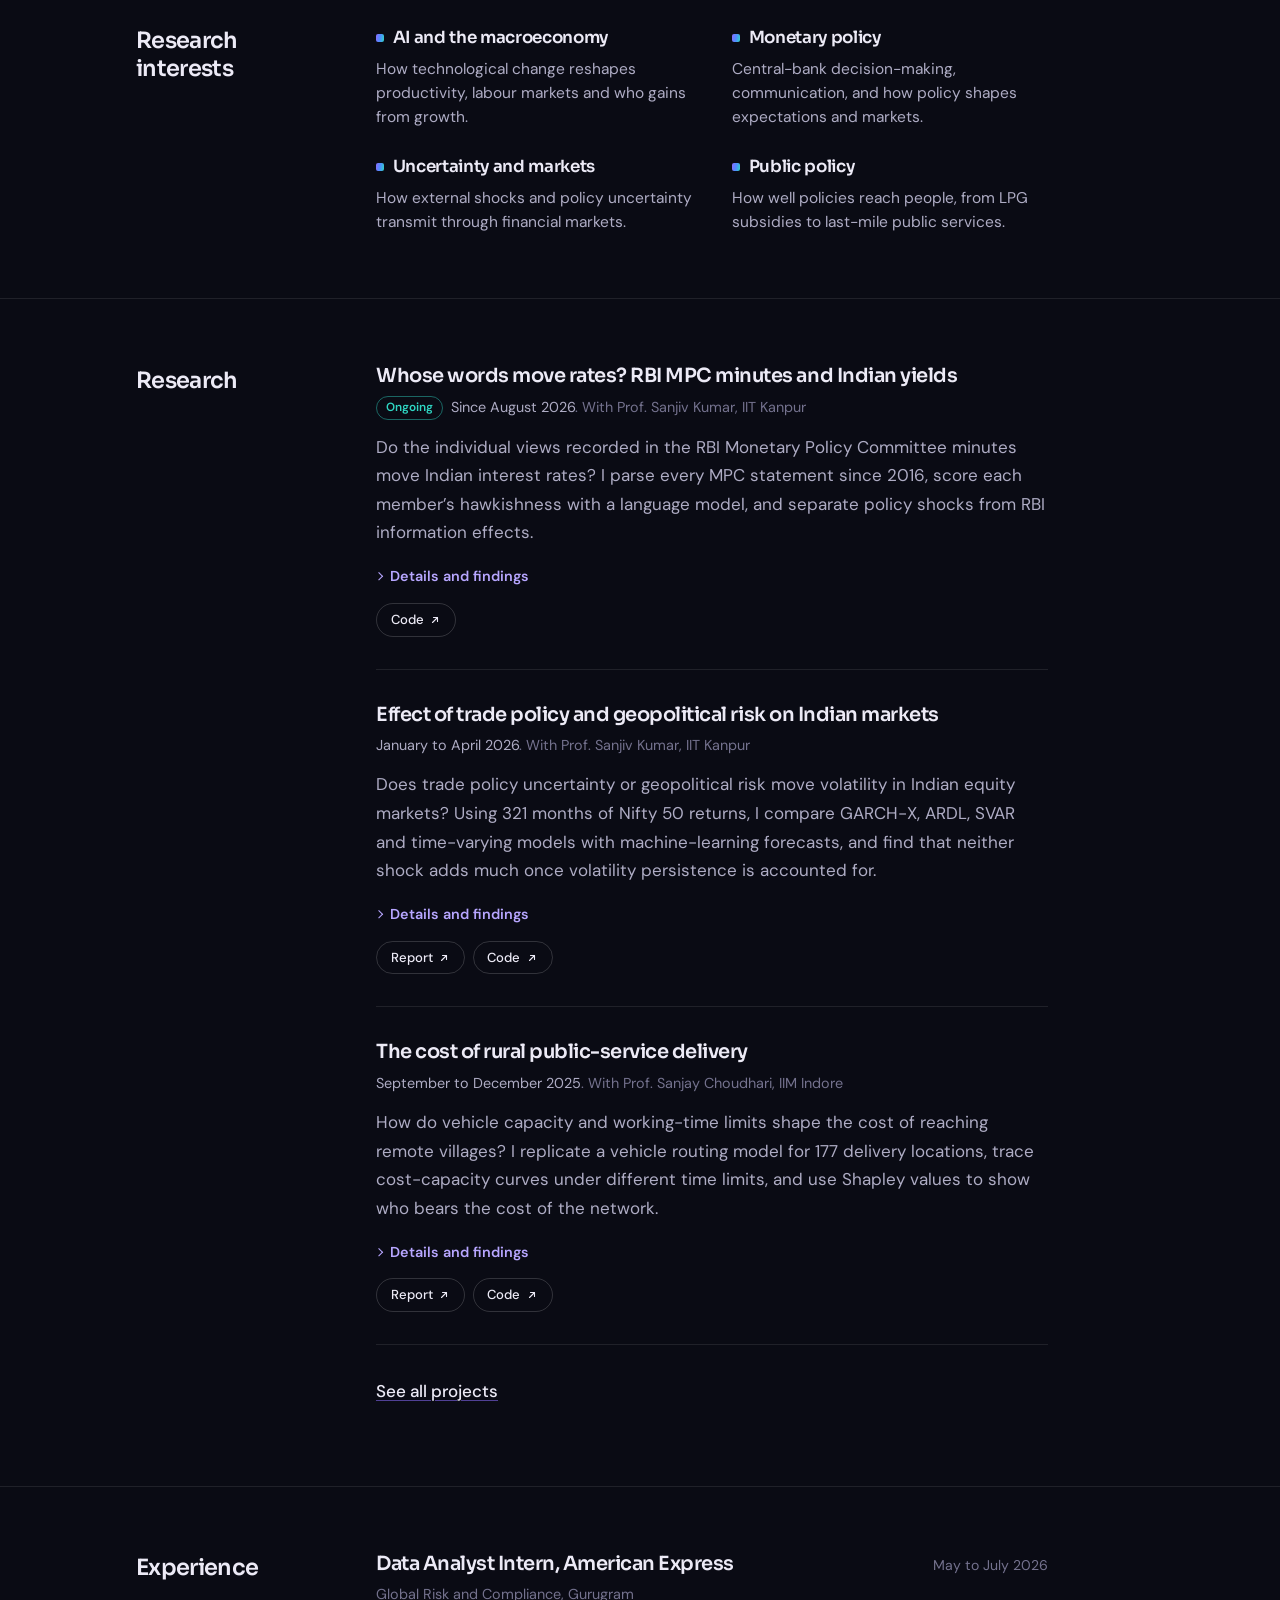
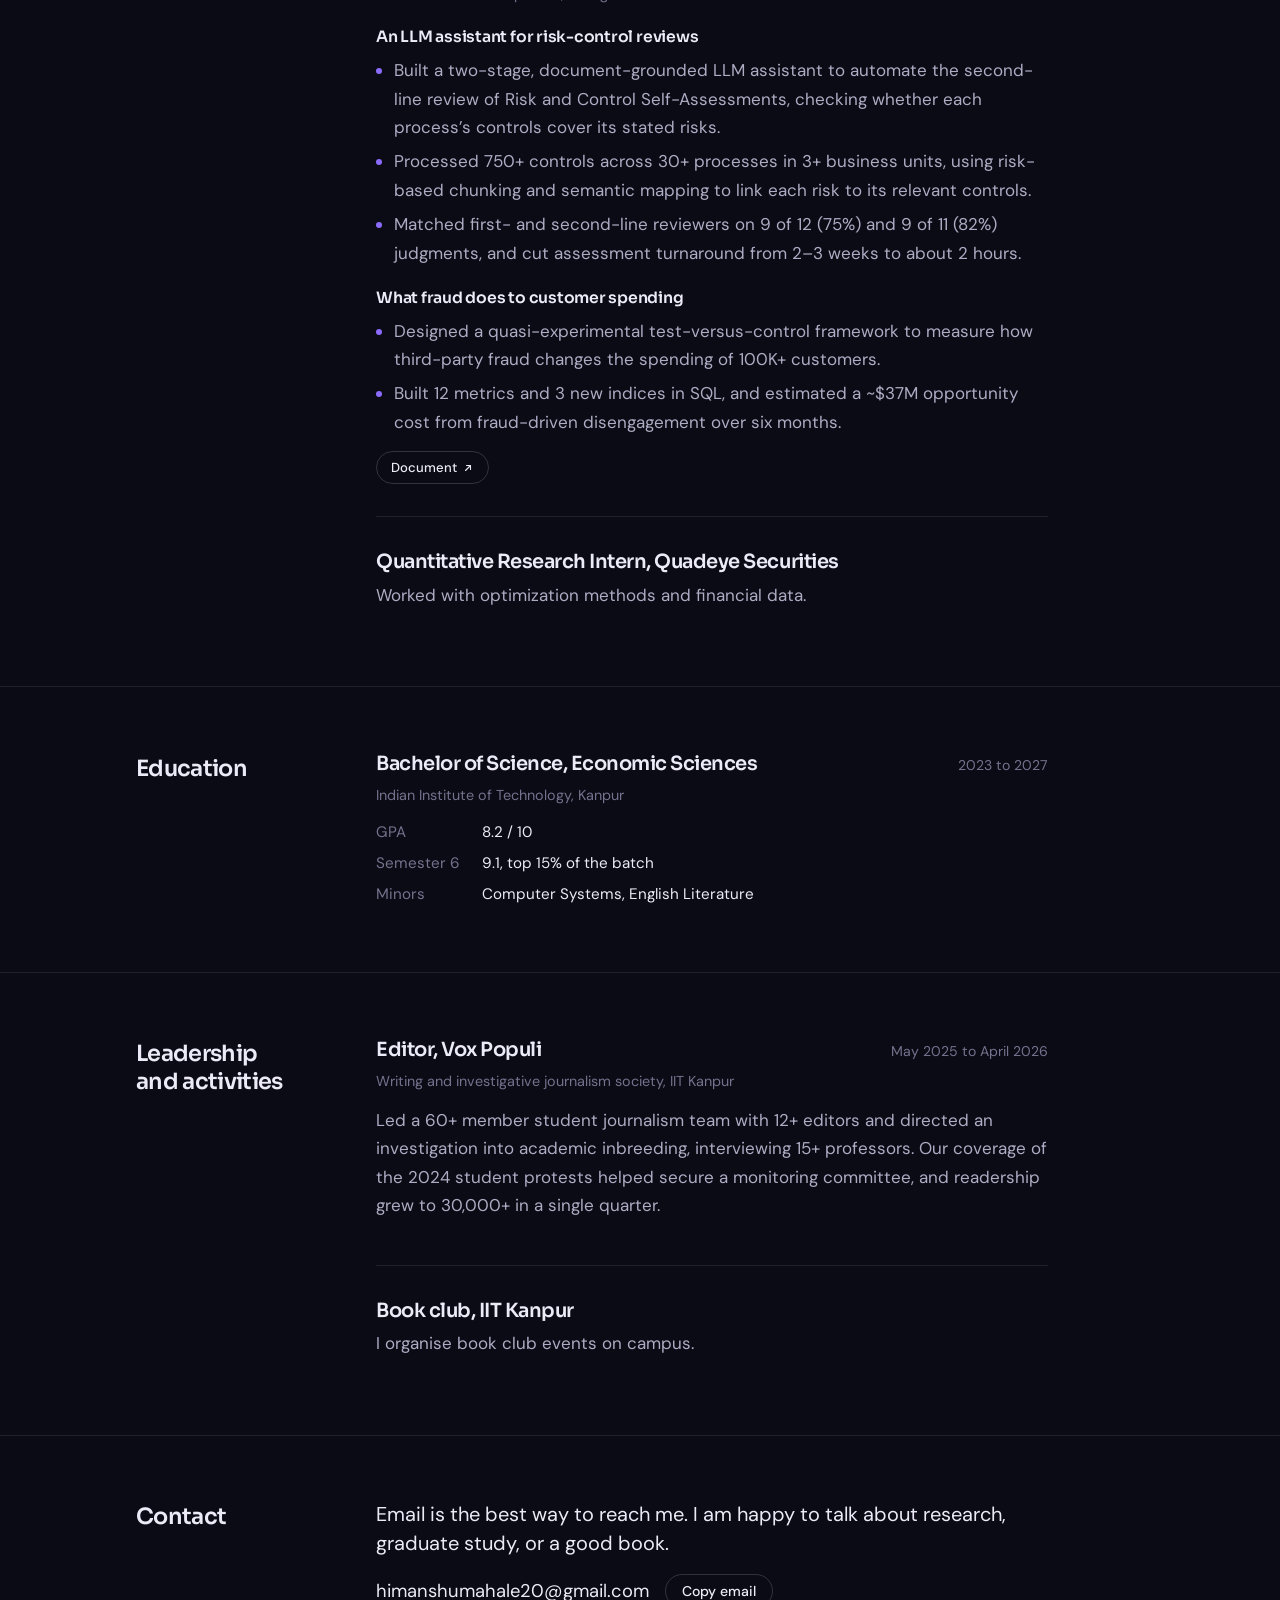
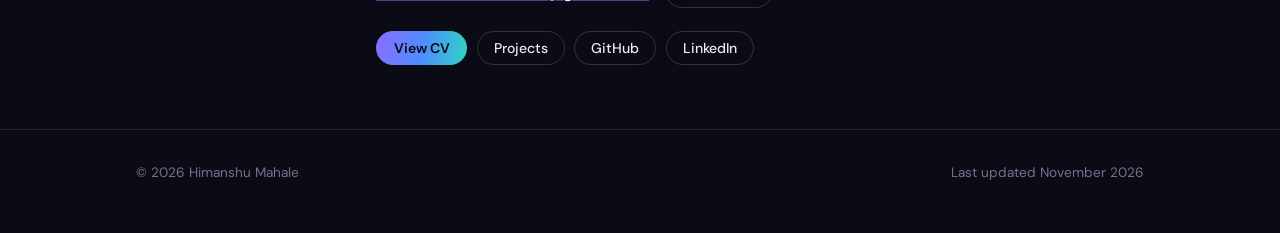
==== commit da949284: "Add files via upload" ====
--- a/index.html
+++ b/index.html
@@ -4,650 +4,277 @@
   <meta charset="utf-8">
   <meta name="viewport" content="width=device-width, initial-scale=1">
   <title>Himanshu Mahale | Economics, IIT Kanpur</title>
-  <meta name="description" content="Himanshu Mahale is a final-year BS Economics student at IIT Kanpur working on macroeconomics and development economics: monetary policy, inequality, poverty and public-service delivery.">
+  <meta name="description" content="Himanshu Mahale is a final-year Economic Sciences student at IIT Kanpur working on AI and the macroeconomy, monetary policy and financial markets.">
   <meta name="author" content="Himanshu Mahale">
-  <meta name="theme-color" content="#06070d">
+  <meta name="theme-color" content="#0a0b14">
   <meta property="og:type" content="website">
   <meta property="og:title" content="Himanshu Mahale | Economics, IIT Kanpur">
-  <meta property="og:description" content="Himanshu Mahale is a final-year BS Economics student at IIT Kanpur working on macroeconomics and development economics: monetary policy, inequality, poverty and public-service delivery.">
+  <meta property="og:description" content="Himanshu Mahale is a final-year Economic Sciences student at IIT Kanpur working on AI and the macroeconomy, monetary policy and financial markets.">
   <meta property="og:url" content="https://himdev20.github.io/">
   <meta name="twitter:card" content="summary">
   <link rel="icon" href="[data-uri]" type="image/svg+xml">
   <link rel="preconnect" href="https://fonts.googleapis.com">
   <link rel="preconnect" href="https://fonts.gstatic.com" crossorigin>
-  <link href="https://fonts.googleapis.com/css2?family=Sora:wght@300..700&family=DM+Sans:ital,opsz,wght@0,9..40,400..700;1,9..40,400..700&display=swap" rel="stylesheet">
-  <script>document.documentElement.classList.add("js");</script>
+  <link href="https://fonts.googleapis.com/css2?family=Sora:wght@400..700&family=DM+Sans:ital,opsz,wght@0,9..40,400..700;1,9..40,400..700&display=swap" rel="stylesheet">
   <!-- All styling for this page. Colours and fonts are the variables at the top. -->
   <style>
 /* ==========================================================================
-   Himanshu Mahale, personal site (dark edition)
-   Colours and fonts are the variables directly below.
+   Himanshu Mahale, personal academic site
+   Simple layout, dark theme. Colours and fonts are the variables below.
    ========================================================================== */
 :root {
-  --bg: #06070d;
-  --bg-2: #0b0d18;
-  --glass: rgba(255, 255, 255, 0.045);
-  --glass-strong: rgba(255, 255, 255, 0.07);
-  --stroke: rgba(255, 255, 255, 0.09);
-  --stroke-strong: rgba(255, 255, 255, 0.16);
+  --bg: #0a0b14;
+  --surface: #11131f;
+  --surface-2: #161927;
   --text: #eceaf6;
-  --text-2: #a7a5bd;
-  --text-3: #6f6d88;
+  --text-2: #aeacc4;
+  --text-3: #74728e;
+  --rule: rgba(255, 255, 255, 0.09);
+  --rule-strong: rgba(255, 255, 255, 0.16);
   --violet: #8b6cff;
+  --violet-soft: #b7a6ff;
+  --blue: #4f8cff;
   --teal: #2fd6c3;
-  --blue: #4f8cff;
-  --pink: #ff6fae;
-  --grad: linear-gradient(120deg, #8b6cff 0%, #4f8cff 50%, #2fd6c3 100%);
+  --grad: linear-gradient(100deg, #8b6cff 0%, #4f8cff 50%, #2fd6c3 100%);
 
   --display: "Sora", "Avenir Next", "Segoe UI", system-ui, sans-serif;
   --body: "DM Sans", "Avenir Next", "Segoe UI", system-ui, sans-serif;
 
-  --wrap: 72rem;
-  --r-xl: 28px;
-  --r-lg: 22px;
-  --r-md: 14px;
+  --measure: 42rem;
+  --wide: 68rem;
+  --gutter: clamp(1.25rem, 4vw, 2.5rem);
   color-scheme: dark;
 }
 
 *, *::before, *::after { box-sizing: border-box; }
-html { -webkit-text-size-adjust: 100%; scroll-padding-top: 6rem; background: var(--bg); }
+html { -webkit-text-size-adjust: 100%; scroll-padding-top: 5rem; background: var(--bg); }
 @media (prefers-reduced-motion: no-preference) { html { scroll-behavior: smooth; } }
 body {
-  margin: 0; min-height: 100vh; background: transparent; color: var(--text);
-  font-family: var(--body); font-size: 1.0625rem; line-height: 1.65;
-  -webkit-font-smoothing: antialiased; overflow-x: hidden;
-}
-::selection { background: rgba(139, 108, 255, .45); color: #fff; }
+  margin: 0; background: var(--bg); color: var(--text);
+  font-family: var(--body); font-size: 1.0625rem; line-height: 1.68;
+  -webkit-font-smoothing: antialiased;
+}
+::selection { background: rgba(139, 108, 255, .4); color: #fff; }
 img { max-width: 100%; display: block; }
-a { color: inherit; }
-:focus-visible { outline: 2px solid var(--teal); outline-offset: 3px; border-radius: 6px; }
-h1, h2, h3 { font-family: var(--display); margin: 0; font-weight: 600; letter-spacing: -0.03em; text-wrap: balance; }
-p { margin: 0; }
-
-.skip-link { position: absolute; left: 1rem; top: -4rem; z-index: 300; background: #fff; color: #000; padding: .55rem 1rem; border-radius: 10px; font-weight: 600; }
+h1, h2, h3, h4 { font-family: var(--display); font-weight: 600; letter-spacing: -0.025em; margin: 0; text-wrap: balance; }
+
+a { color: inherit; text-decoration: underline; text-decoration-color: rgba(139, 108, 255, .55); text-decoration-thickness: 1px; text-underline-offset: 3px; }
+a:hover { color: var(--violet-soft); text-decoration-color: var(--violet-soft); }
+:focus-visible { outline: 2px solid var(--teal); outline-offset: 3px; border-radius: 4px; }
+
+.skip-link { position: absolute; left: 1rem; top: -4rem; z-index: 100; background: #fff; color: #000; padding: .5rem .9rem; border-radius: 8px; font-weight: 600; }
 .skip-link:focus { top: 1rem; }
-
-/* ---------- Ambient background: glows, grid and grain ---------- */
-.ambient { position: fixed; inset: 0; z-index: -1; overflow: hidden; pointer-events: none; }
-.blob { position: absolute; border-radius: 50%; filter: blur(90px); opacity: .55; will-change: transform; }
-.blob.b1 { width: 46vw; height: 46vw; left: -10vw; top: -14vw; background: radial-gradient(circle, #6d4dff 0%, transparent 65%); }
-.blob.b2 { width: 40vw; height: 40vw; right: -12vw; top: 8vh; background: radial-gradient(circle, #1fb9a9 0%, transparent 65%); opacity: .42; }
-.blob.b3 { width: 34vw; height: 34vw; left: 30vw; top: 55vh; background: radial-gradient(circle, #3466ff 0%, transparent 65%); opacity: .3; }
-@media (prefers-reduced-motion: no-preference) {
-  .blob.b1 { animation: drift1 26s ease-in-out infinite alternate; }
-  .blob.b2 { animation: drift2 30s ease-in-out infinite alternate; }
-  .blob.b3 { animation: drift3 34s ease-in-out infinite alternate; }
-  @keyframes drift1 { to { transform: translate(14vw, 10vh) scale(1.15); } }
-  @keyframes drift2 { to { transform: translate(-12vw, 18vh) scale(.9); } }
-  @keyframes drift3 { to { transform: translate(-18vw, -20vh) scale(1.2); } }
-}
-.grid-lines {
-  position: absolute; inset: 0;
-  background-image: linear-gradient(rgba(255,255,255,.035) 1px, transparent 1px), linear-gradient(90deg, rgba(255,255,255,.035) 1px, transparent 1px);
-  background-size: 72px 72px;
-  mask-image: radial-gradient(ellipse 80% 60% at 50% 0%, #000 30%, transparent 75%);
-  -webkit-mask-image: radial-gradient(ellipse 80% 60% at 50% 0%, #000 30%, transparent 75%);
-}
-.grain {
-  position: absolute; inset: -50%; opacity: .05; mix-blend-mode: overlay;
-  background-image: url("data:image/svg+xml;utf8,<svg xmlns='http://www.w3.org/2000/svg' width='160' height='160'><filter id='n'><feTurbulence type='fractalNoise' baseFrequency='.9' numOctaves='3' stitchTiles='stitch'/></filter><rect width='100%' height='100%' filter='url(%23n)'/></svg>");
-}
-
-.wrap { width: 100%; max-width: var(--wrap); margin: 0 auto; padding: 0 clamp(1.25rem, 4vw, 2.5rem); }
-
-/* ---------- Floating glass navigation ---------- */
-.nav {
-  position: fixed; top: 1rem; left: 50%; transform: translateX(-50%); z-index: 100;
-  width: min(calc(100% - 2rem), 60rem);
-  display: flex; align-items: center; justify-content: space-between; gap: 1rem;
-  padding: .55rem .6rem .55rem 1.1rem; border-radius: 999px;
-  background: rgba(14, 15, 28, .55); border: 1px solid var(--stroke);
-  backdrop-filter: blur(18px) saturate(1.4); -webkit-backdrop-filter: blur(18px) saturate(1.4);
-  box-shadow: 0 10px 40px rgba(0,0,0,.35);
-}
-.brand { display: flex; align-items: center; gap: .65rem; text-decoration: none; font-family: var(--display); font-weight: 600; font-size: .98rem; letter-spacing: -.02em; }
-.mono {
-  width: 32px; height: 32px; border-radius: 50%; display: grid; place-items: center;
-  background: var(--grad); color: #0a0a14; font-size: .72rem; font-weight: 700; letter-spacing: 0;
-  box-shadow: 0 0 20px rgba(139,108,255,.5);
-}
-.nav-links { display: flex; align-items: center; gap: .15rem; list-style: none; margin: 0; padding: 0; }
-.nav-links a {
-  display: block; padding: .5rem .85rem; border-radius: 999px; text-decoration: none;
-  font-size: .9rem; font-weight: 500; color: var(--text-2); transition: color .2s ease, background .2s ease;
-}
-.nav-links a:hover { color: var(--text); background: rgba(255,255,255,.06); }
-.nav-links a.active, .nav-links a[aria-current="page"] { color: var(--text); background: rgba(255,255,255,.09); }
-.nav-cta {
-  text-decoration: none; font-size: .88rem; font-weight: 600; color: #0a0a14;
-  background: #fff; padding: .55rem 1.05rem; border-radius: 999px; white-space: nowrap;
-  transition: transform .2s ease, box-shadow .2s ease;
-}
-.nav-cta:hover { box-shadow: 0 0 0 4px rgba(255,255,255,.12), 0 0 30px rgba(139,108,255,.45); }
-.menu-btn { display: none; }
-
-/* ---------- Buttons ---------- */
-.btn {
-  position: relative; display: inline-flex; align-items: center; gap: .55rem;
-  font: 600 .94rem var(--body); text-decoration: none; color: var(--text); cursor: pointer;
-  padding: .85rem 1.35rem; border-radius: 999px;
-  background: var(--glass); border: 1px solid var(--stroke-strong);
-  transition: background .2s ease, border-color .2s ease, transform .2s ease, box-shadow .2s ease;
-}
-.btn:hover { background: var(--glass-strong); border-color: rgba(255,255,255,.28); }
-.btn svg { width: 16px; height: 16px; }
-.btn.primary {
-  color: #0a0a14; border: 0; background: var(--grad);
-  box-shadow: 0 8px 30px rgba(110, 90, 255, .35), inset 0 1px 0 rgba(255,255,255,.35);
-}
-.btn.primary:hover { box-shadow: 0 10px 44px rgba(110, 90, 255, .55), inset 0 1px 0 rgba(255,255,255,.35); transform: translateY(-1px); }
-.btn.sm { padding: .5rem .95rem; font-size: .85rem; }
-.btn.sm svg { width: 13px; height: 13px; }
+.visually-hidden { position: absolute !important; width: 1px; height: 1px; overflow: hidden; clip: rect(0 0 0 0); white-space: nowrap; margin: -1px; padding: 0; border: 0; }
+
+.wrap { max-width: var(--wide); margin: 0 auto; padding: 0 var(--gutter); }
+
+/* ---------- Navigation ---------- */
+.site-nav {
+  position: sticky; top: 0; z-index: 50;
+  background: rgba(10, 11, 20, .82);
+  backdrop-filter: blur(10px); -webkit-backdrop-filter: blur(10px);
+  border-bottom: 1px solid transparent; transition: border-color .2s ease;
+}
+.site-nav.scrolled { border-bottom-color: var(--rule); }
+.site-nav .wrap { display: flex; align-items: center; justify-content: space-between; height: 4rem; gap: 1rem; }
+.brand { display: flex; align-items: center; gap: .6rem; font-family: var(--display); font-weight: 600; font-size: .98rem; text-decoration: none; letter-spacing: -.02em; }
+.brand:hover { color: var(--text); }
+.brand .mono { width: 28px; height: 28px; border-radius: 50%; background: var(--grad); color: #0a0a14; display: grid; place-items: center; font-size: .66rem; font-weight: 700; letter-spacing: 0; }
+.nav-links { display: flex; align-items: center; gap: 1.6rem; list-style: none; margin: 0; padding: 0; }
+.nav-links a { font-size: .93rem; color: var(--text-2); text-decoration: none; padding: .3rem 0; border-bottom: 1.5px solid transparent; }
+.nav-links a:hover, .nav-links a.active, .nav-links a[aria-current="page"] { color: var(--text); border-bottom-color: var(--violet); }
+.menu-toggle { display: none; background: none; border: 1px solid var(--rule-strong); color: var(--text); width: 2.3rem; height: 2.3rem; border-radius: 50%; cursor: pointer; place-items: center; }
+.menu-toggle svg { width: 1.05rem; height: 1.05rem; }
+@media (max-width: 780px) {
+  .menu-toggle { display: inline-grid; }
+  .nav-links { position: absolute; top: 4rem; left: 0; right: 0; flex-direction: column; align-items: stretch; gap: 0; background: var(--bg); border-bottom: 1px solid var(--rule); padding: .4rem var(--gutter) 1rem; display: none; }
+  .nav-links.open { display: flex; }
+  .nav-links a { display: block; padding: .75rem 0; font-size: 1rem; border-bottom: 1px solid var(--rule); }
+  .nav-links li:last-child a { border-bottom: 0; }
+}
 
 /* ---------- Hero ---------- */
-.hero { min-height: 100svh; display: flex; align-items: center; padding: 8rem 0 5rem; position: relative; }
-.hero .wrap { position: relative; }
-.chip {
-  display: inline-flex; align-items: center; gap: .6rem;
-  padding: .42rem .95rem .42rem .55rem; border-radius: 999px;
-  background: var(--glass); border: 1px solid var(--stroke);
-  font-size: .86rem; font-weight: 500; color: var(--text-2);
-  backdrop-filter: blur(10px); -webkit-backdrop-filter: blur(10px);
-}
-.pulse { position: relative; width: 22px; height: 22px; display: grid; place-items: center; }
-.pulse::before { content: ""; width: 8px; height: 8px; border-radius: 50%; background: var(--teal); box-shadow: 0 0 12px var(--teal); }
-.pulse::after { content: ""; position: absolute; inset: 3px; border-radius: 50%; border: 1px solid var(--teal); opacity: .6; }
-@media (prefers-reduced-motion: no-preference) {
-  .pulse::after { animation: ping 2.2s cubic-bezier(0,0,.2,1) infinite; }
-  @keyframes ping { 0% { transform: scale(.6); opacity: .8; } 100% { transform: scale(1.7); opacity: 0; } }
-}
-.hero h1 {
-  margin: 1.6rem 0 1.4rem;
-  font-size: clamp(3.2rem, 7.2vw, 6.6rem); line-height: .94; padding-bottom: .06em; letter-spacing: -.055em; font-weight: 600;
-  background: linear-gradient(180deg, #ffffff 30%, rgba(255,255,255,.55) 100%);
-  -webkit-background-clip: text; background-clip: text; color: transparent;
-}
-.hero h1 .line2 { display: block; background: linear-gradient(100deg, #b7a6ff 0%, #7fb0ff 45%, #6ef0df 100%); -webkit-background-clip: text; background-clip: text; color: transparent; }
-.hero .sub { font-size: clamp(1.1rem, 2vw, 1.35rem); line-height: 1.55; color: var(--text-2); max-width: 38rem; }
-.hero .sub strong { color: var(--text); font-weight: 500; }
-.hero-actions { display: flex; flex-wrap: wrap; gap: .75rem; margin-top: 2.4rem; }
-.hero-meta { display: flex; flex-wrap: wrap; gap: 1.6rem; margin-top: 3.5rem; font-size: .9rem; color: var(--text-3); }
-.hero-meta a { color: var(--text-2); text-decoration: none; display: inline-flex; align-items: center; gap: .45rem; transition: color .2s ease; }
-.hero-meta a:hover { color: var(--text); }
-.hero-meta svg { width: 16px; height: 16px; }
-
-.scroll-hint { position: absolute; left: 50%; bottom: 1.8rem; transform: translateX(-50%); width: 26px; height: 42px; border-radius: 14px; border: 1.5px solid var(--stroke-strong); }
-.scroll-hint::after { content: ""; position: absolute; left: 50%; top: 8px; width: 3px; height: 8px; margin-left: -1.5px; border-radius: 2px; background: var(--text-2); }
-@media (prefers-reduced-motion: no-preference) {
-  .scroll-hint::after { animation: wheel 1.8s ease-in-out infinite; }
-  @keyframes wheel { 0% { opacity: 0; transform: translateY(0); } 30% { opacity: 1; } 100% { opacity: 0; transform: translateY(12px); } }
-}
-
-/* ---------- Sections ---------- */
-.section { padding: clamp(4.5rem, 10vw, 8rem) 0; position: relative; }
-.eyebrow-row { display: flex; align-items: end; justify-content: space-between; gap: 1.5rem; flex-wrap: wrap; margin-bottom: 2.6rem; }
-.section h2 { font-size: clamp(2.1rem, 4.6vw, 3.4rem); line-height: 1.02; letter-spacing: -.045em; }
-.section h2 .soft { color: var(--text-3); }
-.section-intro { color: var(--text-2); max-width: 30rem; font-size: 1.02rem; }
-
-/* ---------- Glass panels with cursor spotlight ---------- */
-.glass {
-  position: relative; isolation: isolate; overflow: hidden;
-  background: linear-gradient(180deg, rgba(255,255,255,.06), rgba(255,255,255,.025));
-  border: 1px solid var(--stroke); border-radius: var(--r-xl);
-  backdrop-filter: blur(14px); -webkit-backdrop-filter: blur(14px);
-  transition: border-color .3s ease, transform .3s ease;
-}
-.glass::before {
-  content: ""; position: absolute; inset: 0; z-index: -1; opacity: 0; transition: opacity .35s ease;
-  background: radial-gradient(420px circle at var(--mx, 50%) var(--my, 50%), rgba(139,108,255,.16), transparent 60%);
-}
-.glass:hover { border-color: var(--stroke-strong); }
-.glass:hover::before { opacity: 1; }
-
-/* ---------- Bento ---------- */
-.bento { display: grid; grid-template-columns: repeat(6, 1fr); grid-auto-rows: minmax(11rem, auto); gap: 1rem; }
-.tile { padding: 1.6rem 1.7rem; display: flex; flex-direction: column; }
-.tile .k { font-size: .82rem; font-weight: 500; color: var(--text-3); display: flex; align-items: center; gap: .5rem; }
-.tile .k svg { width: 16px; height: 16px; color: var(--text-2); }
-.tile .big { font-family: var(--display); font-weight: 600; letter-spacing: -.05em; line-height: 1; font-size: clamp(2.8rem, 5vw, 3.8rem); margin-top: auto; padding-top: 1.2rem; }
-.tile .big small { font-size: .38em; color: var(--text-3); letter-spacing: -.01em; font-weight: 500; margin-left: .15em; }
-.tile .note { color: var(--text-2); font-size: .92rem; margin-top: .45rem; line-height: 1.45; }
-.t-now { grid-column: span 4; grid-row: span 2; padding: 2rem; }
-.t-now .badge { align-self: flex-start; }
-.t-now h3 { font-size: clamp(1.5rem, 2.8vw, 2.2rem); line-height: 1.12; letter-spacing: -.04em; margin: 1.3rem 0 .9rem; max-width: 22ch; }
-.t-now p { color: var(--text-2); max-width: 36rem; }
-.t-now .foot { margin-top: auto; padding-top: 1.6rem; display: flex; flex-wrap: wrap; gap: .5rem; align-items: center; }
-.t-now::after {
-  content: ""; position: absolute; right: -80px; bottom: -120px; width: 340px; height: 340px; z-index: -1; border-radius: 50%;
-  background: radial-gradient(circle, rgba(47,214,195,.28), transparent 65%); filter: blur(10px);
-}
-.t-gpa, .t-jee { grid-column: span 2; }
-.t-amex { grid-column: span 3; }
-.t-amex .big { font-size: clamp(2.2rem, 4vw, 3rem); }
-.t-int { grid-column: span 3; }
-.t-int .tags { margin-top: auto; padding-top: 1.2rem; }
-.badge {
-  display: inline-flex; align-items: center; gap: .45rem; font-size: .78rem; font-weight: 600;
-  padding: .32rem .75rem; border-radius: 999px; border: 1px solid var(--stroke-strong); color: var(--text-2); background: rgba(255,255,255,.03);
-}
-.badge.live { color: #c9fff7; border-color: rgba(47,214,195,.45); background: rgba(47,214,195,.1); }
-.badge.live::before { content: ""; width: 6px; height: 6px; border-radius: 50%; background: var(--teal); box-shadow: 0 0 10px var(--teal); }
-.tags { display: flex; flex-wrap: wrap; gap: .45rem; }
-.tag { font-size: .85rem; font-weight: 500; padding: .38rem .8rem; border-radius: 999px; background: rgba(255,255,255,.05); border: 1px solid var(--stroke); color: var(--text); }
-
-/* ---------- About ---------- */
-.about-grid { display: grid; grid-template-columns: minmax(0, 1.25fr) minmax(0, 1fr); gap: clamp(2rem, 5vw, 4.5rem); align-items: start; }
-.about-text p { color: var(--text-2); margin-bottom: 1.15rem; }
-.about-text p.lead { color: var(--text); font-size: clamp(1.25rem, 2.2vw, 1.5rem); line-height: 1.45; letter-spacing: -.015em; font-family: var(--display); font-weight: 400; margin-bottom: 1.6rem; }
-.about-text a { text-decoration-color: rgba(139,108,255,.7); text-underline-offset: 3px; }
-.interests { display: grid; gap: .8rem; position: sticky; top: 7rem; }
-.interest { padding: 1.25rem 1.35rem; border-radius: var(--r-lg); display: grid; grid-template-columns: auto 1fr; gap: 1rem; align-items: start; }
-.ico { width: 42px; height: 42px; border-radius: 12px; display: grid; place-items: center; background: rgba(255,255,255,.05); border: 1px solid var(--stroke); }
-.ico svg { width: 20px; height: 20px; }
-.interest:nth-child(1) .ico { color: #6ef0df; }
-.interest:nth-child(2) .ico { color: #b7a6ff; }
-.interest:nth-child(3) .ico { color: #ff9cc8; }
-.interest:nth-child(4) .ico { color: #8fb6ff; }
-.interest h3 { font-size: 1.02rem; letter-spacing: -.02em; margin-bottom: .2rem; }
-.interest p { color: var(--text-2); font-size: .93rem; line-height: 1.5; }
-
-/* ---------- Research ---------- */
-.papers { display: grid; gap: 1.1rem; }
-.paper { padding: clamp(1.6rem, 3.5vw, 2.4rem); display: grid; grid-template-columns: minmax(0, 1fr) auto; gap: .4rem 2rem; }
-.paper.ongoing { border: 1px solid transparent; background: linear-gradient(180deg, rgba(20,18,40,.92), rgba(12,13,26,.92)) padding-box, var(--grad) border-box; }
-.paper-meta { grid-column: 1 / -1; display: flex; flex-wrap: wrap; align-items: center; gap: .6rem .9rem; font-size: .86rem; color: var(--text-3); margin-bottom: .6rem; }
-.paper h3 { font-size: clamp(1.35rem, 2.6vw, 1.85rem); line-height: 1.15; letter-spacing: -.035em; }
-.paper .who { color: var(--text-3); font-size: .92rem; margin-top: .5rem; }
-.paper .summary { grid-column: 1 / -1; color: var(--text-2); margin-top: 1rem; max-width: 50rem; }
-.paper .links { grid-column: 2; grid-row: 2; display: flex; gap: .5rem; align-self: start; }
-.paper details { grid-column: 1 / -1; margin-top: 1.3rem; border-top: 1px solid var(--stroke); }
-.paper summary {
-  list-style: none; cursor: pointer; display: flex; align-items: center; justify-content: space-between;
-  padding-top: 1.1rem; font-weight: 600; font-size: .92rem; color: var(--text);
-}
-.paper summary::-webkit-details-marker { display: none; }
-.paper summary .plus { width: 30px; height: 30px; border-radius: 50%; border: 1px solid var(--stroke-strong); display: grid; place-items: center; transition: transform .25s ease, background .25s ease; }
-.paper summary:hover .plus { background: rgba(255,255,255,.07); }
-.paper details[open] summary .plus { transform: rotate(45deg); }
-.findings { list-style: none; margin: 1.2rem 0 0; padding: 0; display: grid; grid-template-columns: 1fr 1fr; gap: .8rem; }
-.findings li { padding: 1rem 1.1rem; border-radius: var(--r-md); background: rgba(255,255,255,.035); border: 1px solid var(--stroke); color: var(--text-2); font-size: .93rem; line-height: 1.55; }
-.findings li b { display: block; color: var(--text); font-family: var(--display); font-weight: 600; font-size: .9rem; letter-spacing: -.01em; margin-bottom: .25rem; }
-
-/* ---------- Timeline ---------- */
-.tabs { display: inline-flex; flex-wrap: wrap; gap: .25rem; padding: .3rem; border-radius: 999px; background: var(--glass); border: 1px solid var(--stroke); }
-.tabs button {
-  font: 600 .88rem var(--body); color: var(--text-2); background: transparent; border: 0; cursor: pointer;
-  padding: .55rem 1rem; border-radius: 999px; transition: color .2s ease, background .2s ease;
-}
-.tabs button:hover { color: var(--text); }
-.tabs button[aria-pressed="true"] { color: #0a0a14; background: #fff; }
-.tabs .count { opacity: .55; margin-left: .3rem; font-weight: 500; }
-
-.tl { list-style: none; margin: 0; padding: 0; position: relative; display: grid; gap: 1rem; }
-.tl-item { display: grid; grid-template-columns: 11rem 1fr; gap: 1.5rem; align-items: start; }
-.tl-item[hidden] { display: none; }
-.tl-when { padding-top: 1.7rem; font-size: .88rem; font-weight: 500; color: var(--text-3); text-align: right; }
-.tl-card { padding: 1.6rem 1.8rem; border-radius: var(--r-lg); }
-.tl-kind { display: inline-flex; align-items: center; gap: .45rem; font-size: .78rem; font-weight: 600; color: var(--text-2); }
-.tl-kind::before { content: ""; width: 8px; height: 8px; border-radius: 50%; background: var(--text-3); }
-.tl-item[data-kind="work"] .tl-kind::before { background: var(--teal); box-shadow: 0 0 10px var(--teal); }
-.tl-item[data-kind="project"] .tl-kind::before { background: var(--violet); box-shadow: 0 0 10px var(--violet); }
-.tl-item[data-kind="leadership"] .tl-kind::before { background: var(--pink); box-shadow: 0 0 10px var(--pink); }
-.tl-card h3 { font-size: 1.3rem; line-height: 1.2; letter-spacing: -.03em; margin: .6rem 0 .25rem; }
-.tl-org { color: var(--text-3); font-size: .92rem; margin-bottom: .8rem; }
-.tl-card > p { color: var(--text-2); font-size: .97rem; }
-.tl-card ul { margin: .3rem 0 0; padding: 0; list-style: none; display: grid; gap: .55rem; }
-.tl-card li { position: relative; padding-left: 1.2rem; color: var(--text-2); font-size: .96rem; line-height: 1.55; }
-.tl-card li::before { content: ""; position: absolute; left: 0; top: .65em; width: 6px; height: 6px; border-radius: 50%; background: var(--grad); }
-.tl-card .links { margin-top: 1.1rem; display: flex; gap: .5rem; flex-wrap: wrap; }
-
-/* ---------- Education ---------- */
-.edu { display: grid; grid-template-columns: repeat(6, 1fr); gap: 1rem; }
-.edu-main { grid-column: span 4; padding: 2rem; }
-.edu-main .inst { font-size: clamp(1.4rem, 2.6vw, 1.9rem); line-height: 1.15; letter-spacing: -.035em; margin: 1.1rem 0 .4rem; }
-.edu-main .deg { color: var(--text-2); }
-.edu-stats { display: grid; grid-template-columns: repeat(3, auto); justify-content: start; gap: 1rem 2.8rem; margin-top: 2rem; padding-top: 1.6rem; border-top: 1px solid var(--stroke); }
-.edu-stats dt { font-size: .82rem; color: var(--text-3); }
-.edu-stats dd { margin: .2rem 0 0; font-family: var(--display); font-weight: 600; font-size: 1.15rem; letter-spacing: -.02em; }
-.edu-side { grid-column: span 2; display: grid; gap: 1rem; }
-.edu-side .tile { padding: 1.4rem 1.5rem; min-height: 0; }
-.edu-side h3 { font-size: 1rem; letter-spacing: -.02em; margin-top: .6rem; }
-.edu-side .note { margin-top: .25rem; }
-.honours { grid-column: 1 / -1; display: grid; grid-template-columns: repeat(3, 1fr); gap: 1rem; }
-.honour { padding: 1.5rem 1.6rem; }
-.honour .big { font-family: var(--display); font-weight: 600; font-size: clamp(1.9rem, 3.6vw, 2.6rem); letter-spacing: -.05em; line-height: 1; background: var(--grad); -webkit-background-clip: text; background-clip: text; color: transparent; }
-.honour p { color: var(--text-2); font-size: .93rem; margin-top: .6rem; }
-
-/* ---------- Skills ---------- */
-.skills { display: grid; grid-template-columns: repeat(3, 1fr); gap: 1rem; }
-.skill { padding: 1.6rem 1.7rem; }
-.skill h3 { font-size: 1.05rem; letter-spacing: -.02em; margin-bottom: 1rem; }
-.skill.wide { grid-column: span 3; display: grid; grid-template-columns: 12rem 1fr; gap: 1.5rem; }
-.skill.wide h3 { margin: 0; padding-top: .35rem; }
-.course-groups { display: grid; gap: 1.1rem; }
-.course-groups h4 { margin: 0 0 .55rem; font-size: .82rem; font-weight: 600; color: var(--text-3); }
-
-/* Marquee of interests */
-.marquee { overflow: hidden; border-block: 1px solid var(--stroke); padding: 1.3rem 0; mask-image: linear-gradient(90deg, transparent, #000 10%, #000 90%, transparent); -webkit-mask-image: linear-gradient(90deg, transparent, #000 10%, #000 90%, transparent); }
-.marquee-track { display: flex; gap: 3rem; width: max-content; }
-.marquee span { font-family: var(--display); font-size: clamp(1.4rem, 3vw, 2.2rem); font-weight: 500; letter-spacing: -.04em; color: var(--text-3); white-space: nowrap; display: inline-flex; align-items: center; gap: 3rem; }
-.marquee span::after { content: ""; width: 10px; height: 10px; border-radius: 50%; background: var(--grad); }
-@media (prefers-reduced-motion: no-preference) {
-  .marquee-track { animation: marquee 40s linear infinite; }
-  @keyframes marquee { to { transform: translateX(-50%); } }
-}
-
-/* ---------- Contact ---------- */
-.contact { padding: clamp(2.5rem, 6vw, 5rem); border-radius: 36px; text-align: center; }
-.contact::after {
-  content: ""; position: absolute; left: 50%; top: -60%; width: 70%; height: 120%; transform: translateX(-50%); z-index: -1;
-  background: radial-gradient(ellipse at center, rgba(139,108,255,.35), transparent 60%); filter: blur(20px);
-}
-.contact h2 { font-size: clamp(2.4rem, 6vw, 4.6rem); line-height: .98; letter-spacing: -.055em; max-width: 14ch; margin: 1.3rem auto 1.2rem; }
-.contact p { color: var(--text-2); max-width: 32rem; margin: 0 auto; }
-.mail { display: inline-block; margin-top: 2.2rem; font-family: var(--display); font-size: clamp(1.1rem, 3vw, 1.8rem); font-weight: 500; letter-spacing: -.03em; text-decoration: none; background: var(--grad); -webkit-background-clip: text; background-clip: text; color: transparent; word-break: break-all; }
-.mail:hover { filter: brightness(1.2); }
-.contact .hero-actions { justify-content: center; margin-top: 2rem; }
-
-.foot { padding: 3rem 0 3.5rem; color: var(--text-3); font-size: .88rem; }
-.foot .wrap { display: flex; flex-wrap: wrap; justify-content: space-between; gap: .6rem 2rem; }
-.foot a { color: var(--text-2); text-decoration: none; }
-.foot a:hover { color: var(--text); }
-.foot-links { display: flex; gap: 1.4rem; }
-
-/* ---------- Reveal on scroll ---------- */
-@media (prefers-reduced-motion: no-preference) {
-  .js .reveal { opacity: 0; transform: translateY(26px); transition: opacity .8s cubic-bezier(.2,.7,.2,1), transform .8s cubic-bezier(.2,.7,.2,1); transition-delay: var(--d, 0s); }
-  .js .reveal.in { opacity: 1; transform: none; }
-  .js .hero .rise { opacity: 0; transform: translateY(22px); animation: rise .9s cubic-bezier(.2,.7,.2,1) forwards; animation-delay: var(--d, 0s); }
-  @keyframes rise { to { opacity: 1; transform: none; } }
-}
-
-/* ---------- CV page ---------- */
-.cv-page { padding: 8.5rem 0 3rem; }
-.cv-page .wrap { max-width: 58rem; }
-.cv-top { padding: clamp(1.8rem, 4vw, 2.6rem); margin-bottom: 1.2rem; display: flex; flex-wrap: wrap; justify-content: space-between; align-items: end; gap: 1.5rem; }
-.cv-top h1 { font-size: clamp(2.2rem, 5vw, 3.4rem); letter-spacing: -.05em; line-height: 1; }
-.cv-top p { color: var(--text-2); margin-top: .7rem; }
-.cv-top .contact-line a { color: var(--text-2); text-underline-offset: 3px; text-decoration-color: rgba(139,108,255,.6); }
-.cv-top .contact-line a:hover { color: var(--text); }
+.hero { padding: clamp(3.5rem, 9vw, 6.5rem) 0 clamp(2.5rem, 6vw, 4rem); }
+.hero h1 { font-size: clamp(2.8rem, 7vw, 5.2rem); line-height: 1; letter-spacing: -.045em; margin: 0 0 1.3rem; }
+.hero h1 span { display: block; }
+.hero h1 span + span { background: var(--grad); -webkit-background-clip: text; background-clip: text; color: transparent; padding-bottom: .06em; }
+.tagline { font-size: clamp(1.12rem, 2vw, 1.32rem); line-height: 1.5; color: var(--text-2); margin: 0 0 1.7rem; max-width: 36rem; }
+.tagline a { color: var(--text); }
+.status { display: inline-flex; align-items: center; gap: .6rem; font-size: .9rem; color: var(--text-2); border: 1px solid var(--rule-strong); padding: .45rem .95rem; border-radius: 999px; margin: 0; }
+.status::before { content: ""; width: 7px; height: 7px; border-radius: 50%; background: var(--teal); box-shadow: 0 0 8px var(--teal); flex: none; }
+
+/* ---------- Sections: heading in the margin, content in the column ---------- */
+.section { padding: clamp(2.6rem, 6vw, 4rem) 0; border-top: 1px solid var(--rule); }
+.section .wrap { display: grid; gap: 1rem 3rem; grid-template-columns: 12rem minmax(0, 1fr); }
+.section h2 { font-size: 1.4rem; line-height: 1.25; letter-spacing: -.03em; margin-top: .15rem; }
+.section-body { max-width: var(--measure); }
+.section-body > p { margin: 0 0 1rem; }
+@media (max-width: 780px) { .section .wrap { grid-template-columns: 1fr; } }
+
+/* About */
+.profile { font-size: .9rem; }
+.portrait { position: relative; aspect-ratio: 4 / 5; width: 100%; max-width: 12rem; border-radius: 10px; overflow: hidden; display: grid; place-items: center; margin-bottom: 1rem; background: linear-gradient(140deg, #2a2160, #13234a 60%, #0f3a3a); }
+.portrait .initials { font-family: var(--display); font-weight: 600; font-size: 2.6rem; letter-spacing: -.04em; color: rgba(255,255,255,.85); }
+.portrait img { position: absolute; inset: 0; width: 100%; height: 100%; object-fit: cover; }
+.profile ul { list-style: none; margin: 0; padding: 0; }
+.profile li { margin: .35rem 0; color: var(--text-2); }
+.about-text { max-width: var(--measure); }
+.about-text p { margin: 0 0 1.15em; color: var(--text-2); }
+.about-text p:first-child { color: var(--text); font-size: 1.15rem; line-height: 1.6; }
+@media (max-width: 780px) {
+  .profile { display: grid; grid-template-columns: 7.5rem 1fr; gap: 1.25rem; align-items: start; }
+  .portrait { margin: 0; }
+}
+
+/* Interests */
+.interests { margin: 0; display: grid; gap: 1.5rem 2.5rem; grid-template-columns: repeat(2, minmax(0, 1fr)); }
+.interests dt { font-family: var(--display); font-weight: 600; font-size: 1.05rem; letter-spacing: -.02em; margin-bottom: .3rem; display: flex; align-items: center; gap: .55rem; }
+.interests dt::before { content: ""; width: 8px; height: 8px; border-radius: 2px; background: var(--grad); flex: none; }
+.interests dd { margin: 0; color: var(--text-2); font-size: .97rem; line-height: 1.55; }
+@media (max-width: 560px) { .interests { grid-template-columns: 1fr; } }
+
+/* Entries */
+.entry { padding: 0 0 2rem; margin: 0 0 2rem; border-bottom: 1px solid var(--rule); }
+.entry:last-child { border-bottom: 0; margin-bottom: 0; padding-bottom: 0; }
+.entry h3 { font-size: 1.22rem; line-height: 1.3; margin: 0 0 .4rem; }
+.entry .meta { font-size: .9rem; color: var(--text-3); margin: 0 0 .8rem; }
+.entry .meta .when { color: var(--text-2); }
+.entry p { margin: 0 0 .8rem; color: var(--text-2); }
+.entry-head { display: flex; justify-content: space-between; align-items: baseline; gap: .3rem 1rem; flex-wrap: wrap; }
+.entry-head .when { font-size: .88rem; color: var(--text-3); white-space: nowrap; }
+.entry ul { margin: .3rem 0 .8rem; padding-left: 1.15rem; color: var(--text-2); }
+.entry li { margin: .35rem 0; }
+.entry li::marker { color: var(--violet); }
+.entry h4 { font-size: .98rem; margin: 1.1rem 0 .3rem; letter-spacing: -.015em; }
+.tag-ongoing { display: inline-block; font-size: .74rem; font-weight: 600; color: var(--teal); border: 1px solid rgba(47,214,195,.45); border-radius: 999px; padding: .08rem .55rem; margin-right: .5rem; vertical-align: .1em; }
+
+details { margin: .6rem 0 0; }
+summary { font-size: .9rem; font-weight: 600; color: var(--violet-soft); cursor: pointer; list-style: none; display: inline-flex; align-items: center; gap: .45rem; }
+summary::-webkit-details-marker { display: none; }
+summary::before { content: ""; width: .4rem; height: .4rem; border-right: 1.5px solid currentColor; border-bottom: 1.5px solid currentColor; transform: rotate(-45deg); transition: transform .15s ease; }
+details[open] summary::before { transform: rotate(45deg); }
+details > ul { margin: .8rem 0 0; padding: .1rem 0 .1rem 1.6rem; border-left: 2px solid rgba(139,108,255,.35); }
+
+.links { display: flex; flex-wrap: wrap; gap: .5rem; margin-top: .9rem; }
+.pill { font-size: .82rem; font-weight: 500; text-decoration: none; color: var(--text); border: 1px solid var(--rule-strong); border-radius: 999px; padding: .3rem .85rem; display: inline-flex; align-items: center; gap: .35rem; }
+.pill:hover { border-color: var(--violet); color: var(--violet-soft); }
+.pill svg { width: 12px; height: 12px; }
+
+/* Education facts */
+.facts { margin: .4rem 0 0; display: grid; grid-template-columns: auto 1fr; gap: .35rem 1.4rem; font-size: .95rem; }
+.facts dt { color: var(--text-3); }
+.facts dd { margin: 0; color: var(--text); }
+
+/* Contact */
+.contact-line { font-size: 1.25rem; line-height: 1.45; margin: 0 0 1.2rem; color: var(--text); }
+.email-row { display: flex; flex-wrap: wrap; align-items: center; gap: .75rem 1rem; margin-bottom: 1.4rem; }
+.email-row a { font-size: 1.15rem; }
+.btn { font: 500 .88rem var(--body); background: none; color: var(--text); cursor: pointer; border: 1px solid var(--rule-strong); border-radius: 999px; padding: .45rem 1rem; text-decoration: none; display: inline-flex; align-items: center; gap: .45rem; }
+.btn:hover { border-color: var(--violet); color: var(--violet-soft); }
+.btn.primary { background: var(--grad); border: 0; color: #0a0a14; font-weight: 600; padding: .5rem 1.1rem; }
+.btn.primary:hover { color: #0a0a14; filter: brightness(1.08); }
+.btn svg { width: 1rem; height: 1rem; }
+.socials { display: flex; flex-wrap: wrap; gap: .6rem; }
+
+/* Footer */
+.site-footer { border-top: 1px solid var(--rule); padding: 2rem 0 3rem; }
+.site-footer .wrap { display: flex; justify-content: space-between; flex-wrap: wrap; gap: .5rem 2rem; font-size: .85rem; color: var(--text-3); }
+.site-footer p { margin: 0; }
+
+/* ---------- Projects page: clickable tiles ---------- */
+.page-head { padding: clamp(3rem, 8vw, 5rem) 0 2rem; }
+.page-head h1 { font-size: clamp(2.4rem, 5.5vw, 3.8rem); line-height: 1; letter-spacing: -.045em; margin-bottom: 1rem; }
+.page-head p { color: var(--text-2); max-width: 38rem; margin: 0; }
+.filters { display: flex; flex-wrap: wrap; gap: .4rem; margin-top: 1.8rem; }
+.filters button { font: 500 .86rem var(--body); color: var(--text-2); background: none; border: 1px solid var(--rule-strong); border-radius: 999px; padding: .38rem .9rem; cursor: pointer; }
+.filters button:hover { color: var(--text); }
+.filters button[aria-pressed="true"] { background: var(--text); color: var(--bg); border-color: var(--text); }
+.filters .count { opacity: .6; margin-left: .3rem; }
+
+.tiles { display: grid; grid-template-columns: repeat(auto-fill, minmax(19rem, 1fr)); gap: 1rem; padding-bottom: 4rem; }
+.tile {
+  position: relative; display: flex; flex-direction: column; min-height: 15rem;
+  padding: 1.5rem 1.5rem 1.3rem; border-radius: 14px; text-decoration: none; color: var(--text);
+  background: var(--surface); border: 1px solid var(--rule);
+  transition: border-color .2s ease, transform .2s ease, background .2s ease;
+}
+.tile[hidden] { display: none; }
+.tile:hover { color: var(--text); border-color: rgba(139,108,255,.6); background: var(--surface-2); transform: translateY(-2px); }
+.tile::before { content: ""; position: absolute; left: 1.5rem; right: 1.5rem; top: 0; height: 2px; border-radius: 0 0 2px 2px; background: var(--grad); opacity: 0; transition: opacity .2s ease; }
+.tile:hover::before { opacity: 1; }
+.tile-top { display: flex; justify-content: space-between; align-items: center; gap: .6rem; font-size: .8rem; color: var(--text-3); margin-bottom: .9rem; }
+.tile-cat { font-weight: 600; color: var(--violet-soft); }
+.tile[data-kind="course"] .tile-cat { color: #8fb6ff; }
+.tile[data-kind="other"] .tile-cat { color: #6ef0df; }
+.tile h2 { font-size: 1.12rem; line-height: 1.3; letter-spacing: -.02em; margin-bottom: .55rem; }
+.tile p { margin: 0; color: var(--text-2); font-size: .93rem; line-height: 1.55; }
+.tile-tags { display: flex; flex-wrap: wrap; gap: .3rem; margin-top: 1rem; }
+.tile-tags span { font-size: .74rem; color: var(--text-2); border: 1px solid var(--rule); border-radius: 6px; padding: .12rem .5rem; }
+.tile-foot { margin-top: auto; padding-top: 1.2rem; display: flex; align-items: center; justify-content: space-between; gap: .6rem; font-size: .82rem; color: var(--text-3); border-top: 1px solid var(--rule); }
+.tile-foot .repo { display: inline-flex; align-items: center; gap: .45rem; overflow: hidden; text-overflow: ellipsis; white-space: nowrap; }
+.tile-foot svg { width: 15px; height: 15px; flex: none; }
+.tile-foot .go { color: var(--text-2); transition: transform .2s ease, color .2s ease; }
+.tile:hover .tile-foot .go { color: var(--violet-soft); transform: translate(2px, -2px); }
+.tile .tile-spacer { flex: 1; }
+
+/* ---------- CV page: two columns ---------- */
+.cv-page { padding: clamp(2.5rem, 6vw, 4rem) 0 3rem; }
+.cv-top { display: flex; flex-wrap: wrap; justify-content: space-between; align-items: center; gap: 1.5rem; padding-bottom: 2rem; margin-bottom: 2rem; border-bottom: 1px solid var(--rule); }
+.cv-id { display: flex; align-items: center; gap: 1.3rem; }
+.cv-photo { position: relative; flex: none; width: 84px; height: 84px; border-radius: 50%; overflow: hidden; display: grid; place-items: center; background: var(--grad); color: #0a0a14; font-family: var(--display); font-weight: 700; font-size: 1.4rem; }
+.cv-photo img { position: absolute; inset: 0; width: 100%; height: 100%; object-fit: cover; }
+.cv-top h1 { font-size: clamp(2rem, 4.5vw, 2.9rem); line-height: 1.05; letter-spacing: -.04em; }
+.cv-top p { margin: .4rem 0 0; color: var(--text-2); }
+.cv-top .contact-line { font-size: .92rem; color: var(--text-2); }
 .cv-top .actions { display: flex; gap: .6rem; flex-wrap: wrap; }
-.cv-sec { padding: clamp(1.6rem, 3.5vw, 2.2rem); margin-bottom: 1.2rem; border-radius: var(--r-xl); background: linear-gradient(180deg, rgba(255,255,255,.05), rgba(255,255,255,.02)); border: 1px solid var(--stroke); }
-.cv-sec > h2 { font-size: 1.35rem; letter-spacing: -.03em; margin-bottom: 1.3rem; display: flex; align-items: center; gap: .7rem; }
-.cv-sec > h2::before { content: ""; width: 10px; height: 10px; border-radius: 3px; background: var(--grad); }
-.cv-item { padding: 1.1rem 0; border-top: 1px solid var(--stroke); }
-.cv-item:first-of-type { border-top: 0; padding-top: 0; }
-.cv-item:last-child { padding-bottom: 0; }
-.cv-row { display: flex; justify-content: space-between; align-items: baseline; gap: .3rem 1.2rem; flex-wrap: wrap; }
-.cv-row h3 { font-size: 1.06rem; letter-spacing: -.02em; }
-.cv-row .date { font-size: .85rem; color: var(--text-3); white-space: nowrap; }
-.cv-item .org { color: var(--text-3); font-size: .92rem; margin: .25rem 0 .5rem; }
-.cv-item .org a { color: var(--text-2); text-underline-offset: 2px; text-decoration-color: rgba(139,108,255,.6); }
-.cv-item ul, .cv-list { margin: .3rem 0 0; padding: 0; list-style: none; display: grid; gap: .45rem; }
-.cv-item li, .cv-list li { position: relative; padding-left: 1.15rem; color: var(--text-2); font-size: .95rem; line-height: 1.55; }
-.cv-item li::before, .cv-list li::before { content: ""; position: absolute; left: 0; top: .62em; width: 6px; height: 6px; border-radius: 50%; background: var(--violet); }
-.cv-dl { margin: 0; display: grid; grid-template-columns: 11rem 1fr; gap: .7rem 1.2rem; font-size: .95rem; }
-.cv-dl dt { font-weight: 600; }
-.cv-dl dd { margin: 0; color: var(--text-2); }
+.cv-grid { display: grid; grid-template-columns: minmax(0, 1fr) minmax(0, 2.1fr); gap: 3rem; align-items: start; }
+.cv-col { display: grid; gap: 2.2rem; }
+.cv-sec > h2 { font-size: 1.05rem; letter-spacing: -.015em; padding-bottom: .55rem; margin-bottom: 1.1rem; border-bottom: 1px solid var(--rule); display: flex; align-items: center; gap: .55rem; }
+.cv-sec > h2::before { content: ""; width: 8px; height: 8px; border-radius: 2px; background: var(--grad); }
+.cv-item { margin-bottom: 1.4rem; }
+.cv-item:last-child { margin-bottom: 0; }
+.cv-item h3 { font-size: 1rem; letter-spacing: -.015em; }
+.cv-row { display: flex; justify-content: space-between; align-items: baseline; gap: .2rem 1rem; flex-wrap: wrap; }
+.cv-row .date { font-size: .84rem; color: var(--text-3); white-space: nowrap; }
+.cv-item .org { margin: .2rem 0 .45rem; font-size: .9rem; color: var(--text-3); }
+.cv-item ul, .cv-list { margin: .3rem 0 0; padding-left: 1.1rem; color: var(--text-2); font-size: .93rem; }
+.cv-item li, .cv-list li { margin: .32rem 0; }
+.cv-item li::marker, .cv-list li::marker { color: var(--violet); }
+.kv { display: flex; justify-content: space-between; gap: 1rem; font-size: .86rem; color: var(--text-3); margin: .15rem 0 0; }
+.kv span:last-child { color: var(--text); font-weight: 500; }
+.cv-sub { margin: 1rem 0 .4rem; font-size: .8rem; font-weight: 600; color: var(--text-3); font-family: var(--body); letter-spacing: 0; }
+.cv-sec h2 + .cv-sub { margin-top: 0; }
+.cv-p { margin: 0; color: var(--text-2); font-size: .9rem; line-height: 1.55; }
+.cv-more { margin: 1.2rem 0 0; font-size: .9rem; }
+@media (max-width: 900px) { .cv-grid { grid-template-columns: 1fr; gap: 2.2rem; } .cv-right { order: -1; } }
+@media (max-width: 560px) { .cv-id { flex-direction: column; align-items: flex-start; } }
 
 /* 404 */
-.nf { min-height: 100svh; display: grid; place-items: center; text-align: center; padding: 2rem; }
-.nf h1 { font-size: clamp(5rem, 18vw, 11rem); line-height: .9; letter-spacing: -.06em; background: var(--grad); -webkit-background-clip: text; background-clip: text; color: transparent; }
-.nf p { color: var(--text-2); margin: 1rem 0 2rem; }
-.nf .hero-actions { justify-content: center; }
-
-/* ---------- Responsive ---------- */
-@media (max-width: 980px) {
-  .bento { grid-template-columns: repeat(2, 1fr); }
-  .t-now { grid-column: span 2; grid-row: auto; }
-  .t-gpa, .t-jee { grid-column: span 1; }
-  .t-amex, .t-int { grid-column: span 2; }
-  .about-grid { grid-template-columns: 1fr; }
-  .interests { position: static; grid-template-columns: 1fr 1fr; }
-  .edu-main, .edu-side { grid-column: 1 / -1; }
-  .edu-side { grid-template-columns: 1fr 1fr; }
-  .skills { grid-template-columns: 1fr 1fr; }
-  .skill.wide { grid-column: 1 / -1; }
-}
-@media (max-width: 860px) {
-  .nav { padding: .5rem .5rem .5rem 1rem; }
-  .nav-links, .nav-cta { display: none; }
-  .menu-btn {
-    display: grid; place-items: center; width: 40px; height: 40px; border-radius: 50%;
-    background: rgba(255,255,255,.07); border: 1px solid var(--stroke); color: var(--text); cursor: pointer;
-  }
-  .menu-btn svg { width: 18px; height: 18px; }
-  .nav.open { border-radius: 26px; flex-wrap: wrap; }
-  .nav .brand { flex: 1; }
-  .nav .menu-btn { order: 1; }
-  .nav.open .nav-links { order: 2; }
-  .nav.open .nav-cta { order: 3; }
-  .nav.open .nav-links { display: flex; flex-direction: column; align-items: stretch; width: 100%; padding: .4rem 0 .3rem; }
-  .nav.open .nav-links a { padding: .8rem .9rem; font-size: 1rem; }
-  .nav.open .nav-cta { display: block; width: 100%; text-align: center; margin: 0 0 .3rem; }
-}
-@media (max-width: 680px) {
-  .paper { grid-template-columns: 1fr; }
-  .paper .links { grid-column: 1; grid-row: auto; margin-top: 1rem; }
-  .findings { grid-template-columns: 1fr; }
-  .tl-item { grid-template-columns: 1fr; gap: .5rem; }
-  .tl-when { text-align: left; padding: 0 0 0 .3rem; }
-  .tl-when:empty { display: none; }
-  .interests, .edu-side, .honours, .skills { grid-template-columns: 1fr; }
-  .bento { grid-template-columns: 1fr; }
-  .t-now, .t-gpa, .t-jee, .t-amex, .t-int { grid-column: 1 / -1; }
-  .hero { min-height: 0; padding-top: 7rem; }
-  .skill.wide { grid-template-columns: 1fr; gap: .8rem; }
-  .edu-stats { grid-template-columns: 1fr 1fr; gap: 1rem 1.5rem; }
-  .cv-dl { grid-template-columns: 1fr; gap: 0; }
-  .cv-dl dd { margin-bottom: .8rem; }
-  .scroll-hint { display: none; }
-}
-
-/* ---------- Print (CV page): plain, light, compact ---------- */
+.notfound { min-height: 70vh; display: grid; place-items: center; }
+.notfound h1 { font-size: clamp(2.4rem, 6vw, 4rem); letter-spacing: -.04em; margin-bottom: .5rem; }
+.notfound p { color: var(--text-2); }
+
+/* ---------- Print (CV page): plain black on white ---------- */
 @media print {
-  html { font-size: 9.5pt; background: #fff !important; color-scheme: light; }
-  body { background: #fff; color: #000; font-size: 1rem; line-height: 1.4; }
-  .ambient, .nav, .foot, .no-print, .skip-link { display: none !important; }
-  .reveal, .js .reveal { opacity: 1 !important; transform: none !important; transition: none !important; }
-  :root { --text: #000; --text-2: #333; --text-3: #555; --stroke: #ccc; --bg: #fff; color-scheme: light; }
+  html, body { background: #fff !important; color: #000; color-scheme: light; }
+  html { font-size: 9.5pt; }
+  :root { --text: #000; --text-2: #333; --text-3: #555; --rule: #ccc; --bg: #fff; }
+  .site-nav, .site-footer, .no-print, .skip-link { display: none !important; }
   .cv-page { padding: 0; }
-  .cv-page .wrap { max-width: none; padding: 0; }
-  .glass, .cv-sec, .cv-top { background: none !important; border: 0 !important; border-radius: 0; backdrop-filter: none; padding: 0; margin: 0 0 8pt; box-shadow: none; }
-  .glass::before, .glass::after { display: none; }
-  .cv-top { border-bottom: 1px solid #ccc !important; padding-bottom: 8pt; }
-  .cv-top h1 { color: #000; font-size: 2.3rem; }
-  .cv-sec > h2 { font-size: 1.3rem; margin-bottom: 5pt; color: #000; }
-  .cv-sec > h2::before { background: #6b4fe0; }
-  .cv-item { padding: 5pt 0; break-inside: avoid; }
-  .cv-item li::before, .cv-list li::before { background: #6b4fe0; }
+  .wrap { max-width: none; padding: 0; }
+  .cv-top { padding-bottom: 8pt; margin-bottom: 10pt; }
+  .cv-photo { display: none; }
+  .cv-grid { grid-template-columns: 1fr 2.1fr; gap: 16pt; }
+  .cv-right { order: 0; }
+  .cv-col { gap: 10pt; }
+  .cv-item { margin-bottom: 7pt; break-inside: avoid; }
   a { text-decoration: none; color: inherit; }
   @page { margin: 14mm; }
 }
-
-.visually-hidden { position: absolute !important; width: 1px; height: 1px; overflow: hidden; clip: rect(0 0 0 0); white-space: nowrap; margin: -1px; padding: 0; border: 0; }
-
-/* ---------- Hero orb (decorative) ---------- */
-.hero-grid { display: grid; grid-template-columns: minmax(0, 1.25fr) minmax(0, 1fr); align-items: center; gap: 2rem; }
-.orb-wrap { position: relative; aspect-ratio: 1; width: 100%; max-width: 30rem; justify-self: end; }
-.orb-ring {
-  position: absolute; inset: 0; border-radius: 50%;
-  background: conic-gradient(from 0deg, rgba(139,108,255,0) 0deg, rgba(139,108,255,.9) 90deg, rgba(79,140,255,.9) 160deg, rgba(47,214,195,.9) 230deg, rgba(47,214,195,0) 300deg);
-  -webkit-mask: radial-gradient(farthest-side, transparent calc(100% - 2px), #000 calc(100% - 1px));
-          mask: radial-gradient(farthest-side, transparent calc(100% - 2px), #000 calc(100% - 1px));
-  filter: drop-shadow(0 0 12px rgba(139,108,255,.6));
-}
-.orb-ring.r2 { inset: 11%; opacity: .55; transform: rotate(140deg); }
-.orb-ring.r3 { inset: 24%; opacity: .35; transform: rotate(250deg); }
-.orb-core {
-  position: absolute; inset: 31%; border-radius: 50%;
-  background:
-    radial-gradient(circle at 32% 28%, rgba(255,255,255,.85) 0%, rgba(190,175,255,.55) 12%, transparent 38%),
-    radial-gradient(circle at 70% 75%, rgba(47,214,195,.75) 0%, transparent 55%),
-    radial-gradient(circle at 50% 50%, #5b46d6 0%, #2a1f7a 55%, #120e33 100%);
-  box-shadow: 0 0 80px rgba(110,90,255,.55), 0 0 160px rgba(47,214,195,.25), inset -18px -24px 50px rgba(0,0,0,.45);
-}
-.orb-glow { position: absolute; inset: 15%; border-radius: 50%; background: radial-gradient(circle, rgba(110,90,255,.35), transparent 65%); filter: blur(30px); }
-.float-chip {
-  position: absolute; display: inline-flex; align-items: center; gap: .55rem; white-space: nowrap;
-  padding: .6rem .95rem; border-radius: 16px; font-size: .86rem; font-weight: 500; color: var(--text);
-  background: rgba(16, 16, 32, .78); border: 1px solid var(--stroke-strong);
-  backdrop-filter: blur(16px); -webkit-backdrop-filter: blur(16px);
-  box-shadow: 0 12px 40px rgba(0,0,0,.4);
-}
-.float-chip i { width: 8px; height: 8px; border-radius: 50%; flex: none; }
-.float-chip small { display: block; font-size: .74rem; color: var(--text-3); font-weight: 500; }
-.fc1 { left: -6%; top: 16%; } .fc1 i { background: var(--violet); box-shadow: 0 0 10px var(--violet); }
-.fc2 { right: -4%; top: 44%; } .fc2 i { background: var(--teal); box-shadow: 0 0 10px var(--teal); }
-.fc3 { left: 8%; bottom: 8%; } .fc3 i { background: var(--blue); box-shadow: 0 0 10px var(--blue); }
-@media (prefers-reduced-motion: no-preference) {
-  .orb-ring { animation: spin 18s linear infinite; }
-  .orb-ring.r2 { animation: spin-r 26s linear infinite; }
-  .orb-ring.r3 { animation: spin 34s linear infinite; }
-  @keyframes spin { from { transform: rotate(0); } to { transform: rotate(360deg); } }
-  @keyframes spin-r { from { transform: rotate(360deg); } to { transform: rotate(0); } }
-  .orb-core { animation: breathe 6s ease-in-out infinite; }
-  @keyframes breathe { 50% { transform: scale(1.04); } }
-  .float-chip { animation: bob 7s ease-in-out infinite; }
-  .fc2 { animation-delay: -2.3s; } .fc3 { animation-delay: -4.6s; }
-  @keyframes bob { 50% { transform: translateY(-10px); } }
-}
-@media (max-width: 980px) {
-  .hero-grid { grid-template-columns: 1fr; }
-  .orb-wrap { justify-self: center; max-width: 22rem; margin-top: 1rem; }
-}
-@media (max-width: 680px) {
-  .hero h1 { font-size: clamp(3rem, 15vw, 4.4rem); }
-  .orb-wrap { display: none; }
-  .float-chip { font-size: .78rem; padding: .5rem .75rem; }
-}
-
-/* ---------- Photo spots (appear once assets/img/prof_pic.jpg exists) ---------- */
-.orb-core { overflow: hidden; }
-.orb-photo { position: absolute; inset: 0; width: 100%; height: 100%; object-fit: cover; object-position: 50% 25%; border-radius: 50%; }
-.side-col { display: grid; gap: .8rem; position: sticky; top: 7rem; }
-.side-col .interests { position: static; }
-.photo-card { margin: 0; padding: .7rem; border-radius: var(--r-xl); }
-.photo { position: relative; aspect-ratio: 1 / 1; border-radius: 20px; overflow: hidden; display: grid; place-items: center;
-  background: radial-gradient(circle at 30% 25%, rgba(183,166,255,.5), transparent 45%), radial-gradient(circle at 75% 80%, rgba(47,214,195,.45), transparent 50%), linear-gradient(135deg, #2a1f7a, #0f1a3d); }
-.photo img { position: absolute; inset: 0; width: 100%; height: 100%; object-fit: cover; object-position: 50% 25%; }
-.mono-big { font-family: var(--display); font-weight: 600; font-size: 3.4rem; letter-spacing: -.05em; color: rgba(255,255,255,.9); }
-.photo-card figcaption { display: flex; flex-direction: column; padding: .9rem .6rem .35rem; }
-.photo-card figcaption strong { font-family: var(--display); font-weight: 600; letter-spacing: -.02em; }
-.photo-card figcaption span { color: var(--text-3); font-size: .88rem; }
-
-/* ---------- Experience: two workstreams ---------- */
-.workstreams { display: grid; gap: 1.2rem; margin-top: .4rem; }
-.workstreams h4 { margin: 0 0 .55rem; font-family: var(--display); font-weight: 600; font-size: 1rem; letter-spacing: -.02em; color: var(--text); }
-.workstreams > div { padding: 1.1rem 1.2rem; border-radius: var(--r-md); background: rgba(255,255,255,.03); border: 1px solid var(--stroke); }
-
-/* ---------- Projects preview on home ---------- */
-.proj-grid { display: grid; grid-template-columns: repeat(3, 1fr); gap: 1rem; }
-.proj { display: flex; flex-direction: column; padding: 1.7rem; text-decoration: none; min-height: 15rem; }
-.proj:hover { transform: translateY(-3px); }
-.proj-cat { font-size: .8rem; font-weight: 600; color: #b7a6ff; }
-.proj h3 { font-size: 1.25rem; line-height: 1.2; letter-spacing: -.03em; margin: .7rem 0 .7rem; }
-.proj p { color: var(--text-2); font-size: .95rem; line-height: 1.55; margin-top: auto; }
-
-/* ---------- Projects page ---------- */
-.page-head { padding: 9rem 0 1rem; }
-.page-head h1 { font-size: clamp(3rem, 8vw, 6rem); line-height: .95; letter-spacing: -.055em;
-  background: linear-gradient(100deg, #ffffff 20%, #b7a6ff 60%, #6ef0df 100%); -webkit-background-clip: text; background-clip: text; color: transparent; padding-bottom: .05em; }
-.page-head p { color: var(--text-2); max-width: 38rem; margin: 1rem 0 2rem; font-size: 1.08rem; }
-.pj-list { display: grid; grid-template-columns: 1fr 1fr; gap: 1rem; align-items: start; }
-.pj { padding: 1.8rem 1.9rem; scroll-margin-top: 7rem; }
-.pj[hidden] { display: none; }
-.pj:target { border-color: rgba(139,108,255,.7); box-shadow: 0 0 0 1px rgba(139,108,255,.5), 0 0 40px rgba(139,108,255,.25); }
-.pj-top { display: flex; flex-wrap: wrap; align-items: center; gap: .5rem .9rem; font-size: .84rem; color: var(--text-3); margin-bottom: .9rem; }
-.pj-cat { font-weight: 600; color: #b7a6ff; }
-.pj[data-kind="industry"] .pj-cat { color: #6ef0df; }
-.pj[data-kind="course"] .pj-cat { color: #8fb6ff; }
-.pj[data-kind="other"] .pj-cat { color: #ff9cc8; }
-.pj h2 { font-size: 1.35rem; line-height: 1.2; letter-spacing: -.03em; }
-.pj h2 a { text-decoration: none; background-image: linear-gradient(currentColor, currentColor); background-size: 0 1px; background-position: 0 100%; background-repeat: no-repeat; transition: background-size .3s ease; }
-.pj h2 a:hover { background-size: 100% 1px; }
-.pj-who { color: var(--text-3); font-size: .9rem; margin-top: .45rem; }
-.pj-desc { color: var(--text-2); margin-top: .9rem; font-size: .98rem; }
-.pj details { margin-top: 1.1rem; border-top: 1px solid var(--stroke); }
-.pj summary { list-style: none; cursor: pointer; display: flex; align-items: center; justify-content: space-between; padding-top: 1rem; font-weight: 600; font-size: .9rem; }
-.pj summary::-webkit-details-marker { display: none; }
-.pj summary .plus { width: 28px; height: 28px; border-radius: 50%; border: 1px solid var(--stroke-strong); display: grid; place-items: center; transition: transform .25s ease; }
-.pj details[open] summary .plus { transform: rotate(45deg); }
-.pj details ul { margin: .9rem 0 0; padding: 0; list-style: none; display: grid; gap: .55rem; }
-.pj details li { position: relative; padding-left: 1.15rem; color: var(--text-2); font-size: .93rem; line-height: 1.55; }
-.pj details li::before { content: ""; position: absolute; left: 0; top: .62em; width: 6px; height: 6px; border-radius: 50%; background: var(--grad); }
-.pj-tools { display: flex; flex-wrap: wrap; gap: .35rem; margin-top: 1.1rem; }
-.pj-tools span { font-size: .78rem; font-weight: 500; color: var(--text-2); padding: .25rem .6rem; border-radius: 8px; background: rgba(255,255,255,.04); border: 1px solid var(--stroke); }
-.pj .links { margin-top: 1rem; display: flex; gap: .5rem; flex-wrap: wrap; }
-
-/* ---------- CV: two columns ---------- */
-.cv-page .wrap { max-width: var(--wrap); }
-.cv-id { display: flex; align-items: center; gap: 1.4rem; }
-.cv-photo { position: relative; flex: none; width: 92px; height: 92px; border-radius: 50%; overflow: hidden; display: grid; place-items: center;
-  background: var(--grad); color: #0a0a14; font-family: var(--display); font-weight: 700; font-size: 1.6rem; letter-spacing: -.03em; box-shadow: 0 0 40px rgba(139,108,255,.35); }
-.cv.photo img { position: absolute; inset: 0; width: 100%; height: 100%; object-fit: cover; object-position: 50% 25%; }
-.cv-grid { display: grid; grid-template-columns: minmax(0, 1fr) minmax(0, 2fr); gap: 1.2rem; align-items: start; }
-.cv-col { display: grid; gap: 1.2rem; }
-.cv-col .cv-sec { margin: 0; }
-.cv-left .cv-sec { padding: 1.5rem 1.5rem; }
-.cv-left h3 { font-size: .98rem; letter-spacing: -.015em; }
-.cv-left .org { font-size: .88rem; margin: .2rem 0 .35rem; }
-.kv { display: flex; justify-content: space-between; gap: 1rem; font-size: .84rem; color: var(--text-2); margin: 0; }
-.kv span:last-child { font-weight: 600; color: var(--text); }
-.cv-left .cv-item { padding: .9rem 0; }
-.cv-left .cv-list li { font-size: .9rem; }
-.cv-sub { margin: 1rem 0 .5rem; font-size: .8rem; font-weight: 600; color: var(--text-3); }
-.cv-sec h2 + .cv-sub { margin-top: 0; }
-.tags.sm .tag { font-size: .8rem; padding: .28rem .62rem; }
-.cv-p { color: var(--text-2); font-size: .9rem; line-height: 1.55; }
-.cv-more { margin-top: 1.1rem; font-size: .92rem; }
-.cv-more a { color: #b7a6ff; text-underline-offset: 3px; }
-
-@media (max-width: 980px) {
-  .proj-grid { grid-template-columns: 1fr; }
-  .proj { min-height: 0; }
-  .pj-list { grid-template-columns: 1fr; }
-  .cv-grid { grid-template-columns: 1fr; }
-  .cv-right { order: -1; }
-  .side-col { position: static; }
-  .photo-card { max-width: 24rem; }
-}
-@media (max-width: 680px) {
-  .honours { grid-template-columns: 1fr 1fr; }
-  .cv-id { flex-direction: column; align-items: flex-start; }
-  .page-head { padding-top: 7.5rem; }
-}
-.honours { grid-template-columns: repeat(4, 1fr); }
-@media (max-width: 980px) { .honours { grid-template-columns: 1fr 1fr; } }
-
-@media print {
-  .cv-grid { grid-template-columns: 1fr 2fr; gap: 14pt; }
-  .cv-right { order: 0; }
-  .cv-col { gap: 6pt; }
-  .cv-photo { display: none; }
-  .tags.sm .tag { border: 0; padding: 0; background: none; font-size: .9rem; }
-  .tags.sm { gap: .15rem .5rem; }
-  .cv-left .cv-sec { padding: 0; }
-  .kv span:last-child { color: #000; }
-}
-
-/* Projects page: single-column list (overrides the grid above) */
-.pj-list { grid-template-columns: 1fr; max-width: 60rem; }
-.pj { display: grid; grid-template-columns: minmax(0, 1fr) auto; column-gap: 2rem; }
-.pj > * { grid-column: 1; }
-.pj > .pj-top { grid-column: 1 / -1; }
-.pj > .links { grid-column: 2; grid-row: 2 / span 2; align-self: start; margin-top: .1rem; }
-.pj > details, .pj > .pj-tools { grid-column: 1 / -1; }
-.pj h2 { font-size: clamp(1.3rem, 2.4vw, 1.6rem); }
-.pj-desc { max-width: 46rem; }
-@media (max-width: 680px) {
-  .pj { grid-template-columns: 1fr; }
-  .pj > .links { grid-column: 1; grid-row: auto; margin-top: 1rem; }
-}
-.edu-main { grid-column: 1 / -1; }
-.edu-stats { grid-template-columns: repeat(4, auto); }
-@media (max-width: 680px) { .edu-stats { grid-template-columns: 1fr 1fr; } }
+.more-link { margin: 1.6rem 0 0; font-weight: 500; }
+.tags { display: flex; flex-wrap: wrap; gap: .35rem; }
+.tag { font-size: .8rem; color: var(--text-2); border: 1px solid var(--rule-strong); border-radius: 6px; padding: .15rem .55rem; }
+@media print { .tag { border: 0; padding: 0; } .tags { gap: .1rem .6rem; } }
 
   </style>
   <script type="application/ld+json">
@@ -656,145 +283,71 @@
 </head>
 <body>
   <a class="skip-link" href="#main">Skip to content</a>
-  <div class="ambient" aria-hidden="true">
-    <div class="blob b1"></div><div class="blob b2"></div><div class="blob b3"></div>
-    <div class="grid-lines"></div><div class="grain"></div>
-  </div>
-  <nav class="nav" aria-label="Main">
-    <a class="brand" href="#top"><span class="mono" aria-hidden="true">HM</span>Himanshu Mahale</a>
-    <ul class="nav-links">
-      <li><a href="#about">About</a></li>
-      <li><a href="#research">Research</a></li>
-      <li><a href="#experience">Experience</a></li>
-      <li><a href="projects.html">Projects</a></li>
-      <li><a href="#education">Education</a></li>
-      <li><a href="#contact">Contact</a></li>
-    </ul>
-    <a class="nav-cta" href="cv.html">View CV</a>
-    <button class="menu-btn" type="button" aria-label="Open menu" aria-expanded="false">
-      <svg viewBox="0 0 24 24" fill="none" stroke="currentColor" stroke-width="2" stroke-linecap="round" aria-hidden="true"><path d="M4 8h16M4 16h16"/></svg>
-    </button>
+  <nav class="site-nav" aria-label="Main">
+    <div class="wrap">
+      <a class="brand" href="./"><span class="mono" aria-hidden="true">HM</span>Himanshu Mahale</a>
+      <ul class="nav-links" id="nav-links">
+          <li><a href="#about">About</a></li>
+          <li><a href="#research">Research</a></li>
+          <li><a href="#experience">Experience</a></li>
+          <li><a href="projects.html">Projects</a></li>
+          <li><a href="cv.html">CV</a></li>
+          <li><a href="#contact">Contact</a></li>
+      </ul>
+      <button class="menu-toggle" type="button" aria-label="Open menu" aria-expanded="false" aria-controls="nav-links">
+        <svg viewBox="0 0 24 24" fill="none" stroke="currentColor" stroke-width="1.8" stroke-linecap="round" aria-hidden="true"><path d="M4 7h16M4 12h16M4 17h16"/></svg>
+      </button>
+    </div>
   </nav>
   <main id="main">
     <!-- ================= Hero ================= -->
-    <header class="hero" id="top">
-      <div class="wrap hero-grid">
-        <div>
+    <header class="hero">
+      <div class="wrap">
+        <h1><span>Himanshu</span><span>Mahale</span></h1>
+        <p class="tagline">Final-year undergraduate in Economic Sciences at the <a href="https://www.iitk.ac.in/">Indian Institute of Technology, Kanpur</a>.</p>
         <!-- Edit or delete this line once your applications are done -->
-        <span class="chip rise" style="--d:.05s"><span class="pulse" aria-hidden="true"></span>Applying for PhD programmes and pre-doctoral roles, 2027</span>
-        <h1 class="rise" style="--d:.15s">Himanshu<span class="line2">Mahale</span></h1>
-        <p class="sub rise" style="--d:.3s">Final-year economics undergraduate at <strong>IIT Kanpur</strong>. I study how technological change, and AI in particular, reshapes macroeconomic activity, productivity and financial markets.</p>
-        <div class="hero-actions rise" style="--d:.42s">
-          <a class="btn primary" href="#research">See my research
-            <svg viewBox="0 0 24 24" fill="none" stroke="currentColor" stroke-width="2.2" stroke-linecap="round" stroke-linejoin="round" aria-hidden="true"><path d="M12 5v14M6 13l6 6 6-6"/></svg></a>
-          <a class="btn" href="projects.html">Projects</a>
-          <a class="btn" href="cv.html">CV</a>
-        </div>
-        <div class="hero-meta rise" style="--d:.55s">
-          <a href="mailto:himanshumahale20@gmail.com"><svg viewBox="0 0 24 24" fill="none" stroke="currentColor" stroke-width="1.8" stroke-linecap="round" stroke-linejoin="round" aria-hidden="true"><rect x="3" y="5" width="18" height="14" rx="3"/><path d="M4 7l8 6 8-6"/></svg>himanshumahale20@gmail.com</a>
-          <a href="https://www.linkedin.com/in/himanshu-mahale-3b9529285/">LinkedIn<svg viewBox="0 0 24 24" fill="none" stroke="currentColor" stroke-width="2" stroke-linecap="round" stroke-linejoin="round" aria-hidden="true"><path d="M7 17L17 7M9 7h8v8"/></svg></a>
-          <a href="https://github.com/himdev20">GitHub<svg viewBox="0 0 24 24" fill="none" stroke="currentColor" stroke-width="2" stroke-linecap="round" stroke-linejoin="round" aria-hidden="true"><path d="M7 17L17 7M9 7h8v8"/></svg></a>
-        </div>
-        </div>
-        <!-- Decorative orb with floating labels; edit the three labels freely -->
-        <div class="orb-wrap rise" style="--d:.35s" aria-hidden="true">
-          <div class="orb-glow"></div>
-          <div class="orb-ring"></div><div class="orb-ring r2"></div><div class="orb-ring r3"></div>
-          <div class="orb-core"><!-- Your photo: assets/img/prof_pic.jpg --><img class="orb-photo" src="assets/img/prof_pic.jpg" alt="" onerror="this.remove()"></div>
-          <span class="float-chip fc1"><i></i><span>AI and the macroeconomy<small>Productivity, labour, markets</small></span></span>
-          <span class="float-chip fc2"><i></i><span>Monetary policy<small>Central-bank communication</small></span></span>
-          <span class="float-chip fc3"><i></i><span>IIT Kanpur<small>Class of 2027</small></span></span>
-        </div>
-      </div>
-      <span class="scroll-hint" aria-hidden="true"></span>
+        <p class="status">Applying for PhD programmes and pre-doctoral roles, 2027</p>
+      </div>
     </header>
-
-    <!-- ================= At a glance (bento) ================= -->
-    <section class="section" aria-labelledby="glance-h" style="padding-top:0">
-      <div class="wrap">
-        <h2 id="glance-h" class="visually-hidden">At a glance</h2>
-        <div class="bento">
-          <article class="glass tile t-now reveal">
-            <span class="badge live">Now researching</span>
-            <h3>Whose words move rates? RBI MPC minutes and Indian yields</h3>
-            <p>Scoring the hawkishness of every Monetary Policy Committee statement since 2016 with a language model, and tracing how disagreement inside the committee moves Indian interest rates.</p>
-            <div class="foot">
-              <a class="btn sm" href="#research">Read more</a>
-              <a class="btn sm" href="https://github.com/himdev20/RBI_Bond_yields">Code <svg viewBox="0 0 24 24" fill="none" stroke="currentColor" stroke-width="2.2" stroke-linecap="round" stroke-linejoin="round" aria-hidden="true"><path d="M7 17L17 7M9 7h8v8"/></svg></a>
-            </div>
-          </article>
-          <div class="glass tile t-gpa reveal" style="--d:.08s">
-            <span class="k"><svg viewBox="0 0 24 24" fill="none" stroke="currentColor" stroke-width="1.8" stroke-linecap="round" stroke-linejoin="round" aria-hidden="true"><path d="M2 9l10-5 10 5-10 5z"/><path d="M6 11v5c3 2 9 2 12 0v-5"/></svg>GPA at IIT Kanpur</span>
-            <div class="big">8.2<small>/ 10</small></div>
-            <p class="note">Semester GPA of 9.1 in semester 6, top 15% of the batch</p>
-          </div>
-          <div class="glass tile t-jee reveal" style="--d:.14s">
-            <span class="k"><svg viewBox="0 0 24 24" fill="none" stroke="currentColor" stroke-width="1.8" stroke-linecap="round" stroke-linejoin="round" aria-hidden="true"><path d="M4 19V5M4 19h16"/><path d="M8 15l3-4 3 2 5-6"/></svg>RBI minutes, current research</span>
-            <div class="big">0.98<small>AUC</small></div>
-            <p class="note">How well my LLM hawkishness scores pick out the 40 formal dissenters among 372 MPC statements</p>
-          </div>
-          <div class="glass tile t-amex reveal" style="--d:.08s">
-            <span class="k"><svg viewBox="0 0 24 24" fill="none" stroke="currentColor" stroke-width="1.8" stroke-linecap="round" stroke-linejoin="round" aria-hidden="true"><rect x="3" y="7" width="18" height="13" rx="2"/><path d="M8 7V5a2 2 0 0 1 2-2h4a2 2 0 0 1 2 2v2"/></svg>American Express, summer 2026</span>
-            <div class="big">3 weeks <small>to</small> 2 hrs</div>
-            <p class="note">Risk-control review time after the document-grounded LLM assistant I built, checked against human reviewers</p>
-          </div>
-          <div class="glass tile t-int reveal" style="--d:.14s">
-            <span class="k"><svg viewBox="0 0 24 24" fill="none" stroke="currentColor" stroke-width="1.8" stroke-linecap="round" stroke-linejoin="round" aria-hidden="true"><circle cx="12" cy="12" r="9"/><path d="M12 7v5l3 2"/></svg>What I think about</span>
-            <div class="tags">
-              <span class="tag">AI and the macroeconomy</span><span class="tag">Productivity</span><span class="tag">Monetary policy</span><span class="tag">Central-bank communication</span><span class="tag">Uncertainty</span><span class="tag">Financial markets</span><span class="tag">Public policy</span>
-            </div>
-          </div>
-        </div>
-      </div>
-    </section>
-
-    <!-- ================= Marquee ================= -->
-    <div class="marquee" aria-hidden="true">
-      <div class="marquee-track">
-        <span>AI and the macroeconomy</span><span>Monetary policy</span><span>Productivity</span><span>Central banks</span><span>Uncertainty</span><span>Financial markets</span><span>Public policy</span>
-        <span>AI and the macroeconomy</span><span>Monetary policy</span><span>Productivity</span><span>Central banks</span><span>Uncertainty</span><span>Financial markets</span><span>Public policy</span>
-      </div>
-    </div>
 
     <!-- ================= About ================= -->
     <section class="section" id="about" aria-labelledby="about-h">
       <div class="wrap">
-        <div class="eyebrow-row reveal">
-          <h2 id="about-h">About me</h2>
-        </div>
-        <div class="about-grid">
-          <div class="about-text reveal">
-            <p class="lead">Hi, I’m Himanshu. I’m a final-year B.S. student in Economic Sciences at <a href="https://www.iitk.ac.in/">IIT Kanpur</a>, and I want to understand how technological change, especially artificial intelligence, reshapes macroeconomic activity, productivity and financial markets.</p>
-            <p>At IIT Kanpur I have built a quantitative toolkit through econometrics, probability and applied macroeconomics, and through a minor in Computer Systems covering algorithms and deep learning. My first research project, on trade policy uncertainty and geopolitical risk in Indian markets, showed me how external shocks travel into domestic financial conditions. My current work turns to the Reserve Bank of India: I study whether the views individual Monetary Policy Committee members express in the published minutes move Indian interest rates, which has deepened my interest in central-bank communication and how policy shapes expectations. With IIM Indore, I also studied what it costs to deliver public services to remote villages, and who bears that cost.</p>
-            <p>At American Express I applied these methods to messy, real-world problems. Working with data that didn’t always fit my first assumptions taught me to question frameworks, adapt my approach and be clear about what the evidence can and cannot establish. It also convinced me that data-driven methods and AI can sharpen economic analysis.</p>
-            <p>I like taking a question from its first formulation through data and interpretation, and changing course when the evidence points elsewhere. In the long run I plan to pursue a PhD in economics on how technological advances reshape economies and their institutions, and I am now applying for PhD programmes and pre-doctoral research positions.</p>
-            <p>Outside research, I edited Vox Populi, IIT Kanpur’s student journalism society, and I organise book club events on campus. I’m always happy to talk about economics, technology and policy.</p>
+        <h2 id="about-h" class="visually-hidden">About</h2>
+        <aside class="profile">
+          <div class="portrait">
+            <span class="initials" aria-hidden="true">HM</span>
+            <!-- Your photo: assets/img/prof_pic.jpg (portrait, about 4:5) -->
+            <img src="assets/img/prof_pic.jpg" alt="Portrait of Himanshu Mahale" onerror="this.remove()">
           </div>
-          <div class="side-col">
-            <!-- Your photo goes here automatically once you add assets/img/prof_pic.jpg -->
-            <figure class="glass photo-card reveal">
-              <div class="photo"><span class="mono-big" aria-hidden="true">HM</span><img src="assets/img/prof_pic.jpg" alt="Portrait of Himanshu Mahale" onerror="this.remove()"></div>
-              <figcaption><strong>Himanshu Mahale</strong><span>Economic Sciences, IIT Kanpur</span></figcaption>
-            </figure>
-          <div class="interests">
-            <div class="glass interest reveal">
-              <span class="ico"><svg viewBox="0 0 24 24" fill="none" stroke="currentColor" stroke-width="1.8" stroke-linecap="round" stroke-linejoin="round" aria-hidden="true"><rect x="7" y="7" width="10" height="10" rx="2"/><path d="M10 3v4M14 3v4M10 17v4M14 17v4M3 10h4M3 14h4M17 10h4M17 14h4"/></svg></span>
-              <div><h3>AI and the macroeconomy</h3><p>How technological change reshapes productivity, labour markets and who gains from growth.</p></div>
-            </div>
-            <div class="glass interest reveal" style="--d:.06s">
-              <span class="ico"><svg viewBox="0 0 24 24" fill="none" stroke="currentColor" stroke-width="1.8" stroke-linecap="round" stroke-linejoin="round" aria-hidden="true"><path d="M3 17l5-5 4 4 8-8"/><path d="M15 8h5v5"/></svg></span>
-              <div><h3>Monetary policy</h3><p>Central-bank decision-making, communication, and how policy shapes expectations and markets.</p></div>
-            </div>
-            <div class="glass interest reveal" style="--d:.12s">
-              <span class="ico"><svg viewBox="0 0 24 24" fill="none" stroke="currentColor" stroke-width="1.8" stroke-linecap="round" stroke-linejoin="round" aria-hidden="true"><path d="M12 3v18M5 7h14"/><path d="M5 7l-3 7a4 4 0 0 0 6 0zM19 7l-3 7a4 4 0 0 0 6 0z"/></svg></span>
-              <div><h3>Uncertainty and markets</h3><p>How external shocks and policy uncertainty transmit through financial markets.</p></div>
-            </div>
-            <div class="glass interest reveal" style="--d:.18s">
-              <span class="ico"><svg viewBox="0 0 24 24" fill="none" stroke="currentColor" stroke-width="1.8" stroke-linecap="round" stroke-linejoin="round" aria-hidden="true"><path d="M3 21h18M5 21V10l7-5 7 5v11"/><path d="M10 21v-6h4v6"/></svg></span>
-              <div><h3>Public policy</h3><p>How well policies reach people, from LPG subsidies to last-mile public services.</p></div>
-            </div>
-          </div>
-          </div>
+          <ul>
+            <li><a href="mailto:himanshumahale20@gmail.com">himanshumahale20@gmail.com</a></li>
+            <li>Department of Economic Sciences, IIT Kanpur</li>
+            <li><a href="cv.html">Curriculum vitae</a></li>
+            <li><a href="projects.html">Projects</a></li>
+          </ul>
+        </aside>
+        <div class="about-text">
+          <p>Hi, I’m Himanshu. I’m a final-year B.S. student in Economic Sciences at <a href="https://www.iitk.ac.in/">IIT Kanpur</a>, and I want to understand how technological change, especially artificial intelligence, reshapes macroeconomic activity, productivity and financial markets.</p>
+          <p>At IIT Kanpur I have built a quantitative toolkit through econometrics, probability and applied macroeconomics, and through a minor in Computer Systems covering algorithms and deep learning. My first research project, on trade policy uncertainty and geopolitical risk in Indian markets, showed me how external shocks travel into domestic financial conditions. My current work turns to the Reserve Bank of India: I study whether the views individual Monetary Policy Committee members express in the published minutes move Indian interest rates, which has deepened my interest in central-bank communication and how policy shapes expectations. With IIM Indore, I also studied what it costs to deliver public services to remote villages, and who bears that cost.</p>
+          <p>At American Express I applied these methods to messy, real-world problems. Working with data that didn’t always fit my first assumptions taught me to question frameworks, adapt my approach and be clear about what the evidence can and cannot establish. It also convinced me that data-driven methods and AI can sharpen economic analysis.</p>
+          <p>I like taking a question from its first formulation through data and interpretation, and changing course when the evidence points elsewhere. In the long run I plan to pursue a PhD in economics on how technological advances reshape economies and their institutions, and I am now applying for PhD programmes and pre-doctoral research positions.</p>
+          <p>Outside research, I edited Vox Populi, IIT Kanpur’s student journalism society, and I organise book club events on campus. I’m always happy to talk about economics, technology and policy.</p>
+        </div>
+      </div>
+    </section>
+
+    <!-- ================= Interests ================= -->
+    <section class="section" id="interests" aria-labelledby="interests-h">
+      <div class="wrap">
+        <h2 id="interests-h">Research interests</h2>
+        <div class="section-body">
+          <dl class="interests">
+            <div><dt>AI and the macroeconomy</dt><dd>How technological change reshapes productivity, labour markets and who gains from growth.</dd></div>
+            <div><dt>Monetary policy</dt><dd>Central-bank decision-making, communication, and how policy shapes expectations and markets.</dd></div>
+            <div><dt>Uncertainty and markets</dt><dd>How external shocks and policy uncertainty transmit through financial markets.</dd></div>
+            <div><dt>Public policy</dt><dd>How well policies reach people, from LPG subsidies to last-mile public services.</dd></div>
+          </dl>
         </div>
       </div>
     </section>
@@ -802,77 +355,58 @@
     <!-- ================= Research ================= -->
     <section class="section" id="research" aria-labelledby="research-h">
       <div class="wrap">
-        <div class="eyebrow-row reveal">
-          <h2 id="research-h">Research</h2>
-          <p class="section-intro">Three projects on Indian monetary policy, markets and public services. Open any one for the data, methods and results, or see <a href="projects.html">all projects</a>.</p>
-        </div>
-
-        <div class="papers">
-          <!-- To add a paper, copy one <article class="glass paper"> block. Add "ongoing" to its class for the gradient border. -->
-          <article class="glass paper ongoing reveal">
-            <div class="paper-meta"><span class="badge live">Ongoing</span><span>Since August 2026</span></div>
-            <div>
-              <h3>Whose words move rates? RBI MPC minutes and Indian yields</h3>
-              <p class="who">With Prof. Sanjiv Kumar, IIT Kanpur</p>
-            </div>
-            <div class="links">
-              <a class="btn sm" href="https://github.com/himdev20/RBI_Bond_yields">Code <svg viewBox="0 0 24 24" fill="none" stroke="currentColor" stroke-width="2.2" stroke-linecap="round" stroke-linejoin="round" aria-hidden="true"><path d="M7 17L17 7M9 7h8v8"/></svg></a>
-            </div>
-            <p class="summary">Do the individual views recorded in the RBI Monetary Policy Committee minutes move Indian interest rates? I parse every MPC statement since 2016, score each member’s hawkishness with a language model, and separate policy shocks from RBI information effects.</p>
+        <h2 id="research-h">Research</h2>
+        <div class="section-body">
+          <!-- To add a project, copy one <article class="entry"> block. -->
+          <article class="entry">
+            <h3>Whose words move rates? RBI MPC minutes and Indian yields</h3>
+            <p class="meta"><span class="tag-ongoing">Ongoing</span><span class="when">Since August 2026</span>. With Prof. Sanjiv Kumar, IIT Kanpur</p>
+            <p>Do the individual views recorded in the RBI Monetary Policy Committee minutes move Indian interest rates? I parse every MPC statement since 2016, score each member’s hawkishness with a language model, and separate policy shocks from RBI information effects.</p>
             <details>
-              <summary>Data, methods and findings <span class="plus" aria-hidden="true"><svg width="12" height="12" viewBox="0 0 24 24" fill="none" stroke="currentColor" stroke-width="2.5" stroke-linecap="round"><path d="M12 5v14M5 12h14"/></svg></span></summary>
-              <ul class="findings">
-                <li><b>Data</b>All 62 RBI MPC minutes from 2016 to 2026, parsed into 372 member statements with votes, in a tested Python pipeline that rebuilds every result from raw RBI, FBIL and FRED data.</li>
-                <li><b>Measurement</b>A name-masked LLM scores each statement’s hawkishness, matches the member’s actual vote in all 372 cases and flags the 40 formal dissenters with an AUC of 0.98.</li>
-                <li><b>Identification</b>Gürkaynak–Sack–Swanson factors and Jarociński–Karadi sign restrictions on OIS and T-bill yields separate policy shocks from information effects; 42% of decisions carry an information effect.</li>
-                <li><b>Result</b>A 1-point hawkish gap between members and the Governor lifts the 1-year OIS rate by 2.3 bp on minutes day (p = 0.015), driven by internal RBI members, with null placebos.</li>
+              <summary>Details and findings</summary>
+              <ul>
+                <li>Scraped all 62 RBI MPC minutes from 2016 to 2026 and parsed them into 372 member statements with votes, in a tested Python pipeline that rebuilds every result from raw RBI, FBIL and FRED data.</li>
+                <li>Scored each statement’s hawkishness with a name-masked LLM that matches the member’s actual vote in all 372 cases and flags the 40 formal dissenters with an AUC of 0.98.</li>
+                <li>Separated policy shocks from information effects using Gürkaynak–Sack–Swanson factors and Jarociński–Karadi sign restrictions on OIS and T-bill yields; 42% of decisions carry an information effect.</li>
+                <li>A 1-point hawkish gap between members and the Governor lifts the 1-year OIS rate by 2.3 bp on minutes day (p = 0.015), driven by internal RBI members, with null placebos.</li>
               </ul>
             </details>
-          </article>
-
-          <article class="glass paper reveal">
-            <div class="paper-meta"><span class="badge">Completed</span><span>January to April 2026</span></div>
-            <div>
-              <h3>Effect of trade policy and geopolitical risk on Indian markets</h3>
-              <p class="who">With Prof. Sanjiv Kumar, IIT Kanpur</p>
-            </div>
-            <div class="links">
-              <a class="btn sm" href="https://drive.google.com/file/d/14e_izURhBgO7-Db5g3fHBwb_akwyqgck/view?usp=sharing">Report <svg viewBox="0 0 24 24" fill="none" stroke="currentColor" stroke-width="2.2" stroke-linecap="round" stroke-linejoin="round" aria-hidden="true"><path d="M7 17L17 7M9 7h8v8"/></svg></a>
-              <a class="btn sm" href="https://github.com/himdev20/TPU_GPR_Market_volatility">Code <svg viewBox="0 0 24 24" fill="none" stroke="currentColor" stroke-width="2.2" stroke-linecap="round" stroke-linejoin="round" aria-hidden="true"><path d="M7 17L17 7M9 7h8v8"/></svg></a>
-            </div>
-            <p class="summary">Does trade policy uncertainty or geopolitical risk move volatility in Indian equity markets? Using 321 months of Nifty 50 returns, I compare GARCH-X, ARDL, SVAR and time-varying models with machine-learning forecasts, and find that neither shock adds much once volatility persistence is accounted for.</p>
+            <div class="links"><a class="pill" href="https://github.com/himdev20/RBI_Bond_yields">Code <svg viewBox="0 0 24 24" fill="none" stroke="currentColor" stroke-width="2.2" stroke-linecap="round" stroke-linejoin="round" aria-hidden="true"><path d="M7 17L17 7M9 7h8v8"/></svg></a></div>
+          </article>
+
+          <article class="entry">
+            <h3>Effect of trade policy and geopolitical risk on Indian markets</h3>
+            <p class="meta"><span class="when">January to April 2026</span>. With Prof. Sanjiv Kumar, IIT Kanpur</p>
+            <p>Does trade policy uncertainty or geopolitical risk move volatility in Indian equity markets? Using 321 months of Nifty 50 returns, I compare GARCH-X, ARDL, SVAR and time-varying models with machine-learning forecasts, and find that neither shock adds much once volatility persistence is accounted for.</p>
             <details>
-              <summary>Data, methods and findings <span class="plus" aria-hidden="true"><svg width="12" height="12" viewBox="0 0 24 24" fill="none" stroke="currentColor" stroke-width="2.5" stroke-linecap="round"><path d="M12 5v14M5 12h14"/></svg></span></summary>
-              <ul class="findings">
-                <li><b>Data</b>A 321-month panel of Nifty 50 returns, news-based uncertainty indices and CEIC macro series, with three IIP base years spliced into an HP-filtered output gap.</li>
-                <li><b>Volatility model</b>A hand-derived GARCH-X(1,1) likelihood with Hessian-based standard errors: persistence of 0.94 and no joint gain from TPU and GPR (likelihood-ratio p = 0.48).</li>
-                <li><b>Time series</b>ARDL bounds tests, a Cholesky SVAR and a Kalman-filter TVP model find a long-run link via US monetary uncertainty (F = 6.75) but no significant TPU effect.</li>
-                <li><b>Machine learning</b>LASSO, Ridge, Random Forest and XGBoost lose out of sample to a simple AR(1) (R² 0.79 vs 0.77 and 0.38); Diebold–Mariano tests and SHAP confirm it.</li>
+              <summary>Details and findings</summary>
+              <ul>
+                <li>Assembled a 321-month panel of Nifty 50 returns, news-based uncertainty indices and CEIC macro series, splicing three IIP base years into an HP-filtered output gap.</li>
+                <li>Derived and coded a GARCH-X(1,1) likelihood with Hessian-based standard errors: persistence of 0.94 and no joint gain from TPU and GPR (likelihood-ratio p = 0.48).</li>
+                <li>ARDL bounds tests, a Cholesky SVAR and a Kalman-filter TVP model find a long-run link via US monetary uncertainty (F = 6.75) but no significant TPU effect in any month.</li>
+                <li>A simple AR(1) beats LASSO, Ridge, Random Forest and XGBoost out of sample (R² 0.79 vs 0.77 and 0.38); Diebold–Mariano tests and SHAP confirm ML adds no signal beyond persistence.</li>
               </ul>
             </details>
-          </article>
-
-          <article class="glass paper reveal">
-            <div class="paper-meta"><span class="badge">Completed</span><span>September to December 2025</span></div>
-            <div>
-              <h3>The cost of rural public-service delivery</h3>
-              <p class="who">With Prof. Sanjay Choudhari, IIM Indore</p>
-            </div>
-            <div class="links">
-              <a class="btn sm" href="https://drive.google.com/file/d/1Nh4NltBKgYorvnBWNXWMFXgJBxYTWT19/view?usp=drive_link">Report <svg viewBox="0 0 24 24" fill="none" stroke="currentColor" stroke-width="2.2" stroke-linecap="round" stroke-linejoin="round" aria-hidden="true"><path d="M7 17L17 7M9 7h8v8"/></svg></a>
-              <a class="btn sm" href="https://github.com/himdev20/IIM_rural_public_service_delivery">Code <svg viewBox="0 0 24 24" fill="none" stroke="currentColor" stroke-width="2.2" stroke-linecap="round" stroke-linejoin="round" aria-hidden="true"><path d="M7 17L17 7M9 7h8v8"/></svg></a>
-            </div>
-            <p class="summary">How do vehicle capacity and working-time limits shape the cost of reaching remote villages? I replicate a vehicle routing model for 177 delivery locations, trace cost-capacity curves under different time limits, and use Shapley values to show who bears the cost of the network.</p>
+            <div class="links"><a class="pill" href="https://drive.google.com/file/d/14e_izURhBgO7-Db5g3fHBwb_akwyqgck/view?usp=sharing">Report <svg viewBox="0 0 24 24" fill="none" stroke="currentColor" stroke-width="2.2" stroke-linecap="round" stroke-linejoin="round" aria-hidden="true"><path d="M7 17L17 7M9 7h8v8"/></svg></a><a class="pill" href="https://github.com/himdev20/TPU_GPR_Market_volatility">Code <svg viewBox="0 0 24 24" fill="none" stroke="currentColor" stroke-width="2.2" stroke-linecap="round" stroke-linejoin="round" aria-hidden="true"><path d="M7 17L17 7M9 7h8v8"/></svg></a></div>
+          </article>
+
+          <article class="entry">
+            <h3>The cost of rural public-service delivery</h3>
+            <p class="meta"><span class="when">September to December 2025</span>. With Prof. Sanjay Choudhari, IIM Indore</p>
+            <p>How do vehicle capacity and working-time limits shape the cost of reaching remote villages? I replicate a vehicle routing model for 177 delivery locations, trace cost-capacity curves under different time limits, and use Shapley values to show who bears the cost of the network.</p>
             <details>
-              <summary>Data, methods and findings <span class="plus" aria-hidden="true"><svg width="12" height="12" viewBox="0 0 24 24" fill="none" stroke="currentColor" stroke-width="2.5" stroke-linecap="round"><path d="M12 5v14M5 12h14"/></svg></span></summary>
-              <ul class="findings">
-                <li><b>Routing</b>A replicated vehicle routing model for 177 locations: optimisation beats judgment-based routing by 15.2%, saving about Rs 1 lakh a year.</li>
-                <li><b>Capacity and time</b>A Rs 20,000 truck retrofit pays back in 6.7 months with no time limit, but saves nothing under a strict 10-hour rule.</li>
-                <li><b>Who pays</b>Exact Shapley cost shares show the most remote 20% of villages bear 33% of total delivery cost (rank correlation with distance 0.72).</li>
-                <li><b>Robustness</b>Results hold under rate, fuel, seasonal and demand shocks and a noisy distance matrix; payback stays between 4.8 and 9.1 months.</li>
+              <summary>Details and findings</summary>
+              <ul>
+                <li>Algorithmic routing beats judgment-based routing by 15.2%, saving about Rs 1 lakh a year in delivery costs.</li>
+                <li>A Rs 20,000 truck retrofit pays back in 6.7 months with no time limit, but saves nothing under a strict 10-hour rule.</li>
+                <li>Exact Shapley cost shares show the most remote 20% of villages bear 33% of total delivery cost (rank correlation with distance 0.72).</li>
+                <li>Results hold under rate, fuel, seasonal and demand shocks and a noisy distance matrix; payback stays between 4.8 and 9.1 months.</li>
               </ul>
             </details>
-          </article>
+            <div class="links"><a class="pill" href="https://drive.google.com/file/d/1Nh4NltBKgYorvnBWNXWMFXgJBxYTWT19/view?usp=drive_link">Report <svg viewBox="0 0 24 24" fill="none" stroke="currentColor" stroke-width="2.2" stroke-linecap="round" stroke-linejoin="round" aria-hidden="true"><path d="M7 17L17 7M9 7h8v8"/></svg></a><a class="pill" href="https://github.com/himdev20/IIM_rural_public_service_delivery">Code <svg viewBox="0 0 24 24" fill="none" stroke="currentColor" stroke-width="2.2" stroke-linecap="round" stroke-linejoin="round" aria-hidden="true"><path d="M7 17L17 7M9 7h8v8"/></svg></a></div>
+          </article>
+
+          <p class="more-link"><a href="projects.html">See all projects</a></p>
         </div>
       </div>
     </section>
@@ -880,103 +414,33 @@
     <!-- ================= Experience ================= -->
     <section class="section" id="experience" aria-labelledby="experience-h">
       <div class="wrap">
-        <div class="eyebrow-row reveal">
-          <h2 id="experience-h">Experience</h2>
-          <div class="tabs" role="group" aria-label="Filter">
-            <button type="button" data-filter="all" aria-pressed="true">All<span class="count"></span></button>
-            <button type="button" data-filter="work" aria-pressed="false">Work<span class="count"></span></button>
-            <button type="button" data-filter="leadership" aria-pressed="false">Leadership<span class="count"></span></button>
-          </div>
-        </div>
-
-        <!-- Each <li> is one entry. data-kind is work or leadership. Newest first. -->
-        <ol class="tl">
-          <li class="tl-item reveal" data-kind="work">
-            <div class="tl-when">May to Jul 2026</div>
-            <div class="glass tl-card">
-              <span class="tl-kind">Internship</span>
+        <h2 id="experience-h">Experience</h2>
+        <div class="section-body">
+          <article class="entry">
+            <div class="entry-head">
               <h3>Data Analyst Intern, American Express</h3>
-              <p class="tl-org">Global Risk and Compliance, Gurugram</p>
-              <div class="workstreams">
-                <div>
-                  <h4>An LLM assistant for risk-control reviews</h4>
-                  <ul>
-                    <li>Built a two-stage, document-grounded LLM assistant to automate the second-line review of Risk and Control Self-Assessments, checking whether each process’s controls cover its stated risks.</li>
-                    <li>Processed 750+ controls across 30+ processes in 3+ business units, using risk-based chunking and semantic mapping to link each risk to its relevant controls.</li>
-                    <li>Ran 100+ prompt and context-engineering iterations across 5+ model builds, grounding outputs in retrieved source documents (RAG) to limit unsupported claims.</li>
-                    <li>Matched first- and second-line reviewers on 9 of 12 (75%) and 9 of 11 (82%) judgments, and cut assessment turnaround from 2–3 weeks to about 2 hours.</li>
-                  </ul>
-                </div>
-                <div>
-                  <h4>What fraud does to customer spending</h4>
-                  <ul>
-                    <li>Designed a quasi-experimental test-versus-control framework to measure how third-party fraud changes the spending of 100K+ customers before, during and after a fraud event.</li>
-                    <li>Built 12 metrics and 3 new indices in SQL, including a disengagement score that compares each customer’s post-fraud spending with their own baseline.</li>
-                    <li>Estimated a ~$37M opportunity cost from fraud-driven disengagement over six months and found a segment losing ~$7.5K every month.</li>
-                  </ul>
-                </div>
-              </div>
-              <div class="links"><a class="btn sm" href="https://drive.google.com/file/d/1uGbTOko0-46CMOFQtaWxWv30SvRnAo9S/view?usp=sharing">Document <svg viewBox="0 0 24 24" fill="none" stroke="currentColor" stroke-width="2.2" stroke-linecap="round" stroke-linejoin="round" aria-hidden="true"><path d="M7 17L17 7M9 7h8v8"/></svg></a></div>
+              <span class="when">May to July 2026</span>
             </div>
-          </li>
-          <li class="tl-item reveal" data-kind="leadership">
-            <div class="tl-when">May 2025 to Apr 2026</div>
-            <div class="glass tl-card">
-              <span class="tl-kind">Leadership</span>
-              <h3>Editor, Vox Populi</h3>
-              <p class="tl-org">Writing and investigative journalism society, IIT Kanpur</p>
-              <ul>
-                <li>Led a 60+ member student journalism team with 12+ editors and a Rs 1 lakh budget, and directed an investigation into academic inbreeding, interviewing 15+ professors including 5+ Heads of Department.</li>
-                <li>Covered the 2024 student protests (50K+ impressions), helping secure a Standard Monitoring Committee, and surveyed 200+ students on hostel issues.</li>
-                <li>Exposed campus drainage flaws, reaching 15K+ people on campus, and grew readership to 30,000+ in a single quarter.</li>
-                <li>Helped launch Fleet Street, IIT Kanpur’s first student journalism conclave.</li>
-              </ul>
+            <p class="meta">Global Risk and Compliance, Gurugram</p>
+            <h4>An LLM assistant for risk-control reviews</h4>
+            <ul>
+              <li>Built a two-stage, document-grounded LLM assistant to automate the second-line review of Risk and Control Self-Assessments, checking whether each process’s controls cover its stated risks.</li>
+              <li>Processed 750+ controls across 30+ processes in 3+ business units, using risk-based chunking and semantic mapping to link each risk to its relevant controls.</li>
+              <li>Matched first- and second-line reviewers on 9 of 12 (75%) and 9 of 11 (82%) judgments, and cut assessment turnaround from 2–3 weeks to about 2 hours.</li>
+            </ul>
+            <h4>What fraud does to customer spending</h4>
+            <ul>
+              <li>Designed a quasi-experimental test-versus-control framework to measure how third-party fraud changes the spending of 100K+ customers.</li>
+              <li>Built 12 metrics and 3 new indices in SQL, and estimated a ~$37M opportunity cost from fraud-driven disengagement over six months.</li>
+            </ul>
+            <div class="links"><a class="pill" href="https://drive.google.com/file/d/1uGbTOko0-46CMOFQtaWxWv30SvRnAo9S/view?usp=sharing">Document <svg viewBox="0 0 24 24" fill="none" stroke="currentColor" stroke-width="2.2" stroke-linecap="round" stroke-linejoin="round" aria-hidden="true"><path d="M7 17L17 7M9 7h8v8"/></svg></a></div>
+          </article>
+          <article class="entry">
+            <div class="entry-head">
+              <h3>Quantitative Research Intern, Quadeye Securities</h3>
             </div>
-          </li>
-          <!-- Add dates in tl-when when you want them shown -->
-          <li class="tl-item reveal" data-kind="work">
-            <div class="tl-when"></div>
-            <div class="glass tl-card">
-              <span class="tl-kind">Internship</span>
-              <h3>Quantitative Research Intern, Quadeye Securities</h3>
-              <p>Worked with optimization methods and financial data.</p>
-            </div>
-          </li>
-          <li class="tl-item reveal" data-kind="leadership">
-            <div class="tl-when"></div>
-            <div class="glass tl-card">
-              <span class="tl-kind">Campus</span>
-              <h3>Book club, IIT Kanpur</h3>
-              <p>I organise book club events on campus.</p>
-            </div>
-          </li>
-        </ol>
-      </div>
-    </section>
-
-    <!-- ================= Projects preview ================= -->
-    <section class="section" id="projects" aria-labelledby="projects-h">
-      <div class="wrap">
-        <div class="eyebrow-row reveal">
-          <h2 id="projects-h">Projects</h2>
-          <a class="btn" href="projects.html">All projects <svg viewBox="0 0 24 24" fill="none" stroke="currentColor" stroke-width="2.2" stroke-linecap="round" stroke-linejoin="round" aria-hidden="true"><path d="M7 17L17 7M9 7h8v8"/></svg></a>
-        </div>
-        <div class="proj-grid">
-          <a class="glass proj reveal" href="projects.html#ujjwala">
-            <span class="proj-cat">Capstone</span>
-            <h3>Ujjwala: access versus sustained LPG use in India</h3>
-            <p>10.58 crore new LPG connections, but just 4.71 refills per household a year. Why, and which subsidy reforms would help.</p>
-          </a>
-          <a class="glass proj reveal" style="--d:.06s" href="projects.html#policy-mix">
-            <span class="proj-cat">Course project</span>
-            <h3>Monetary and fiscal policy mix in India</h3>
-            <p>Taylor rules, pass-through to lending rates and the fading link between public capex and growth, 2004 to 2026.</p>
-          </a>
-          <a class="glass proj reveal" style="--d:.12s" href="projects.html#microeconometrics">
-            <span class="proj-cat">Course project</span>
-            <h3>Applied microeconometric models</h3>
-            <p>Probit, Tobit, Heckman and panel models hand-coded by maximum likelihood in MATLAB.</p>
-          </a>
+            <p>Worked with optimization methods and financial data.</p>
+          </article>
         </div>
       </div>
     </section>
@@ -984,61 +448,41 @@
     <!-- ================= Education ================= -->
     <section class="section" id="education" aria-labelledby="education-h">
       <div class="wrap">
-        <div class="eyebrow-row reveal">
-          <h2 id="education-h">Education</h2>
-        </div>
-        <div class="edu">
-          <div class="glass edu-main reveal">
-            <span class="badge">2023 to 2027</span>
-            <h3 class="inst">Indian Institute of Technology, Kanpur</h3>
-            <p class="deg">Bachelor of Science, Economic Sciences</p>
-            <dl class="edu-stats">
-              <div><dt>GPA</dt><dd>8.2 / 10</dd></div>
-              <div><dt>Semester 6</dt><dd>9.1, top 15%</dd></div>
-              <div><dt>Minor</dt><dd>Computer Systems</dd></div>
-              <div><dt>Minor</dt><dd>English Literature</dd></div>
+        <h2 id="education-h">Education</h2>
+        <div class="section-body">
+          <article class="entry">
+            <div class="entry-head">
+              <h3>Bachelor of Science, Economic Sciences</h3>
+              <span class="when">2023 to 2027</span>
+            </div>
+            <p class="meta">Indian Institute of Technology, Kanpur</p>
+            <dl class="facts">
+              <dt>GPA</dt><dd>8.2 / 10</dd>
+              <dt>Semester 6</dt><dd>9.1, top 15% of the batch</dd>
+              <dt>Minors</dt><dd>Computer Systems, English Literature</dd>
             </dl>
-          </div>
-        </div>
-      </div>
-    </section>
-
-    <!-- ================= Skills ================= -->
-    <section class="section" id="skills" aria-labelledby="skills-h">
-      <div class="wrap">
-        <div class="eyebrow-row reveal">
-          <h2 id="skills-h">Toolkit</h2>
-        </div>
-        <div class="skills">
-          <div class="glass skill reveal">
-            <h3>Programming</h3>
-            <div class="tags"><span class="tag">Python</span><span class="tag">R</span><span class="tag">Stata</span><span class="tag">MATLAB</span><span class="tag">SQL</span><span class="tag">C</span><span class="tag">C++</span></div>
-          </div>
-          <div class="glass skill reveal" style="--d:.06s">
-            <h3>Libraries</h3>
-            <div class="tags"><span class="tag">NumPy</span><span class="tag">Pandas</span><span class="tag">Statsmodels</span><span class="tag">Scikit-learn</span><span class="tag">SHAP</span><span class="tag">OR-Tools</span><span class="tag">Pytest</span><span class="tag">Matplotlib</span><span class="tag">PyTorch</span></div>
-          </div>
-          <div class="glass skill reveal" style="--d:.12s">
-            <h3>Tools</h3>
-            <div class="tags"><span class="tag">Git</span><span class="tag">GitHub</span><span class="tag">LaTeX</span><span class="tag">MS Excel</span></div>
-          </div>
-          <div class="glass skill wide reveal">
-            <h3>Coursework</h3>
-            <div class="course-groups">
-              <div>
-                <h4>Economics</h4>
-                <div class="tags"><span class="tag">Microeconomics I and II</span><span class="tag">Macroeconomics I and II</span><span class="tag">Applied Macroeconomics</span><span class="tag">Game Theory</span><span class="tag">Foundations of Financial Risk</span><span class="tag">Financial Economics</span><span class="tag">Public Policy Formulation and Implementation in India</span></div>
-              </div>
-              <div>
-                <h4>Maths and statistics</h4>
-                <div class="tags"><span class="tag">Linear Algebra</span><span class="tag">Optimization</span><span class="tag">Single Variable Calculus</span><span class="tag">Several Variable Calculus</span><span class="tag">Ordinary Differential Equations</span><span class="tag">Econometrics I and II</span><span class="tag">Applied Probability and Statistics</span></div>
-              </div>
-              <div>
-                <h4>Computing</h4>
-                <div class="tags"><span class="tag">Data Structures and Algorithms</span><span class="tag">Fundamentals of Computing I and II</span><span class="tag">Computer Vision and Deep Learning</span><span class="tag">Blockchain Technology and Applications</span><span class="tag">Computer Networks</span></div>
-              </div>
+          </article>
+        </div>
+      </div>
+    </section>
+
+    <!-- ================= Leadership ================= -->
+    <section class="section" id="leadership" aria-labelledby="leadership-h">
+      <div class="wrap">
+        <h2 id="leadership-h">Leadership and activities</h2>
+        <div class="section-body">
+          <article class="entry">
+            <div class="entry-head">
+              <h3>Editor, Vox Populi</h3>
+              <span class="when">May 2025 to April 2026</span>
             </div>
-          </div>
+            <p class="meta">Writing and investigative journalism society, IIT Kanpur</p>
+            <p>Led a 60+ member student journalism team with 12+ editors and directed an investigation into academic inbreeding, interviewing 15+ professors. Our coverage of the 2024 student protests helped secure a monitoring committee, and readership grew to 30,000+ in a single quarter.</p>
+          </article>
+          <article class="entry">
+            <h3>Book club, IIT Kanpur</h3>
+            <p>I organise book club events on campus.</p>
+          </article>
         </div>
       </div>
     </section>
@@ -1046,120 +490,85 @@
     <!-- ================= Contact ================= -->
     <section class="section" id="contact" aria-labelledby="contact-h">
       <div class="wrap">
-        <div class="glass contact reveal">
-          <span class="chip"><span class="pulse" aria-hidden="true"></span>Open to PhD and pre-doctoral opportunities</span>
-          <h2 id="contact-h">Let’s talk economics.</h2>
-          <p>I am happy to hear about research, graduate study, or a good book. Email is the quickest way to reach me.</p>
-          <a class="mail" href="mailto:himanshumahale20@gmail.com">himanshumahale20@gmail.com</a>
-          <div class="hero-actions">
-            <button type="button" class="btn primary" data-copy="himanshumahale20@gmail.com"><span class="label">Copy email</span></button>
+        <h2 id="contact-h">Contact</h2>
+        <div class="section-body">
+          <p class="contact-line">Email is the best way to reach me. I am happy to talk about research, graduate study, or a good book.</p>
+          <div class="email-row">
+            <a href="mailto:himanshumahale20@gmail.com">himanshumahale20@gmail.com</a>
+            <button type="button" class="btn" data-copy="himanshumahale20@gmail.com">Copy email</button>
+          </div>
+          <div class="socials">
+            <a class="btn primary" href="cv.html">View CV</a>
+            <a class="btn" href="projects.html">Projects</a>
+            <a class="btn" href="https://github.com/himdev20">GitHub</a>
             <a class="btn" href="https://www.linkedin.com/in/himanshu-mahale-3b9529285/">LinkedIn</a>
-            <a class="btn" href="https://github.com/himdev20">GitHub</a>
           </div>
         </div>
       </div>
     </section>
   </main>
-  <footer class="foot">
+  <footer class="site-footer">
     <div class="wrap">
-      <p>© <span class="year">2026</span> Himanshu Mahale. Last updated November 2026.</p>
-      <div class="foot-links">
-        <a href="mailto:himanshumahale20@gmail.com">Email</a>
-        <a href="https://www.linkedin.com/in/himanshu-mahale-3b9529285/">LinkedIn</a>
-        <a href="https://github.com/himdev20">GitHub</a>
-        <a href="projects.html">Projects</a>
-        <a href="cv.html">CV</a>
-      </div>
+      <p>© <span class="year">2026</span> Himanshu Mahale</p>
+      <p>Last updated November 2026</p>
     </div>
   </footer>
-  <!-- Site behaviour: menu, scroll effects, filters, copy email -->
   <script>
 (function () {
   "use strict";
 
   /* Mobile menu */
-  var nav = document.querySelector(".nav");
-  var menuBtn = document.querySelector(".menu-btn");
+  var btn = document.querySelector(".menu-toggle");
+  var links = document.getElementById("nav-links");
   function setMenu(open) {
-    if (!nav || !menuBtn) return;
-    nav.classList.toggle("open", open);
-    menuBtn.setAttribute("aria-expanded", String(open));
-    menuBtn.setAttribute("aria-label", open ? "Close menu" : "Open menu");
+    links.classList.toggle("open", open);
+    btn.setAttribute("aria-expanded", String(open));
+    btn.setAttribute("aria-label", open ? "Close menu" : "Open menu");
   }
-  if (menuBtn) {
-    menuBtn.addEventListener("click", function () { setMenu(!nav.classList.contains("open")); });
-    nav.querySelectorAll("a").forEach(function (a) { a.addEventListener("click", function () { setMenu(false); }); });
+  if (btn && links) {
+    btn.addEventListener("click", function () { setMenu(!links.classList.contains("open")); });
+    links.addEventListener("click", function (e) { if (e.target.tagName === "A") setMenu(false); });
     document.addEventListener("keydown", function (e) { if (e.key === "Escape") setMenu(false); });
   }
 
+  /* Border under the nav once you scroll */
+  var nav = document.querySelector(".site-nav");
+  function onScroll() { if (nav) nav.classList.toggle("scrolled", window.scrollY > 8); }
+  window.addEventListener("scroll", onScroll, { passive: true }); onScroll();
+
   /* Highlight the section in view */
-  var links = document.querySelectorAll('.nav-links a[href^="#"]');
-  if (links.length && "IntersectionObserver" in window) {
+  var navA = document.querySelectorAll('.nav-links a[href^="#"]');
+  if (navA.length && "IntersectionObserver" in window) {
     var map = {};
-    links.forEach(function (a) { map[a.getAttribute("href").slice(1)] = a; });
-    var spy = new IntersectionObserver(function (entries) {
+    navA.forEach(function (a) { map[a.getAttribute("href").slice(1)] = a; });
+    var io = new IntersectionObserver(function (entries) {
       entries.forEach(function (en) {
         if (!en.isIntersecting) return;
-        links.forEach(function (a) { a.classList.remove("active"); });
+        navA.forEach(function (a) { a.classList.remove("active"); });
         if (map[en.target.id]) map[en.target.id].classList.add("active");
       });
     }, { rootMargin: "-45% 0px -50% 0px" });
-    Object.keys(map).forEach(function (id) { var s = document.getElementById(id); if (s) spy.observe(s); });
+    Object.keys(map).forEach(function (id) { var s = document.getElementById(id); if (s) io.observe(s); });
   }
 
-  /* Reveal sections as they scroll into view */
-  var reveals = document.querySelectorAll(".reveal");
-  if ("IntersectionObserver" in window) {
-    var ro = new IntersectionObserver(function (entries) {
-      entries.forEach(function (en) { if (en.isIntersecting) { en.target.classList.add("in"); ro.unobserve(en.target); } });
-    }, { rootMargin: "0px 0px -8% 0px", threshold: 0.05 });
-    reveals.forEach(function (el) { ro.observe(el); });
-  } else {
-    reveals.forEach(function (el) { el.classList.add("in"); });
-  }
-
-  /* Cursor spotlight on glass panels */
-  document.querySelectorAll(".glass").forEach(function (el) {
-    el.addEventListener("pointermove", function (e) {
-      var r = el.getBoundingClientRect();
-      el.style.setProperty("--mx", (e.clientX - r.left) + "px");
-      el.style.setProperty("--my", (e.clientY - r.top) + "px");
+  /* Project filters */
+  var fbtns = document.querySelectorAll(".filters button");
+  var tiles = document.querySelectorAll(".tile");
+  fbtns.forEach(function (b) {
+    var kind = b.getAttribute("data-filter"), n = 0;
+    tiles.forEach(function (t) { if (kind === "all" || t.getAttribute("data-kind") === kind) n++; });
+    var c = b.querySelector(".count"); if (c) c.textContent = n;
+    b.addEventListener("click", function () {
+      fbtns.forEach(function (x) { x.setAttribute("aria-pressed", String(x === b)); });
+      tiles.forEach(function (t) { t.hidden = !(kind === "all" || t.getAttribute("data-kind") === kind); });
     });
   });
 
-  /* Filter tabs (timeline on home, projects page). data-target on .tabs picks the items. */
-  document.querySelectorAll(".tabs").forEach(function (group) {
-    var sel = group.getAttribute("data-target") || ".tl-item";
-    var items = document.querySelectorAll(sel);
-    var btns = group.querySelectorAll("button");
-    btns.forEach(function (btn) {
-      var kind = btn.getAttribute("data-filter");
-      var n = 0;
-      items.forEach(function (it) { if (kind === "all" || it.getAttribute("data-kind") === kind) n++; });
-      var c = btn.querySelector(".count"); if (c) c.textContent = n;
-      btn.addEventListener("click", function () {
-        btns.forEach(function (b) { b.setAttribute("aria-pressed", String(b === btn)); });
-        items.forEach(function (it) {
-          it.hidden = !(kind === "all" || it.getAttribute("data-kind") === kind);
-          it.classList.add("in");
-        });
-      });
-    });
-  });
-
-  /* Open a project's details when arriving via a link like projects.html#ujjwala */
-  if (location.hash) {
-    var t = document.querySelector(location.hash.replace(/[^#\w-]/g, ""));
-    if (t) { var d = t.querySelector("details"); if (d) d.open = true; t.classList.add("in"); }
-  }
-
   /* Copy email */
-  document.querySelectorAll("[data-copy]").forEach(function (btn) {
-    btn.addEventListener("click", function () {
-      var text = btn.getAttribute("data-copy");
-      var label = btn.querySelector(".label") || btn;
-      var old = label.textContent;
-      function done() { label.textContent = "Copied to clipboard"; setTimeout(function () { label.textContent = old; }, 1800); }
+  document.querySelectorAll("[data-copy]").forEach(function (b) {
+    b.addEventListener("click", function () {
+      var text = b.getAttribute("data-copy"), old = b.textContent;
+      function done() { b.textContent = "Copied"; setTimeout(function () { b.textContent = old; }, 1800); }
       if (navigator.clipboard && navigator.clipboard.writeText) {
         navigator.clipboard.writeText(text).then(done, function () { location.href = "mailto:" + text; });
       } else { location.href = "mailto:" + text; }
